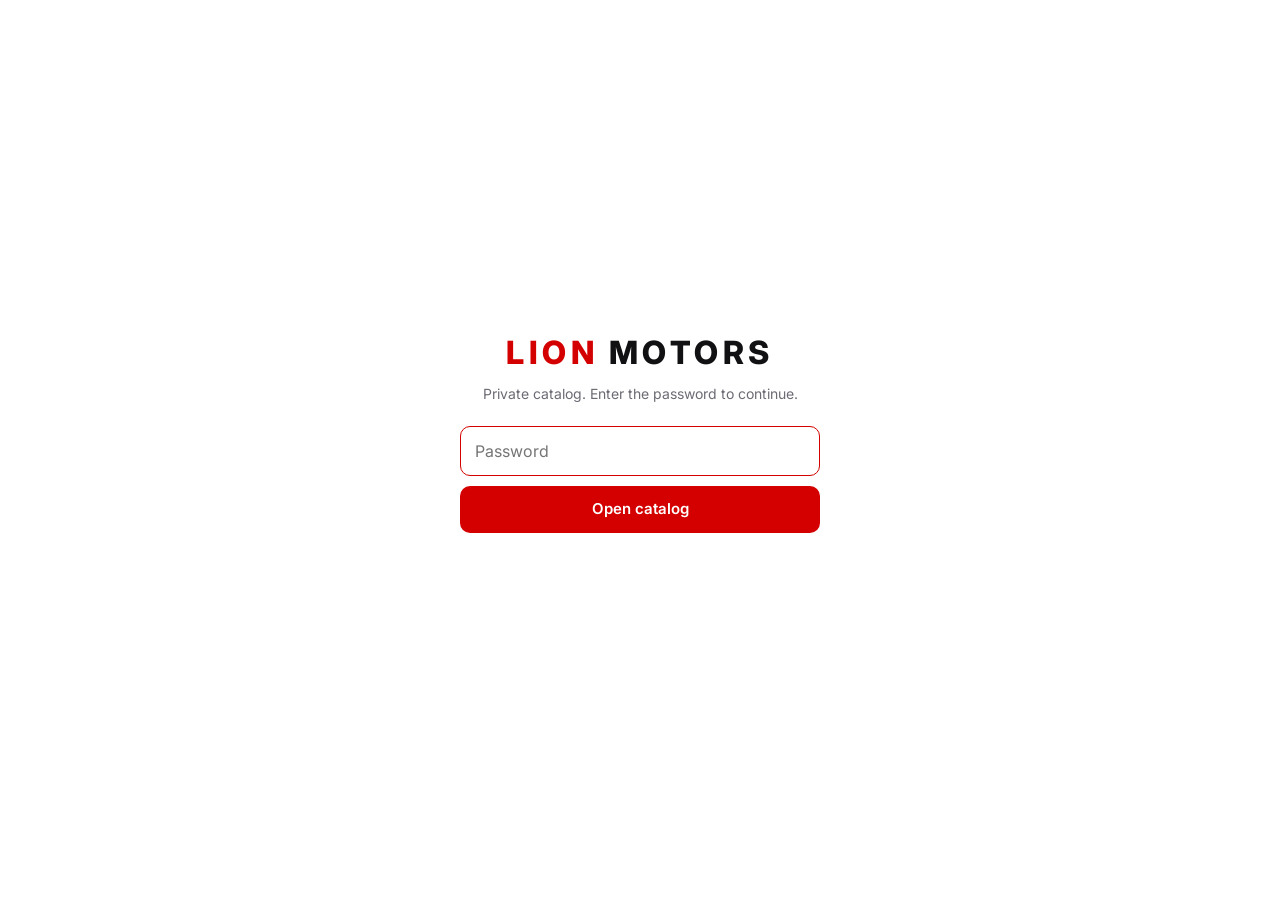
==== site/index.html @ 481923cf "Ask password every visit, Admin button, fresh data loading" ====
<!doctype html>
<html lang="en">
<head>
<meta charset="utf-8">
<meta name="viewport" content="width=device-width, initial-scale=1">
<meta name="robots" content="noindex, nofollow">
<meta name="referrer" content="no-referrer">
<title>Lion Motors</title>
<link rel="preconnect" href="https://fonts.googleapis.com">
<link href="https://fonts.googleapis.com/css2?family=Inter:wght@400;500;600;800&family=Playfair+Display:wght@500;600&display=swap" rel="stylesheet">
<style>
  :root {
    --bg: #ffffff; --surface: #ffffff; --surface-2: #f3f3f5; --line: #e6e6ea;
    --text: #111114; --muted: #6b6b74; --accent: #d40000; --accent-soft: rgba(212,0,0,.07);
    --radius: 14px;
  }
  * { box-sizing: border-box; }
  html, body { margin: 0; background: var(--bg); color: var(--text);
    font: 15px/1.5 Inter, system-ui, -apple-system, sans-serif; -webkit-font-smoothing: antialiased; }
  a { color: inherit; }
  .wrap { max-width: 1240px; margin: 0 auto; padding: 0 16px; }

  header { border-bottom: 1px solid var(--line); }
  header .wrap { display: flex; align-items: baseline; justify-content: space-between; gap: 16px; padding-top: 28px; padding-bottom: 22px; flex-wrap: wrap; }
  h1 { font: 600 30px/1.1 "Playfair Display", serif; margin: 0; letter-spacing: .3px; }
  .logo { font: 800 26px/1 Inter, system-ui, sans-serif; letter-spacing: .14em; margin: 0; color: #111114; }
  .logo span { color: var(--accent); }
  .meta { color: var(--muted); font-size: 13px; }

  .toolbar { display: flex; gap: 10px; flex-wrap: wrap; align-items: center; padding: 20px 0 8px; }
  .chips { display: flex; gap: 8px; flex-wrap: wrap; flex: 1 1 520px; min-width: 0; }
  @media (max-width: 640px) {
    .chips { flex-wrap: nowrap; overflow-x: auto; margin: 0 -16px; padding: 0 16px 4px; scrollbar-width: none; }
    .chips::-webkit-scrollbar { display: none; }
    .logo { font-size: 22px; }
  }
  .chip { border: 1px solid var(--line); background: var(--surface); color: var(--text); border-radius: 999px;
    padding: 7px 14px; font: inherit; font-size: 13px; cursor: pointer; white-space: nowrap; }
  .chip:hover { border-color: #bdbdc4; }
  .chip.on { background: var(--accent); border-color: var(--accent); color: #fff; }
  .chip small { color: var(--muted); margin-left: 4px; }
  .chip.on small { color: rgba(255,255,255,.75); }
  select { background: var(--surface); color: var(--text); border: 1px solid var(--line); border-radius: 10px;
    padding: 8px 12px; font: inherit; font-size: 13px; }

  .grid { display: grid; grid-template-columns: repeat(auto-fill, minmax(290px, 1fr)); gap: 18px; padding: 14px 0 60px; }
  .card { background: var(--surface); border: 1px solid var(--line); border-radius: var(--radius); overflow: hidden;
    cursor: pointer; transition: transform .15s ease, border-color .15s ease; text-align: left; padding: 0; color: inherit; font: inherit; }
  .card:hover { transform: translateY(-3px); border-color: #d4d4da; box-shadow: 0 10px 28px rgba(0,0,0,.08); }
  .ph { aspect-ratio: 4/3; background: var(--surface-2); position: relative; overflow: hidden; }
  .ph img { width: 100%; height: 100%; object-fit: cover; display: block; }
  .badge { position: absolute; top: 10px; left: 10px; background: rgba(0,0,0,.65); backdrop-filter: blur(4px); color: #fff;
    padding: 3px 9px; border-radius: 999px; font-size: 12px; }
  .card .body { padding: 14px 16px 16px; }
  .card h3 { margin: 0; font-size: 17px; font-weight: 600; }
  .card .sub { color: var(--muted); font-size: 13px; margin-top: 2px; }
  .card .price { margin-top: 12px; font-size: 20px; font-weight: 600; }
  .card .price small { color: var(--muted); font-size: 12px; font-weight: 400; margin-left: 4px; }
  .empty { color: var(--muted); padding: 60px 0; text-align: center; grid-column: 1/-1; }

  /* Detail */
  .detail { position: fixed; inset: 0; background: var(--bg); overflow-y: auto; z-index: 10; display: none; }
  .detail.open { display: block; }
  .detail .top { position: sticky; top: 0; background: rgba(255,255,255,.92); backdrop-filter: blur(8px); border-bottom: 1px solid var(--line); z-index: 2; }
  .detail .top .wrap { display: flex; align-items: center; gap: 12px; padding-top: 12px; padding-bottom: 12px; }
  .back { background: none; border: 1px solid var(--line); color: var(--text); border-radius: 10px; padding: 7px 12px; font: inherit; font-size: 13px; cursor: pointer; }
  .dgrid { display: grid; grid-template-columns: minmax(0, 1.6fr) minmax(0, 1fr); gap: 28px; padding: 24px 0 60px; }
  @media (max-width: 900px) { .dgrid { grid-template-columns: 1fr; } }
  .stage { position: relative; aspect-ratio: 4/3; background: var(--surface-2); border-radius: var(--radius); overflow: hidden; }
  .stage img { width: 100%; height: 100%; object-fit: contain; display: block; background: var(--surface-2); }
  .nav { position: absolute; top: 50%; transform: translateY(-50%); width: 42px; height: 42px; border-radius: 50%;
    border: 0; background: rgba(0,0,0,.55); color: #fff; font-size: 20px; cursor: pointer; }
  .nav.prev { left: 10px; } .nav.next { right: 10px; }
  .count { position: absolute; bottom: 10px; right: 12px; background: rgba(0,0,0,.6); color: #fff; padding: 2px 9px; border-radius: 999px; font-size: 12px; }
  .thumbs { display: flex; gap: 8px; overflow-x: auto; padding: 10px 0 4px; scrollbar-width: thin; }
  .thumbs img { width: 92px; height: 69px; object-fit: cover; border-radius: 8px; cursor: pointer; opacity: .55; border: 2px solid transparent; flex: none; }
  .thumbs img.on { opacity: 1; border-color: var(--accent); }
  .info h2 { font: 600 30px/1.15 "Playfair Display", serif; margin: 0; }
  .info .sub { color: var(--muted); margin-top: 6px; }
  .info .price { font-size: 30px; font-weight: 600; margin: 18px 0 2px; }
  .info .price-note { color: var(--muted); font-size: 13px; }
  table { width: 100%; border-collapse: collapse; margin-top: 22px; font-size: 14px; }
  td { padding: 9px 0; border-bottom: 1px solid var(--line); vertical-align: top; }
  td:first-child { color: var(--muted); width: 45%; }
  .src { display: inline-block; margin-top: 14px; padding: 8px 14px; border: 1px solid var(--accent); border-radius: 10px;
    color: var(--accent); text-decoration: none; font-size: 13px; font-weight: 500; }
  .src:hover { background: var(--accent-soft); }
  .feat { display: flex; flex-wrap: wrap; gap: 6px; margin-top: 20px; }
  .feat span { background: var(--accent-soft); color: #b00000; border-radius: 999px; padding: 4px 10px; font-size: 12px; }
  footer { color: var(--muted); font-size: 12px; border-top: 1px solid var(--line); padding: 18px 0 30px; }
  footer .wrap { display: flex; justify-content: space-between; gap: 12px; flex-wrap: wrap; }
  .linkbtn { background: none; border: 0; padding: 0; color: var(--muted); font: inherit; text-decoration: underline; cursor: pointer; }

  /* Password screen */
  body.locked > header, body.locked > main, body.locked > footer { display: none; }
  .lock { display: none; min-height: 100vh; align-items: center; justify-content: center; padding: 24px 16px; }
  body.locked .lock { display: flex; }
  .lock form { width: 100%; max-width: 360px; text-align: center; }
  .lock .logo { font-size: 32px; margin-bottom: 14px; }
  .lock p { color: var(--muted); margin: 0 0 22px; font-size: 14px; }
  .lock input { width: 100%; background: var(--surface); border: 1px solid var(--line); color: var(--text); border-radius: 10px;
    padding: 12px 14px; font: inherit; font-size: 16px; outline: none; }
  .lock input:focus { border-color: var(--accent); }
  .lock button[type=submit] { width: 100%; margin-top: 10px; background: var(--accent); color: #fff; border: 0; border-radius: 10px;
    padding: 12px; font: inherit; font-weight: 600; cursor: pointer; }
  .lock button[disabled] { opacity: .6; cursor: wait; }
  .lock .err { color: #c00000; font-size: 13px; min-height: 20px; margin-top: 10px; }
</style>
</head>
<body class="locked">
<section class="lock" id="lock">
  <form id="lockForm" autocomplete="on">
    <h1 class="logo"><span>LION</span> MOTORS</h1>
    <p id="lockLabel">Private catalog. Enter the password to continue.</p>
    <input id="lockInput" type="password" name="password" autocomplete="current-password" placeholder="Password" required>
    <button type="submit" id="lockBtn">Open catalog</button>
    <div class="err" id="lockErr" role="alert"></div>
  </form>
</section>

<header>
  <div class="wrap">
    <h1 class="logo"><span>LION</span> MOTORS</h1>
    <div class="meta" id="meta"></div>
  </div>
</header>

<main class="wrap">
  <div class="toolbar">
    <div class="chips" id="chips"></div>
    <select id="sort" aria-label="Sort">
      <option value="new">Newest first</option>
      <option value="price-asc">Price: low to high</option>
      <option value="price-desc">Price: high to low</option>
      <option value="km">Lowest mileage</option>
    </select>
  </div>
  <div class="grid" id="grid"></div>
</main>

<footer><div class="wrap"><span>Prices are in Japanese yen as listed in Japan. Availability changes daily.</span><span><button class="linkbtn" id="adminBtn">Admin</button> · <button class="linkbtn" id="logout">Log out</button></span></div></footer>

<section class="detail" id="detail" aria-hidden="true">
  <div class="top"><div class="wrap"><button class="back" id="back">← All cars</button></div></div>
  <div class="wrap dgrid" id="dbody"></div>
</section>

<script>
// ---- Password gate: data.js holds AES-GCM blobs; keys come from PBKDF2-SHA256 (see scraper/seal.py).
// Passwords are remembered only for this tab session, so every new visit asks again.
const store = {
  get: (k) => { try { return sessionStorage.getItem(k); } catch (e) { return null; } },
  set: (k, v) => { try { sessionStorage.setItem(k, v); } catch (e) {} },
  del: (k) => { try { sessionStorage.removeItem(k); } catch (e) {} },
};
const unb64 = (s) => Uint8Array.from(atob(s), (c) => c.charCodeAt(0));

async function decrypt(blob, password) {
  const base = await crypto.subtle.importKey("raw", new TextEncoder().encode(password), "PBKDF2", false, ["deriveKey"]);
  const key = await crypto.subtle.deriveKey(
    { name: "PBKDF2", salt: unb64(blob.salt), iterations: blob.iter, hash: "SHA-256" },
    base, { name: "AES-GCM", length: 256 }, false, ["decrypt"]);
  const plain = await crypto.subtle.decrypt({ name: "AES-GCM", iv: unb64(blob.iv) }, key, unb64(blob.ct));
  return JSON.parse(new TextDecoder().decode(plain));
}

function askPassword(blob, label, button) {
  const form = document.getElementById("lockForm"), input = document.getElementById("lockInput");
  const btn = document.getElementById("lockBtn"), err = document.getElementById("lockErr");
  document.getElementById("lockLabel").textContent = label;
  btn.textContent = button;
  input.value = ""; err.textContent = "";
  document.body.classList.add("locked");
  input.focus();
  return new Promise((resolve) => {
    form.onsubmit = async (e) => {
      e.preventDefault();
      btn.disabled = true; err.textContent = "";
      try {
        const data = await decrypt(blob, input.value);
        resolve([data, input.value]);
      } catch (x) {
        err.textContent = "Wrong password.";
        input.select();
      } finally { btn.disabled = false; }
    };
  });
}

// Uses the password remembered in this browser if it still works, otherwise asks for it.
async function unlock(storeKey, blob, label, button) {
  const saved = store.get(storeKey);
  if (saved) {
    try { return await decrypt(blob, saved); } catch (e) { store.del(storeKey); }
  }
  const [data, pw] = await askPassword(blob, label, button);
  store.set(storeKey, pw);
  return data;
}

// data.js changes daily (and when passwords change): load it with a cache-busting query.
(() => {
  const el = document.createElement("script");
  el.src = "data.js?v=" + Math.floor(Date.now() / 60000);
  el.onload = el.onerror = boot;
  document.head.appendChild(el);
})();

async function boot() {
  if (!window.CATALOG_ENC) {
    document.getElementById("lockLabel").textContent = "Catalog is temporarily unavailable.";
    document.getElementById("lockForm").querySelectorAll("input,button").forEach((el) => (el.hidden = true));
    return;
  }
  const data = await unlock("catalog_pw", window.CATALOG_ENC, "Private catalog. Enter the password to continue.", "Open catalog");

  // Admin mode (links to the source listing): open once with ?admin, turn off with ?admin=0.
  const q = new URLSearchParams(location.search);
  if (q.get("admin") === "0") store.del("admin_pw");
  let sources = {};
  if (window.ADMIN_ENC && ((q.has("admin") && q.get("admin") !== "0") || store.get("admin_pw"))) {
    sources = (await unlock("admin_pw", window.ADMIN_ENC, "Admin password", "Enable admin mode")).sources;
  }
  if (q.has("admin")) history.replaceState(null, "", location.pathname + location.hash);
  document.body.classList.remove("locked");
  startCatalog(data, sources);
}

function startCatalog(data, sources) {
  const cars = data.cars;
  const $ = (id) => document.getElementById(id);
  const yen = (n) => n == null ? "Price on request" : "¥" + n.toLocaleString("en-US");
  const kmf = (n) => n == null ? "—" : n.toLocaleString("en-US") + " km";
  const esc = (s) => String(s ?? "").replace(/[&<>"]/g, (c) => ({ "&": "&amp;", "<": "&lt;", ">": "&gt;", '"': "&quot;" }[c]));
  const title = (c) => `${c.make} ${c.model}${c.grade ? " " + c.grade : ""}`;
  const img = (src, fallback, alt, cls = "") =>
    `<img src="${esc(src)}" ${fallback ? `onerror="this.onerror=null;this.src='${esc(fallback)}'"` : ""} alt="${esc(alt)}" loading="lazy" referrerpolicy="no-referrer" ${cls}>`;

  let model = "All";
  const updated = data.updated ? new Date(data.updated).toLocaleDateString("en-US", { month: "short", day: "numeric", year: "numeric" }) : "";
  $("meta").textContent = `Ferrari · ${cars.length} cars · 2024+ · under 50,000 km${updated ? " · updated " + updated : ""}`;

  function renderChips() {
    const counts = {};
    cars.forEach((c) => (counts[c.model] = (counts[c.model] || 0) + 1));
    const models = Object.keys(counts).sort();
    $("chips").innerHTML = ["All", ...models].map((m) =>
      `<button class="chip${m === model ? " on" : ""}" data-m="${esc(m)}">${esc(m)}<small>${m === "All" ? cars.length : counts[m]}</small></button>`).join("");
  }

  function renderGrid() {
    const sort = $("sort").value;
    const list = cars.filter((c) => model === "All" || c.model === model).slice();
    const P = (c) => c.price_jpy ?? Infinity;
    if (sort === "price-asc") list.sort((a, b) => P(a) - P(b));
    if (sort === "price-desc") list.sort((a, b) => (b.price_jpy ?? -1) - (a.price_jpy ?? -1));
    if (sort === "km") list.sort((a, b) => (a.mileage_km ?? 1e9) - (b.mileage_km ?? 1e9));
    if (sort === "new") list.sort((a, b) => b.year - a.year || (a.mileage_km ?? 0) - (b.mileage_km ?? 0));
    $("grid").innerHTML = list.length ? list.map((c) => `
      <button class="card" data-id="${esc(c.id)}">
        <div class="ph">${c.thumbs[0] ? img(c.thumbs[0], null, title(c)) : ""}<span class="badge">${esc(c.year)}</span></div>
        <div class="body">
          <h3>${esc(title(c))}</h3>
          <div class="sub">${kmf(c.mileage_km)}${c.color ? " · " + esc(c.color) : ""}</div>
          <div class="price">${yen(c.price_jpy)}</div>
        </div>
      </button>`).join("") : `<div class="empty">No cars match right now.</div>`;
  }

  function openCar(id) {
    const c = cars.find((x) => x.id === id);
    if (!c) return closeCar();
    let i = 0;
    const rows = [
      ["Year", c.year], ["Mileage", kmf(c.mileage_km)], ["Exterior colour", c.color],
      ["Body", c.body], ["Engine", c.engine_cc ? (c.engine_cc / 1000).toFixed(1) + " L" : ""],
      ["Fuel", c.fuel], ["Transmission", c.transmission], ["Drive", c.drive], ["Steering", c.steering],
      ["Accident history", c.accident_history], ["Import", c.import],
      ["Japanese inspection valid until", c.inspection_until], ["Warranty until", c.warranty_until],
      ["Location", c.location ? c.location + ", Japan" : ""],
    ].filter(([, v]) => v !== "" && v != null && v !== "-" && v !== "−");
    $("dbody").innerHTML = `
      <div>
        <div class="stage" id="stage"></div>
        <div class="thumbs" id="thumbs">${c.thumbs.map((t, k) => img(t, null, "", `data-k="${k}"`)).join("")}</div>
      </div>
      <div class="info">
        <h2>${esc(title(c))}</h2>
        <div class="sub">${esc(c.year)} · ${kmf(c.mileage_km)}</div>
        <div class="price">${yen(c.price_jpy)}</div>
        <div class="price-note">Vehicle price in Japan</div>
        ${sources[c.id] ? `<a class="src" href="${esc(sources[c.id])}" target="_blank" rel="noopener noreferrer">Открыть на Goo-net ↗</a>` : ""}
        ${c.features.length ? `<div class="feat">${c.features.map((f) => `<span>${esc(f)}</span>`).join("")}</div>` : ""}
        <table>${rows.map(([k, v]) => `<tr><td>${esc(k)}</td><td>${esc(v)}</td></tr>`).join("")}</table>
      </div>`;
    const show = (k) => {
      if (!c.photos.length) return;
      i = (k + c.photos.length) % c.photos.length;
      $("stage").innerHTML = img(c.photos[i], c.thumbs[i], title(c)) +
        (c.photos.length > 1 ? `<button class="nav prev" aria-label="Previous">‹</button><button class="nav next" aria-label="Next">›</button>` : "") +
        `<span class="count">${i + 1} / ${c.photos.length}</span>`;
      $("stage").querySelector(".prev")?.addEventListener("click", () => show(i - 1));
      $("stage").querySelector(".next")?.addEventListener("click", () => show(i + 1));
      document.querySelectorAll("#thumbs img").forEach((t) => t.classList.toggle("on", +t.dataset.k === i));
      document.querySelector(`#thumbs img[data-k="${i}"]`)?.scrollIntoView({ block: "nearest", inline: "nearest" });
    };
    $("thumbs").addEventListener("click", (e) => e.target.dataset.k && show(+e.target.dataset.k));
    show(0);
    $("detail").onkeydown = null;
    document.onkeydown = (e) => {
      if (!$("detail").classList.contains("open")) return;
      if (e.key === "ArrowLeft") show(i - 1);
      if (e.key === "ArrowRight") show(i + 1);
      if (e.key === "Escape") location.hash = "";
    };
    $("detail").classList.add("open");
    $("detail").setAttribute("aria-hidden", "false");
    $("detail").scrollTop = 0;
    document.body.style.overflow = "hidden";
  }

  function closeCar() {
    $("detail").classList.remove("open");
    $("detail").setAttribute("aria-hidden", "true");
    document.body.style.overflow = "";
  }

  function route() {
    const m = location.hash.match(/^#car-(.+)$/);
    m ? openCar(m[1]) : closeCar();
  }

  $("chips").addEventListener("click", (e) => {
    const b = e.target.closest(".chip"); if (!b) return;
    model = b.dataset.m; renderChips(); renderGrid();
  });
  $("sort").addEventListener("change", renderGrid);
  $("grid").addEventListener("click", (e) => {
    const b = e.target.closest(".card"); if (b) location.hash = "car-" + b.dataset.id;
  });
  $("back").addEventListener("click", () => (location.hash = ""));
  window.addEventListener("hashchange", route);

  if (Object.keys(sources).length) $("adminBtn").textContent = "Admin ✓";
  $("adminBtn").addEventListener("click", () => {
    if (Object.keys(sources).length) return;
    location.href = location.pathname + "?admin" + location.hash;
  });
  $("logout").addEventListener("click", () => {
    store.del("catalog_pw"); store.del("admin_pw");
    location.hash = ""; location.reload();
  });

  renderChips(); renderGrid(); route();
}
</script>
</body>
</html>
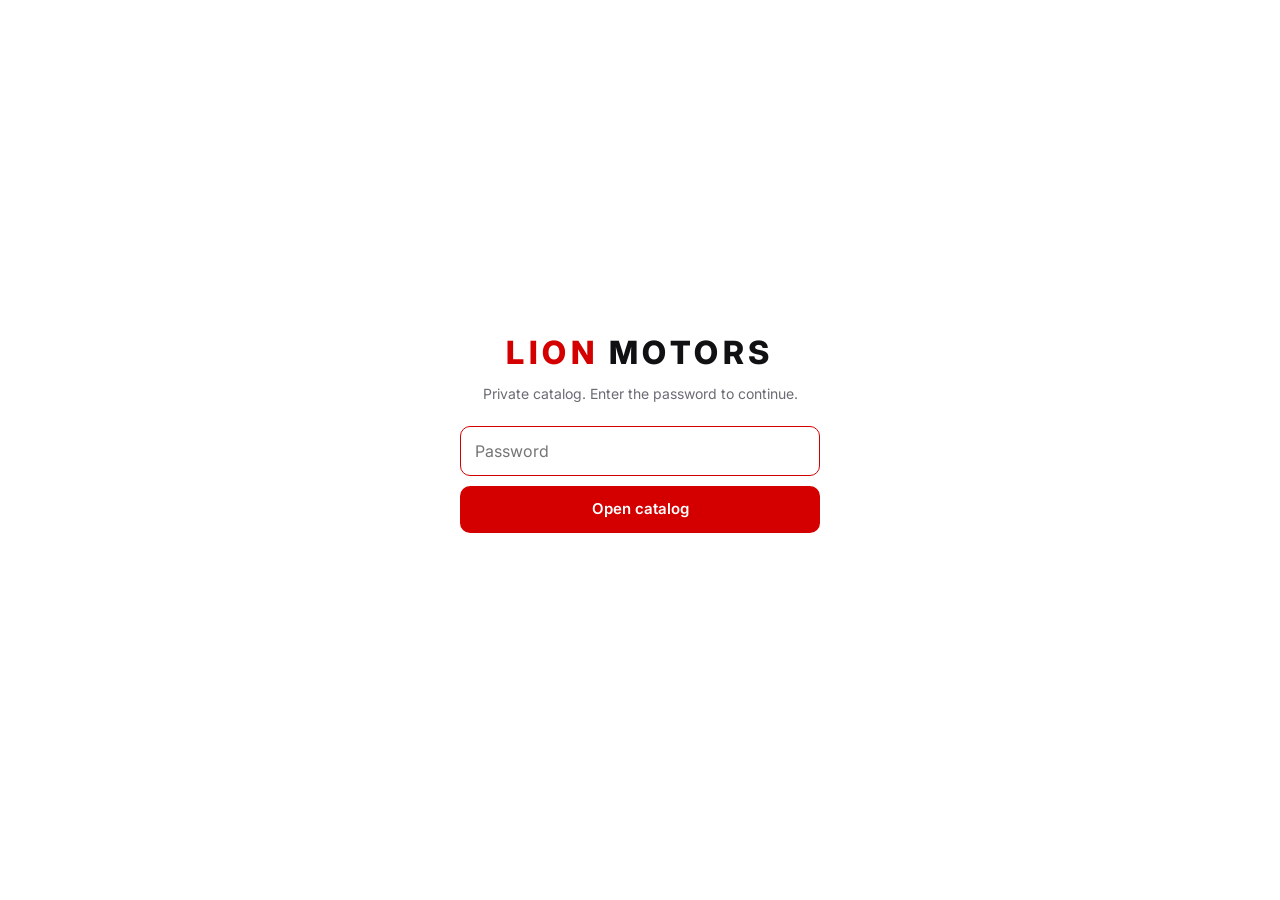
==== commit 78875679: "Show total price (incl. tax and fees)" ====
--- a/site/index.html
+++ b/site/index.html
@@ -138,7 +138,7 @@
   <div class="grid" id="grid"></div>
 </main>
 
-<footer><div class="wrap"><span>Prices are in Japanese yen as listed in Japan. Availability changes daily.</span><span><button class="linkbtn" id="adminBtn">Admin</button> · <button class="linkbtn" id="logout">Log out</button></span></div></footer>
+<footer><div class="wrap"><span>Prices are total prices in Japanese yen (incl. tax and fees) as listed in Japan. Availability changes daily.</span><span><button class="linkbtn" id="adminBtn">Admin</button> · <button class="linkbtn" id="logout">Log out</button></span></div></footer>
 
 <section class="detail" id="detail" aria-hidden="true">
   <div class="top"><div class="wrap"><button class="back" id="back">← All cars</button></div></div>
@@ -232,6 +232,8 @@
   const yen = (n) => n == null ? "Price on request" : "¥" + n.toLocaleString("en-US");
   const kmf = (n) => n == null ? "—" : n.toLocaleString("en-US") + " km";
   const esc = (s) => String(s ?? "").replace(/[&<>"]/g, (c) => ({ "&": "&amp;", "<": "&lt;", ">": "&gt;", '"': "&quot;" }[c]));
+  // Total payment in Japan (支払総額): vehicle price + taxes + registration/dealer fees.
+  const total = (c) => c.price_total_jpy ?? c.price_jpy;
   const title = (c) => `${c.make} ${c.model}${c.grade ? " " + c.grade : ""}`;
   const img = (src, fallback, alt, cls = "") =>
     `<img src="${esc(src)}" ${fallback ? `onerror="this.onerror=null;this.src='${esc(fallback)}'"` : ""} alt="${esc(alt)}" loading="lazy" referrerpolicy="no-referrer" ${cls}>`;
@@ -251,9 +253,9 @@
   function renderGrid() {
     const sort = $("sort").value;
     const list = cars.filter((c) => model === "All" || c.model === model).slice();
-    const P = (c) => c.price_jpy ?? Infinity;
+    const P = (c) => total(c) ?? Infinity;
     if (sort === "price-asc") list.sort((a, b) => P(a) - P(b));
-    if (sort === "price-desc") list.sort((a, b) => (b.price_jpy ?? -1) - (a.price_jpy ?? -1));
+    if (sort === "price-desc") list.sort((a, b) => (total(b) ?? -1) - (total(a) ?? -1));
     if (sort === "km") list.sort((a, b) => (a.mileage_km ?? 1e9) - (b.mileage_km ?? 1e9));
     if (sort === "new") list.sort((a, b) => b.year - a.year || (a.mileage_km ?? 0) - (b.mileage_km ?? 0));
     $("grid").innerHTML = list.length ? list.map((c) => `
@@ -262,7 +264,7 @@
         <div class="body">
           <h3>${esc(title(c))}</h3>
           <div class="sub">${kmf(c.mileage_km)}${c.color ? " · " + esc(c.color) : ""}</div>
-          <div class="price">${yen(c.price_jpy)}</div>
+          <div class="price">${yen(total(c))}</div>
         </div>
       </button>`).join("") : `<div class="empty">No cars match right now.</div>`;
   }
@@ -287,8 +289,8 @@
       <div class="info">
         <h2>${esc(title(c))}</h2>
         <div class="sub">${esc(c.year)} · ${kmf(c.mileage_km)}</div>
-        <div class="price">${yen(c.price_jpy)}</div>
-        <div class="price-note">Vehicle price in Japan</div>
+        <div class="price">${yen(total(c))}</div>
+        <div class="price-note">Total price in Japan, incl. tax and fees${c.price_total_jpy && c.price_jpy && c.price_total_jpy !== c.price_jpy ? ` · vehicle ${yen(c.price_jpy)} + fees ${yen(c.price_total_jpy - c.price_jpy)}` : ""}</div>
         ${sources[c.id] ? `<a class="src" href="${esc(sources[c.id])}" target="_blank" rel="noopener noreferrer">Открыть на Goo-net ↗</a>` : ""}
         ${c.features.length ? `<div class="feat">${c.features.map((f) => `<span>${esc(f)}</span>`).join("")}</div>` : ""}
         <table>${rows.map(([k, v]) => `<tr><td>${esc(k)}</td><td>${esc(v)}</td></tr>`).join("")}</table>
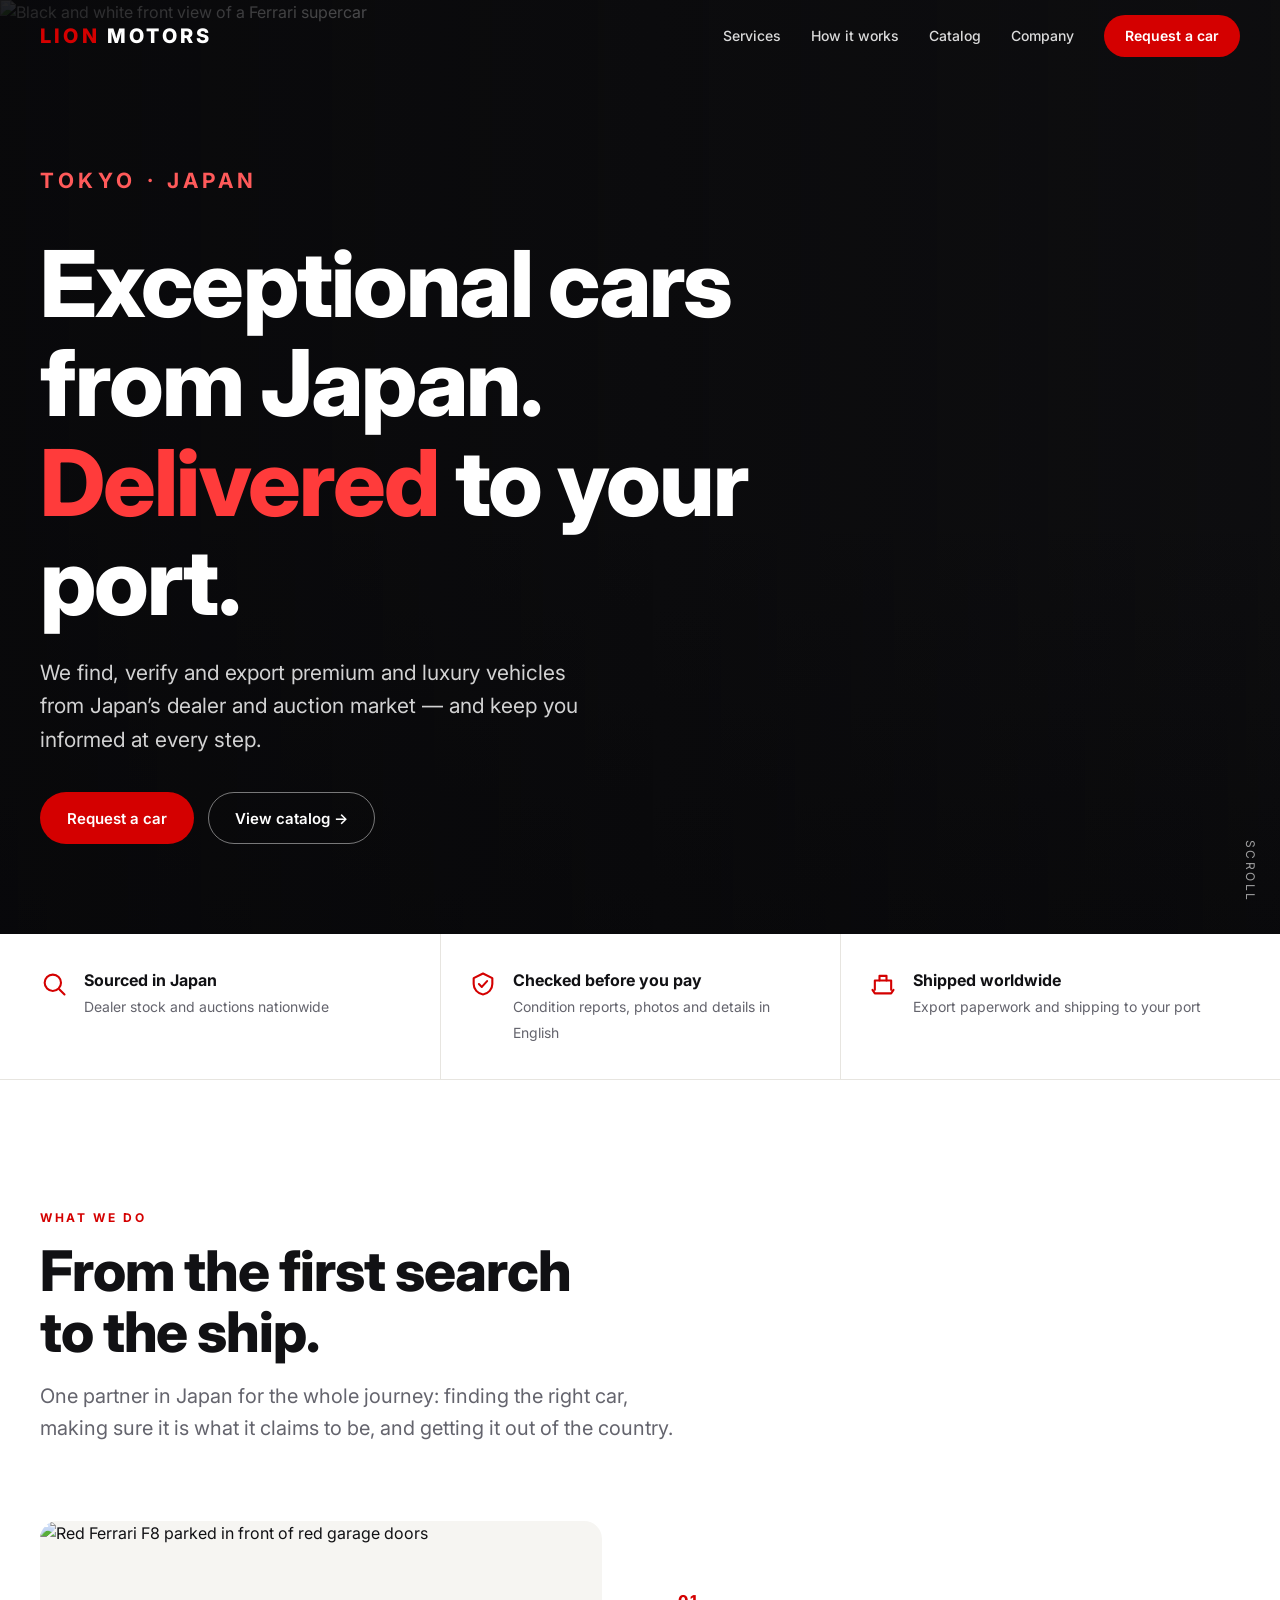
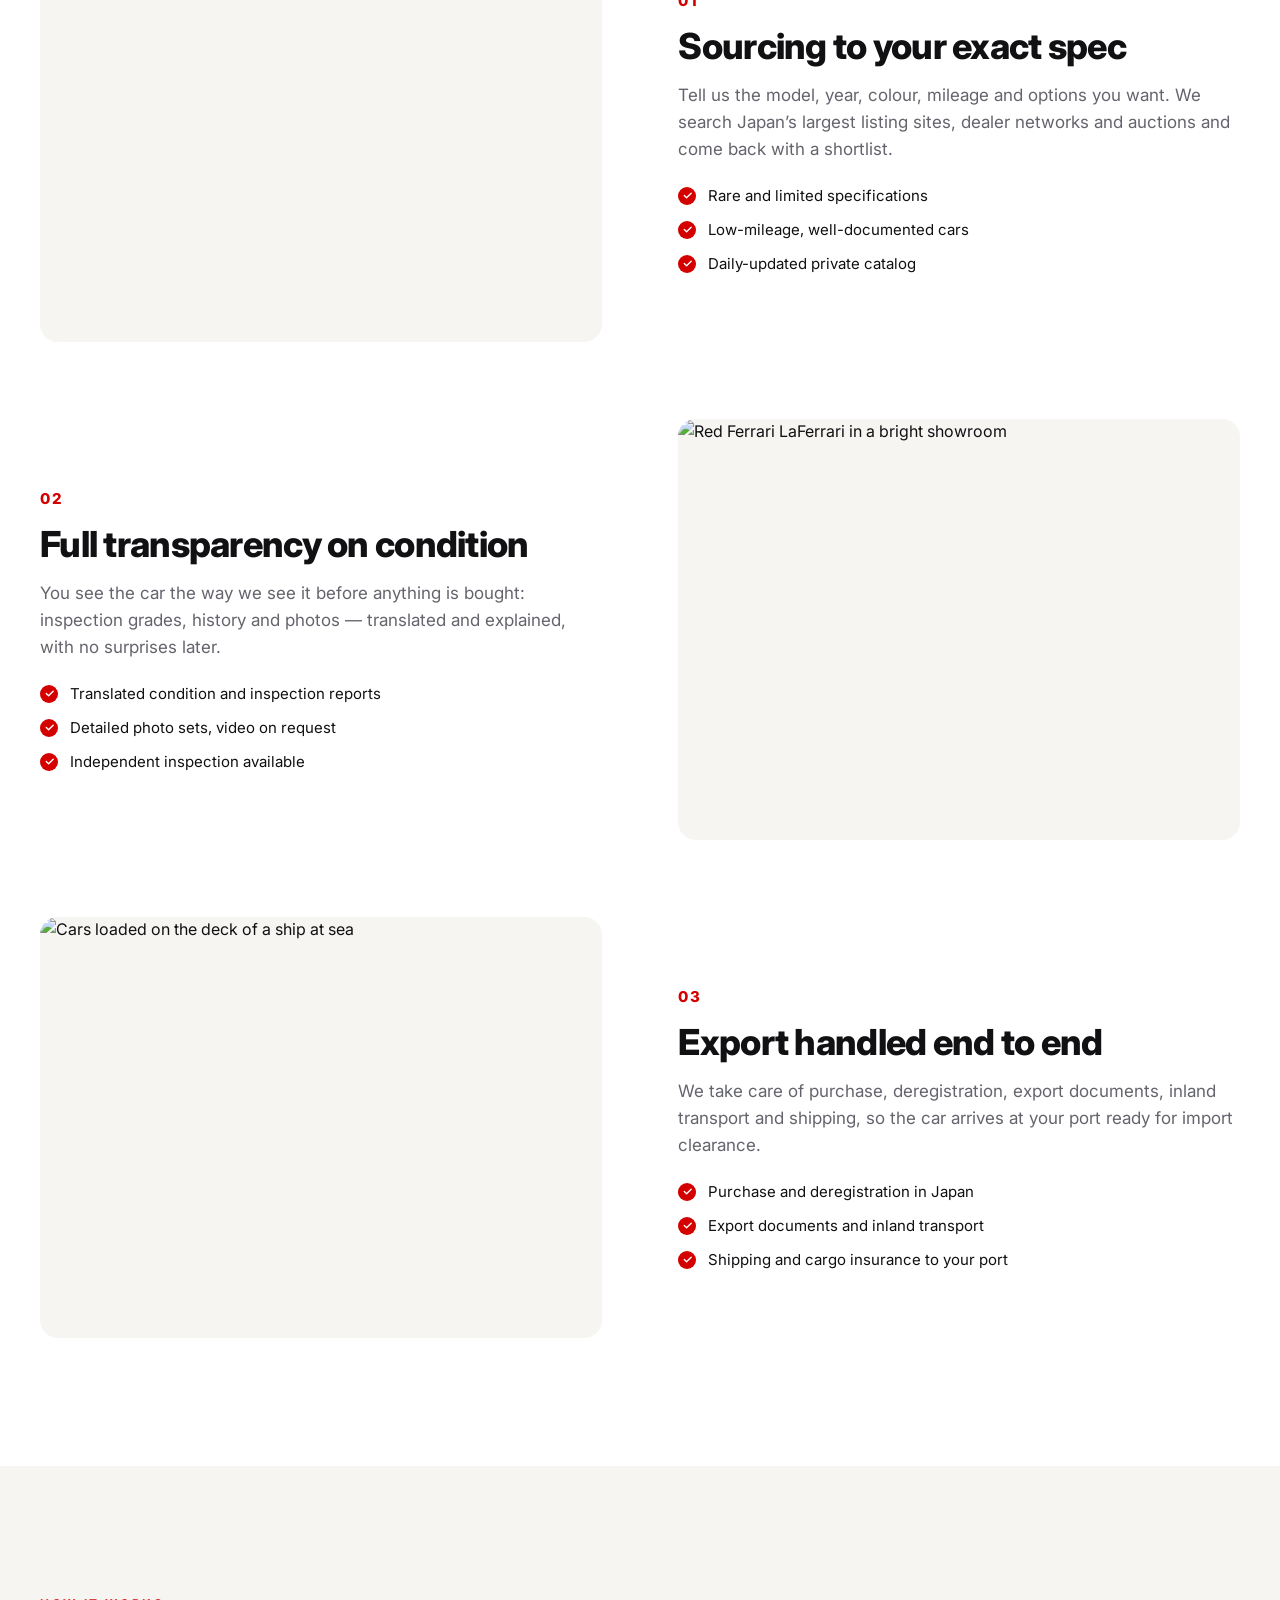
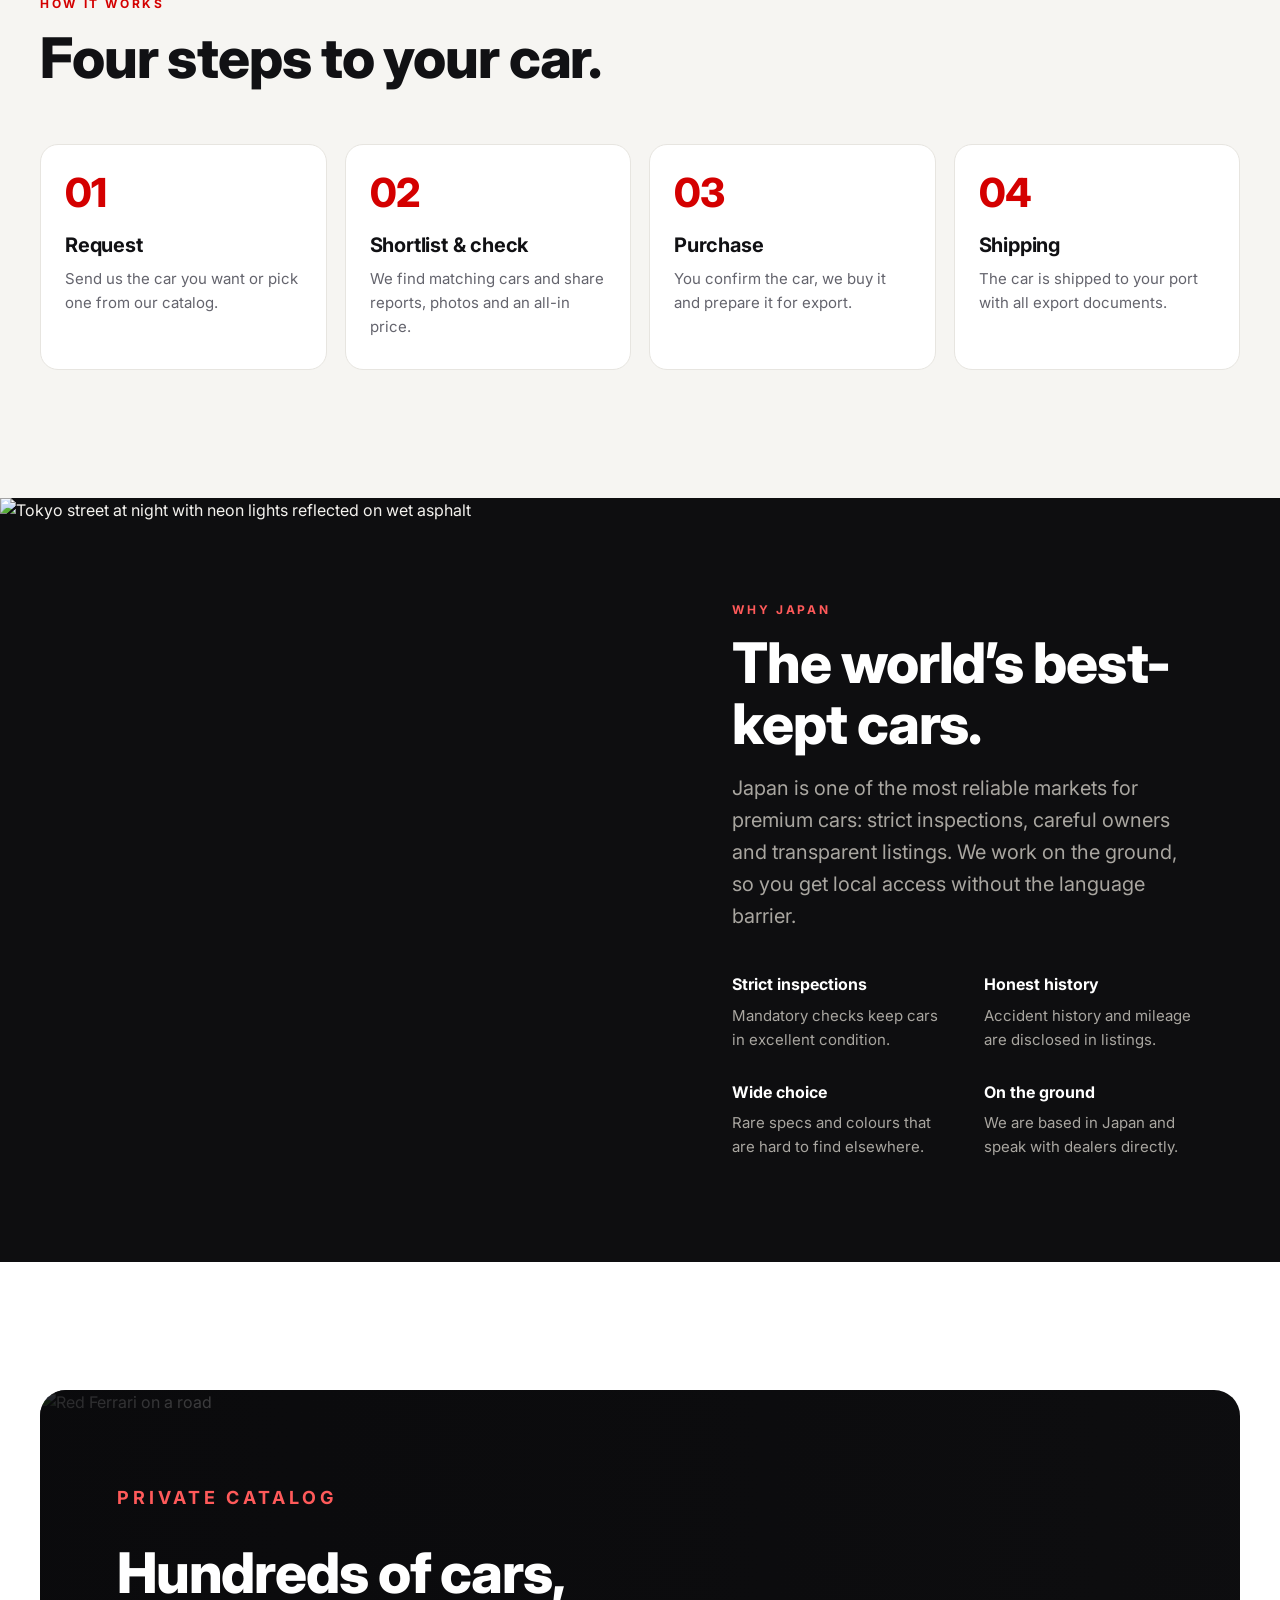
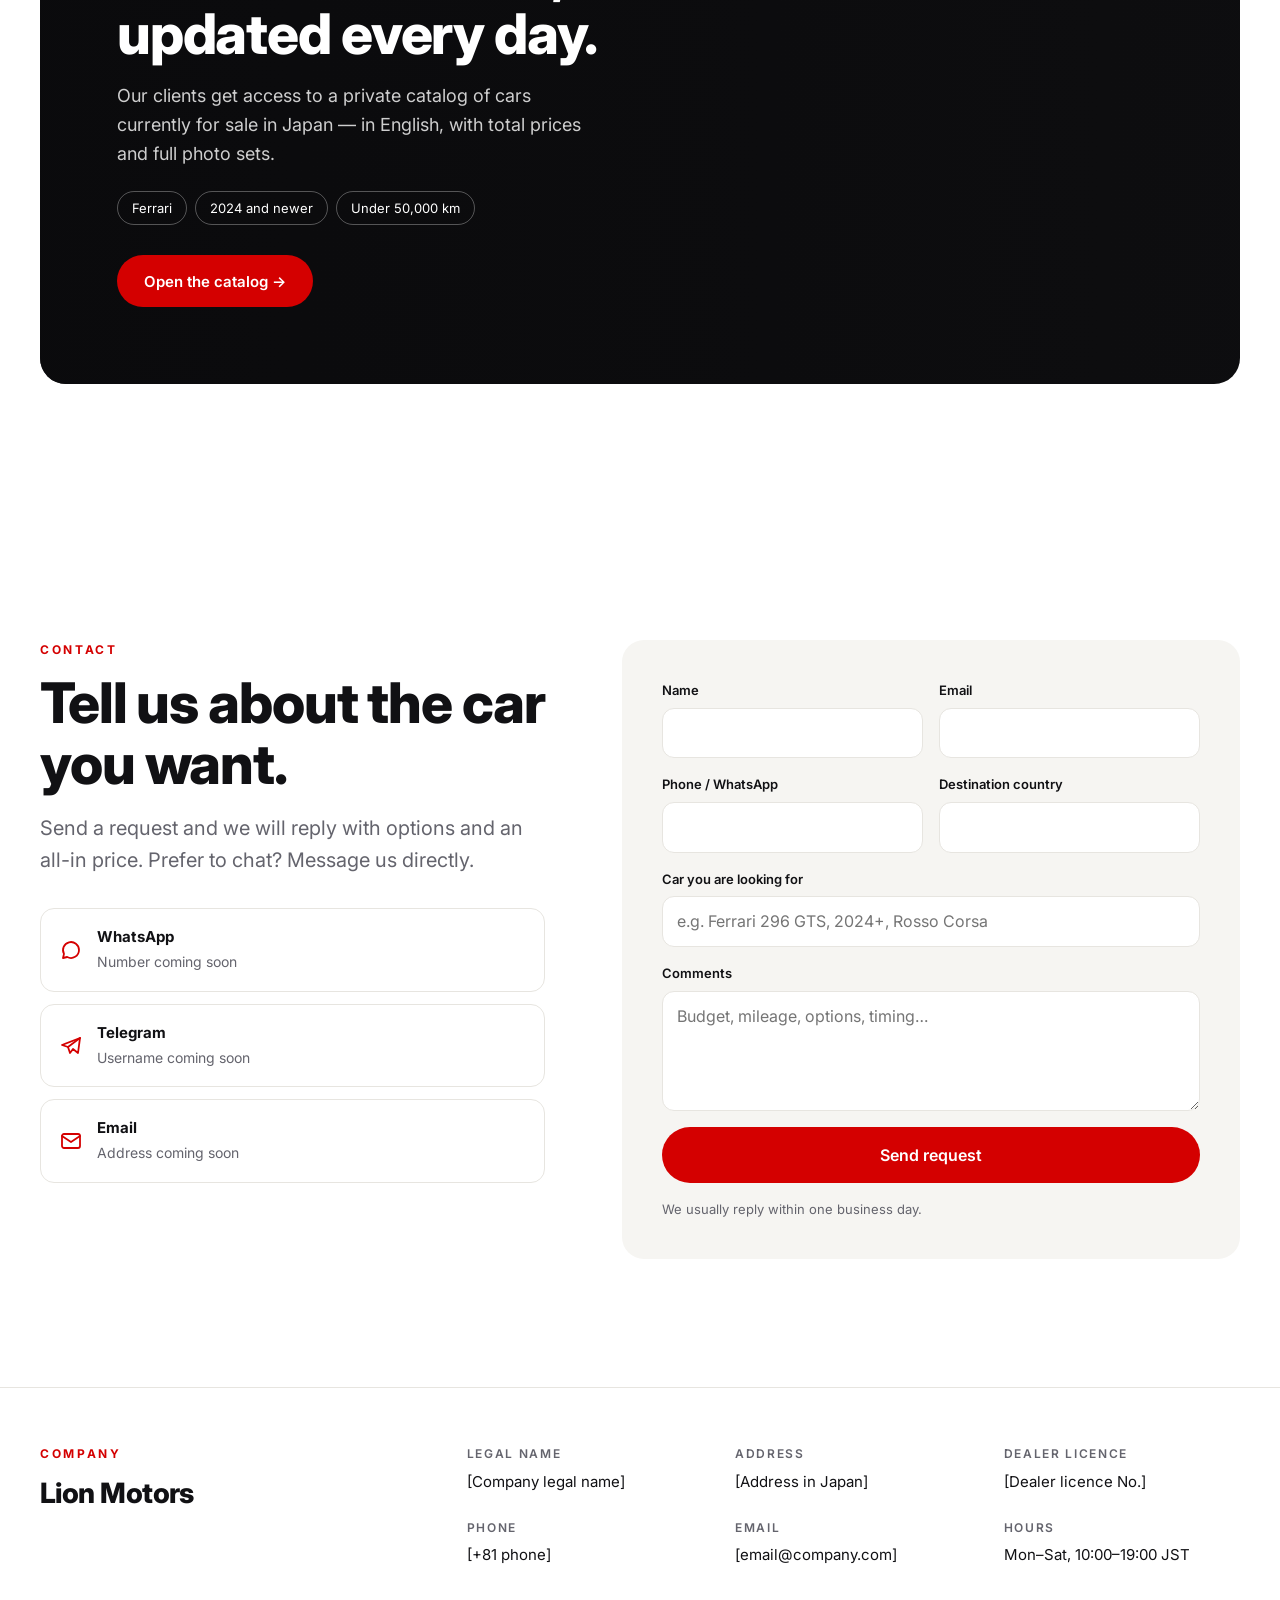
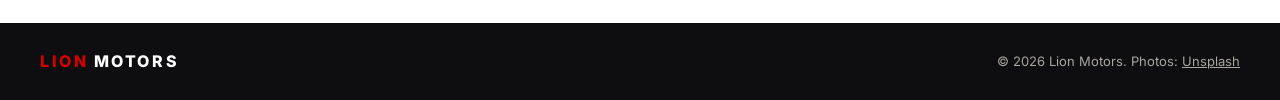
==== commit 69e4f4bf: "Add Lion Motors landing page; move catalog to /catalog/" ====
--- a/site/index.html
+++ b/site/index.html
@@ -2,359 +2,480 @@
 <html lang="en">
 <head>
 <meta charset="utf-8">
-<meta name="viewport" content="width=device-width, initial-scale=1">
-<meta name="robots" content="noindex, nofollow">
-<meta name="referrer" content="no-referrer">
-<title>Lion Motors</title>
+<meta name="viewport" content="width=device-width, initial-scale=1, viewport-fit=cover">
+<meta name="theme-color" content="#0e0e10">
+<title>Lion Motors — Premium cars from Japan</title>
+<meta name="description" content="Lion Motors sources, inspects and exports premium and luxury cars from Japan to buyers worldwide.">
 <link rel="preconnect" href="https://fonts.googleapis.com">
-<link href="https://fonts.googleapis.com/css2?family=Inter:wght@400;500;600;800&family=Playfair+Display:wght@500;600&display=swap" rel="stylesheet">
+<link rel="preconnect" href="https://images.unsplash.com">
+<link href="https://fonts.googleapis.com/css2?family=Inter:wght@400;500;600;700;800&display=swap" rel="stylesheet">
 <style>
   :root {
-    --bg: #ffffff; --surface: #ffffff; --surface-2: #f3f3f5; --line: #e6e6ea;
-    --text: #111114; --muted: #6b6b74; --accent: #d40000; --accent-soft: rgba(212,0,0,.07);
-    --radius: 14px;
+    --bg: #ffffff; --soft: #f6f5f2; --line: #e7e5e0; --ink: #111114; --muted: #64646d;
+    --dark: #0e0e10; --dark-2: #17171a; --on-dark: #f4f2ee; --on-dark-muted: #a9a6a0;
+    --accent: #d40000; --accent-hover: #b30000;
+    --radius: 18px; --max: 1240px;
   }
   * { box-sizing: border-box; }
-  html, body { margin: 0; background: var(--bg); color: var(--text);
-    font: 15px/1.5 Inter, system-ui, -apple-system, sans-serif; -webkit-font-smoothing: antialiased; }
+  html { scroll-behavior: smooth; scroll-padding-top: 72px; }
+  body { margin: 0; background: var(--bg); color: var(--ink);
+    font: 16px/1.6 Inter, system-ui, -apple-system, sans-serif; -webkit-font-smoothing: antialiased;
+    -webkit-tap-highlight-color: transparent; }
+  img { display: block; max-width: 100%; }
   a { color: inherit; }
-  .wrap { max-width: 1240px; margin: 0 auto; padding: 0 16px; }
-
-  header { border-bottom: 1px solid var(--line); }
-  header .wrap { display: flex; align-items: baseline; justify-content: space-between; gap: 16px; padding-top: 28px; padding-bottom: 22px; flex-wrap: wrap; }
-  h1 { font: 600 30px/1.1 "Playfair Display", serif; margin: 0; letter-spacing: .3px; }
-  .logo { font: 800 26px/1 Inter, system-ui, sans-serif; letter-spacing: .14em; margin: 0; color: #111114; }
+  .wrap { max-width: var(--max); margin: 0 auto; padding: 0 max(20px, env(safe-area-inset-left)) 0 max(20px, env(safe-area-inset-right)); }
+  .eyebrow { font-size: 12px; font-weight: 700; letter-spacing: .22em; text-transform: uppercase; color: var(--accent); margin: 0 0 14px; }
+  h1, h2, h3 { margin: 0; line-height: 1.08; letter-spacing: -.02em; }
+  h2 { font-size: clamp(32px, 4.4vw, 56px); font-weight: 800; }
+  .lead { font-size: clamp(17px, 1.6vw, 20px); color: var(--muted); max-width: 640px; margin: 18px 0 0; }
+  .btn { display: inline-flex; align-items: center; justify-content: center; gap: 10px; height: 52px; padding: 0 26px;
+    border-radius: 999px; font: 600 15px/1 Inter, sans-serif; text-decoration: none; cursor: pointer; border: 1px solid transparent;
+    transition: background .2s, color .2s, border-color .2s, transform .2s; }
+  .btn:active { transform: scale(.98); }
+  .btn-red { background: var(--accent); color: #fff; }
+  .btn-red:hover { background: var(--accent-hover); }
+  .btn-ghost { border-color: rgba(255,255,255,.45); color: #fff; }
+  .btn-ghost:hover { background: rgba(255,255,255,.1); border-color: #fff; }
+  .btn-line { border-color: var(--line); color: var(--ink); background: #fff; }
+  .btn-line:hover { border-color: var(--ink); }
+
+  /* ---------- Header ---------- */
+  .nav { position: fixed; inset: 0 0 auto; z-index: 20; transition: background .25s, border-color .25s, color .25s;
+    border-bottom: 1px solid transparent; color: #fff; padding-top: env(safe-area-inset-top); }
+  .nav .wrap { display: flex; align-items: center; justify-content: space-between; height: 72px; gap: 20px; }
+  .nav.solid { background: rgba(255,255,255,.92); -webkit-backdrop-filter: saturate(1.4) blur(14px); backdrop-filter: saturate(1.4) blur(14px);
+    border-color: var(--line); color: var(--ink); }
+  .logo { font: 800 20px/1 Inter, sans-serif; letter-spacing: .16em; text-decoration: none; white-space: nowrap; }
   .logo span { color: var(--accent); }
-  .meta { color: var(--muted); font-size: 13px; }
-
-  .toolbar { display: flex; gap: 10px; flex-wrap: wrap; align-items: center; padding: 20px 0 8px; }
-  .chips { display: flex; gap: 8px; flex-wrap: wrap; flex: 1 1 520px; min-width: 0; }
-  @media (max-width: 640px) {
-    .chips { flex-wrap: nowrap; overflow-x: auto; margin: 0 -16px; padding: 0 16px 4px; scrollbar-width: none; }
-    .chips::-webkit-scrollbar { display: none; }
-    .logo { font-size: 22px; }
+  .links { display: flex; align-items: center; gap: 30px; font-size: 14px; font-weight: 500; }
+  .links a { text-decoration: none; opacity: .85; }
+  .links a:hover { opacity: 1; }
+  .links .btn { height: 42px; padding: 0 20px; font-size: 14px; opacity: 1; }
+  .burger { display: none; width: 44px; height: 44px; border: 0; background: none; color: inherit; cursor: pointer; padding: 10px; }
+  .burger span { display: block; height: 2px; background: currentColor; margin: 5px 0; border-radius: 2px; transition: transform .25s, opacity .25s; }
+  .nav.open .burger span:nth-child(1) { transform: translateY(7px) rotate(45deg); }
+  .nav.open .burger span:nth-child(2) { opacity: 0; }
+  .nav.open .burger span:nth-child(3) { transform: translateY(-7px) rotate(-45deg); }
+
+  /* ---------- Hero ---------- */
+  .hero { position: relative; min-height: 100svh; display: flex; align-items: flex-end; color: #fff; background: var(--dark); overflow: hidden; }
+  .hero img { position: absolute; inset: 0; width: 100%; height: 100%; object-fit: cover; object-position: center 62%; opacity: .78; }
+  .hero::after { content: ""; position: absolute; inset: 0;
+    background: linear-gradient(90deg, rgba(8,8,10,.86) 0%, rgba(8,8,10,.55) 45%, rgba(8,8,10,.1) 100%),
+                linear-gradient(0deg, rgba(8,8,10,.75) 0%, rgba(8,8,10,0) 45%); }
+  .hero .wrap { position: relative; z-index: 1; width: 100%; padding-top: 140px; padding-bottom: clamp(56px, 10vh, 110px); }
+  .hero .eyebrow { color: #ff5a5a; }
+  .hero h1 { font-size: clamp(42px, 7.2vw, 104px); font-weight: 800; max-width: 900px; }
+  .hero h1 em { font-style: normal; color: #ff3b3b; }
+  .hero p { font-size: clamp(17px, 1.7vw, 21px); color: rgba(255,255,255,.82); max-width: 560px; margin: 24px 0 36px; }
+  .hero .ctas { display: flex; gap: 14px; flex-wrap: wrap; }
+  .scroll-hint { position: absolute; right: max(20px, env(safe-area-inset-right)); bottom: 32px; z-index: 1; font-size: 12px; letter-spacing: .2em;
+    text-transform: uppercase; color: rgba(255,255,255,.6); writing-mode: vertical-rl; }
+
+  /* ---------- Facts strip ---------- */
+  .facts { border-bottom: 1px solid var(--line); }
+  .facts .wrap { display: grid; grid-template-columns: repeat(3, 1fr); }
+  .fact { padding: 34px 28px 34px 0; display: flex; gap: 16px; align-items: flex-start; }
+  .fact + .fact { padding-left: 28px; border-left: 1px solid var(--line); }
+  .fact svg { flex: none; width: 28px; height: 28px; color: var(--accent); margin-top: 2px; }
+  .fact b { display: block; font-size: 16px; }
+  .fact span { color: var(--muted); font-size: 14px; }
+
+  /* ---------- Services ---------- */
+  section.block { padding: clamp(72px, 10vw, 128px) 0; }
+  .svc { display: grid; grid-template-columns: 1fr 1fr; gap: clamp(32px, 6vw, 88px); align-items: center; margin-top: clamp(48px, 6vw, 80px); }
+  .svc:nth-of-type(even) .svc-img { order: 2; }
+  .svc-img { border-radius: var(--radius); overflow: hidden; aspect-ratio: 4/3; background: var(--soft); }
+  .svc-img img { width: 100%; height: 100%; object-fit: cover; transition: transform 1.2s ease; }
+  .svc:hover .svc-img img { transform: scale(1.03); }
+  .svc-num { font: 800 15px/1 Inter, sans-serif; color: var(--accent); letter-spacing: .1em; }
+  .svc h3 { font-size: clamp(26px, 2.8vw, 38px); font-weight: 800; margin: 14px 0 16px; }
+  .svc p { color: var(--muted); font-size: 17px; margin: 0 0 20px; }
+  .svc ul { list-style: none; padding: 0; margin: 0; display: grid; gap: 10px; }
+  .svc li { display: flex; gap: 12px; font-size: 15px; }
+  .svc li::before { content: ""; flex: none; width: 18px; height: 18px; margin-top: 3px; border-radius: 50%;
+    background: var(--accent) url("data:image/svg+xml,%3Csvg xmlns='http://www.w3.org/2000/svg' viewBox='0 0 24 24' fill='none' stroke='white' stroke-width='3' stroke-linecap='round' stroke-linejoin='round'%3E%3Cpath d='M5 12l5 5L20 7'/%3E%3C/svg%3E") center / 11px no-repeat; }
+
+  /* ---------- Process ---------- */
+  .process { background: var(--soft); }
+  .steps { display: grid; grid-template-columns: repeat(4, 1fr); gap: 18px; margin-top: 56px; counter-reset: s; }
+  .step { background: #fff; border: 1px solid var(--line); border-radius: var(--radius); padding: 28px 24px 30px; position: relative; }
+  .step::before { counter-increment: s; content: "0" counter(s); display: block; font: 800 40px/1 Inter, sans-serif; color: var(--accent); margin-bottom: 22px; letter-spacing: -.02em; }
+  .step h3 { font-size: 20px; font-weight: 700; margin-bottom: 10px; letter-spacing: -.01em; }
+  .step p { margin: 0; color: var(--muted); font-size: 15px; }
+
+  /* ---------- Japan split ---------- */
+  .japan { background: var(--dark); color: var(--on-dark); display: grid; grid-template-columns: 1.05fr 1fr; min-height: 640px; }
+  .japan .pic { position: relative; min-height: 420px; }
+  .japan .pic img { position: absolute; inset: 0; width: 100%; height: 100%; object-fit: cover; }
+  .japan .txt { padding: clamp(56px, 8vw, 112px) clamp(24px, 6vw, 96px); display: flex; flex-direction: column; justify-content: center; }
+  .japan .eyebrow { color: #ff5a5a; }
+  .japan h2 { color: #fff; }
+  .japan .lead { color: var(--on-dark-muted); }
+  .japan dl { display: grid; grid-template-columns: 1fr 1fr; gap: 28px 32px; margin: 40px 0 0; }
+  .japan dt { font-weight: 700; color: #fff; }
+  .japan dd { margin: 6px 0 0; color: var(--on-dark-muted); font-size: 15px; }
+
+  /* ---------- Catalog band ---------- */
+  .band { position: relative; overflow: hidden; border-radius: 26px; color: #fff; background: var(--dark); min-height: 460px; display: flex; align-items: center; }
+  .band img { position: absolute; inset: 0; width: 100%; height: 100%; object-fit: cover; object-position: center 60%; }
+  .band::after { content: ""; position: absolute; inset: 0; background: linear-gradient(90deg, rgba(10,10,12,.88) 0%, rgba(10,10,12,.55) 55%, rgba(10,10,12,.15) 100%); }
+  .band .in { position: relative; z-index: 1; padding: clamp(36px, 6vw, 80px); max-width: 640px; }
+  .band .eyebrow { color: #ff5a5a; }
+  .band h2 { color: #fff; }
+  .band p { color: rgba(255,255,255,.8); font-size: 18px; margin: 18px 0 30px; }
+  .band .tags { display: flex; flex-wrap: wrap; gap: 8px; margin: -8px 0 30px; }
+  .band .tags span { border: 1px solid rgba(255,255,255,.3); border-radius: 999px; padding: 6px 14px; font-size: 13px; }
+
+  /* ---------- Contact ---------- */
+  .contact .grid2 { display: grid; grid-template-columns: .9fr 1.1fr; gap: clamp(36px, 6vw, 88px); align-items: start; }
+  .channels { display: grid; gap: 12px; margin-top: 32px; }
+  .channel { display: flex; align-items: center; gap: 14px; padding: 16px 18px; border: 1px solid var(--line); border-radius: 14px; text-decoration: none; transition: border-color .2s; }
+  .channel:hover { border-color: var(--ink); }
+  .channel svg { width: 24px; height: 24px; flex: none; color: var(--accent); }
+  .channel b { display: block; font-size: 15px; }
+  .channel span { color: var(--muted); font-size: 14px; }
+  form { background: var(--soft); border-radius: 22px; padding: clamp(24px, 4vw, 40px); display: grid; grid-template-columns: 1fr 1fr; gap: 16px; }
+  .field { display: grid; gap: 7px; }
+  .field.full { grid-column: 1 / -1; }
+  label { font-size: 13px; font-weight: 600; }
+  input, textarea, select { width: 100%; font: 16px/1.4 Inter, sans-serif; color: var(--ink); background: #fff; border: 1px solid var(--line);
+    border-radius: 12px; padding: 13px 14px; outline: none; transition: border-color .2s, box-shadow .2s; }
+  input:focus, textarea:focus, select:focus { border-color: var(--accent); box-shadow: 0 0 0 3px rgba(212,0,0,.12); }
+  textarea { min-height: 120px; resize: vertical; }
+  form .btn { grid-column: 1 / -1; height: 56px; font-size: 16px; border: 0; }
+  .note { grid-column: 1 / -1; font-size: 13px; color: var(--muted); margin: 0; }
+
+  /* ---------- Company + footer ---------- */
+  .company { border-top: 1px solid var(--line); }
+  .company .wrap { display: grid; grid-template-columns: 1fr 2fr; gap: 40px; padding-top: 56px; padding-bottom: 56px; }
+  .company dl { display: grid; grid-template-columns: repeat(3, 1fr); gap: 24px 32px; margin: 0; }
+  .company dt { font-size: 12px; letter-spacing: .14em; text-transform: uppercase; color: var(--muted); font-weight: 600; }
+  .company dd { margin: 6px 0 0; font-size: 15px; }
+  footer { background: var(--dark); color: var(--on-dark-muted); font-size: 13px; }
+  footer .wrap { display: flex; justify-content: space-between; align-items: center; gap: 16px; flex-wrap: wrap;
+    padding-top: 28px; padding-bottom: calc(28px + env(safe-area-inset-bottom)); }
+  footer .logo { color: #fff; font-size: 16px; }
+  footer a { color: var(--on-dark-muted); }
+
+  /* ---------- Reveal on scroll ---------- */
+  .rv { opacity: 0; transform: translateY(24px); transition: opacity .8s ease, transform .8s ease; }
+  .rv.in { opacity: 1; transform: none; }
+  @media (prefers-reduced-motion: reduce) { .rv { opacity: 1; transform: none; transition: none; } html { scroll-behavior: auto; } }
+
+  /* ---------- Tablet ---------- */
+  @media (max-width: 980px) {
+    .steps { grid-template-columns: 1fr 1fr; }
+    .japan { grid-template-columns: 1fr; }
+    .japan .pic { min-height: 360px; }
+    .company .wrap { grid-template-columns: 1fr; }
   }
-  .chip { border: 1px solid var(--line); background: var(--surface); color: var(--text); border-radius: 999px;
-    padding: 7px 14px; font: inherit; font-size: 13px; cursor: pointer; white-space: nowrap; }
-  .chip:hover { border-color: #bdbdc4; }
-  .chip.on { background: var(--accent); border-color: var(--accent); color: #fff; }
-  .chip small { color: var(--muted); margin-left: 4px; }
-  .chip.on small { color: rgba(255,255,255,.75); }
-  select { background: var(--surface); color: var(--text); border: 1px solid var(--line); border-radius: 10px;
-    padding: 8px 12px; font: inherit; font-size: 13px; }
-
-  .grid { display: grid; grid-template-columns: repeat(auto-fill, minmax(290px, 1fr)); gap: 18px; padding: 14px 0 60px; }
-  .card { background: var(--surface); border: 1px solid var(--line); border-radius: var(--radius); overflow: hidden;
-    cursor: pointer; transition: transform .15s ease, border-color .15s ease; text-align: left; padding: 0; color: inherit; font: inherit; }
-  .card:hover { transform: translateY(-3px); border-color: #d4d4da; box-shadow: 0 10px 28px rgba(0,0,0,.08); }
-  .ph { aspect-ratio: 4/3; background: var(--surface-2); position: relative; overflow: hidden; }
-  .ph img { width: 100%; height: 100%; object-fit: cover; display: block; }
-  .badge { position: absolute; top: 10px; left: 10px; background: rgba(0,0,0,.65); backdrop-filter: blur(4px); color: #fff;
-    padding: 3px 9px; border-radius: 999px; font-size: 12px; }
-  .card .body { padding: 14px 16px 16px; }
-  .card h3 { margin: 0; font-size: 17px; font-weight: 600; }
-  .card .sub { color: var(--muted); font-size: 13px; margin-top: 2px; }
-  .card .price { margin-top: 12px; font-size: 20px; font-weight: 600; }
-  .card .price small { color: var(--muted); font-size: 12px; font-weight: 400; margin-left: 4px; }
-  .empty { color: var(--muted); padding: 60px 0; text-align: center; grid-column: 1/-1; }
-
-  /* Detail */
-  .detail { position: fixed; inset: 0; background: var(--bg); overflow-y: auto; z-index: 10; display: none; }
-  .detail.open { display: block; }
-  .detail .top { position: sticky; top: 0; background: rgba(255,255,255,.92); backdrop-filter: blur(8px); border-bottom: 1px solid var(--line); z-index: 2; }
-  .detail .top .wrap { display: flex; align-items: center; gap: 12px; padding-top: 12px; padding-bottom: 12px; }
-  .back { background: none; border: 1px solid var(--line); color: var(--text); border-radius: 10px; padding: 7px 12px; font: inherit; font-size: 13px; cursor: pointer; }
-  .dgrid { display: grid; grid-template-columns: minmax(0, 1.6fr) minmax(0, 1fr); gap: 28px; padding: 24px 0 60px; }
-  @media (max-width: 900px) { .dgrid { grid-template-columns: 1fr; } }
-  .stage { position: relative; aspect-ratio: 4/3; background: var(--surface-2); border-radius: var(--radius); overflow: hidden; }
-  .stage img { width: 100%; height: 100%; object-fit: contain; display: block; background: var(--surface-2); }
-  .nav { position: absolute; top: 50%; transform: translateY(-50%); width: 42px; height: 42px; border-radius: 50%;
-    border: 0; background: rgba(0,0,0,.55); color: #fff; font-size: 20px; cursor: pointer; }
-  .nav.prev { left: 10px; } .nav.next { right: 10px; }
-  .count { position: absolute; bottom: 10px; right: 12px; background: rgba(0,0,0,.6); color: #fff; padding: 2px 9px; border-radius: 999px; font-size: 12px; }
-  .thumbs { display: flex; gap: 8px; overflow-x: auto; padding: 10px 0 4px; scrollbar-width: thin; }
-  .thumbs img { width: 92px; height: 69px; object-fit: cover; border-radius: 8px; cursor: pointer; opacity: .55; border: 2px solid transparent; flex: none; }
-  .thumbs img.on { opacity: 1; border-color: var(--accent); }
-  .info h2 { font: 600 30px/1.15 "Playfair Display", serif; margin: 0; }
-  .info .sub { color: var(--muted); margin-top: 6px; }
-  .info .price { font-size: 30px; font-weight: 600; margin: 18px 0 2px; }
-  .info .price-note { color: var(--muted); font-size: 13px; }
-  table { width: 100%; border-collapse: collapse; margin-top: 22px; font-size: 14px; }
-  td { padding: 9px 0; border-bottom: 1px solid var(--line); vertical-align: top; }
-  td:first-child { color: var(--muted); width: 45%; }
-  .src { display: inline-block; margin-top: 14px; padding: 8px 14px; border: 1px solid var(--accent); border-radius: 10px;
-    color: var(--accent); text-decoration: none; font-size: 13px; font-weight: 500; }
-  .src:hover { background: var(--accent-soft); }
-  .feat { display: flex; flex-wrap: wrap; gap: 6px; margin-top: 20px; }
-  .feat span { background: var(--accent-soft); color: #b00000; border-radius: 999px; padding: 4px 10px; font-size: 12px; }
-  footer { color: var(--muted); font-size: 12px; border-top: 1px solid var(--line); padding: 18px 0 30px; }
-  footer .wrap { display: flex; justify-content: space-between; gap: 12px; flex-wrap: wrap; }
-  .linkbtn { background: none; border: 0; padding: 0; color: var(--muted); font: inherit; text-decoration: underline; cursor: pointer; }
-
-  /* Password screen */
-  body.locked > header, body.locked > main, body.locked > footer { display: none; }
-  .lock { display: none; min-height: 100vh; align-items: center; justify-content: center; padding: 24px 16px; }
-  body.locked .lock { display: flex; }
-  .lock form { width: 100%; max-width: 360px; text-align: center; }
-  .lock .logo { font-size: 32px; margin-bottom: 14px; }
-  .lock p { color: var(--muted); margin: 0 0 22px; font-size: 14px; }
-  .lock input { width: 100%; background: var(--surface); border: 1px solid var(--line); color: var(--text); border-radius: 10px;
-    padding: 12px 14px; font: inherit; font-size: 16px; outline: none; }
-  .lock input:focus { border-color: var(--accent); }
-  .lock button[type=submit] { width: 100%; margin-top: 10px; background: var(--accent); color: #fff; border: 0; border-radius: 10px;
-    padding: 12px; font: inherit; font-weight: 600; cursor: pointer; }
-  .lock button[disabled] { opacity: .6; cursor: wait; }
-  .lock .err { color: #c00000; font-size: 13px; min-height: 20px; margin-top: 10px; }
+
+  /* ---------- Phones ---------- */
+  @media (max-width: 760px) {
+    .nav .wrap { height: 64px; }
+    .burger { display: block; margin-right: -10px; }
+    .links { position: fixed; inset: calc(64px + env(safe-area-inset-top)) 0 auto; flex-direction: column; align-items: stretch; gap: 0;
+      background: #fff; color: var(--ink); border-bottom: 1px solid var(--line); padding: 8px 20px 20px;
+      transform: translateY(-8px); opacity: 0; pointer-events: none; transition: opacity .2s, transform .2s; }
+    .nav.open .links { opacity: 1; transform: none; pointer-events: auto; }
+    .nav.open { background: #fff; color: var(--ink); border-color: var(--line); }
+    .links a { padding: 15px 0; border-bottom: 1px solid var(--line); font-size: 17px; opacity: 1; }
+    .links .btn { margin-top: 16px; height: 50px; border-bottom: 0; }
+
+    .hero { min-height: 100svh; }
+    .hero img { object-position: 58% 64%; opacity: .7; }
+    .hero::after { background: linear-gradient(0deg, rgba(8,8,10,.92) 0%, rgba(8,8,10,.55) 50%, rgba(8,8,10,.25) 100%); }
+    .hero .wrap { padding-bottom: calc(44px + env(safe-area-inset-bottom)); }
+    .hero p { margin: 18px 0 28px; }
+    .hero .ctas .btn { flex: 1 1 100%; }
+    .scroll-hint { display: none; }
+
+    .facts .wrap { grid-template-columns: 1fr; }
+    .fact { padding: 22px 0; }
+    .fact + .fact { padding-left: 0; border-left: 0; border-top: 1px solid var(--line); }
+
+    .svc { grid-template-columns: 1fr; gap: 24px; margin-top: 48px; }
+    .svc:nth-of-type(even) .svc-img { order: 0; }
+    .svc-img { aspect-ratio: 16/11; }
+
+    .steps { grid-template-columns: 1fr; margin-top: 36px; gap: 12px; }
+    .step { padding: 22px 20px; display: grid; grid-template-columns: 56px 1fr; column-gap: 8px; }
+    .step::before { font-size: 28px; margin: 2px 0 0; grid-row: span 2; }
+
+    .japan dl { grid-template-columns: 1fr; gap: 20px; }
+    .band { border-radius: 20px; min-height: 520px; align-items: flex-end; }
+    .band::after { background: linear-gradient(0deg, rgba(10,10,12,.92) 0%, rgba(10,10,12,.6) 55%, rgba(10,10,12,.2) 100%); }
+    .band .btn { width: 100%; }
+    .band-wrap { padding: 0 12px; }
+
+    .contact .grid2 { grid-template-columns: 1fr; }
+    form { grid-template-columns: 1fr; }
+    .company dl { grid-template-columns: 1fr 1fr; }
+    footer .wrap { flex-direction: column; text-align: center; }
+  }
 </style>
 </head>
-<body class="locked">
-<section class="lock" id="lock">
-  <form id="lockForm" autocomplete="on">
-    <h1 class="logo"><span>LION</span> MOTORS</h1>
-    <p id="lockLabel">Private catalog. Enter the password to continue.</p>
-    <input id="lockInput" type="password" name="password" autocomplete="current-password" placeholder="Password" required>
-    <button type="submit" id="lockBtn">Open catalog</button>
-    <div class="err" id="lockErr" role="alert"></div>
-  </form>
-</section>
-
-<header>
+<body>
+
+<header class="nav" id="nav">
   <div class="wrap">
-    <h1 class="logo"><span>LION</span> MOTORS</h1>
-    <div class="meta" id="meta"></div>
+    <a href="#top" class="logo"><span>LION</span> MOTORS</a>
+    <nav class="links" id="links">
+      <a href="#services">Services</a>
+      <a href="#process">How it works</a>
+      <a href="catalog/">Catalog</a>
+      <a href="#company">Company</a>
+      <a href="#contact" class="btn btn-red">Request a car</a>
+    </nav>
+    <button class="burger" id="burger" aria-label="Menu" aria-expanded="false" aria-controls="links"><span></span><span></span><span></span></button>
   </div>
 </header>
 
-<main class="wrap">
-  <div class="toolbar">
-    <div class="chips" id="chips"></div>
-    <select id="sort" aria-label="Sort">
-      <option value="new">Newest first</option>
-      <option value="price-asc">Price: low to high</option>
-      <option value="price-desc">Price: high to low</option>
-      <option value="km">Lowest mileage</option>
-    </select>
+<main id="top">
+  <!-- Hero -->
+  <section class="hero">
+    <img src="https://images.unsplash.com/photo-1617654112368-307921291f42?w=2000&q=80&auto=format&fit=crop" alt="Black and white front view of a Ferrari supercar" fetchpriority="high">
+    <div class="wrap">
+      <p class="eyebrow">Tokyo · Japan</p>
+      <h1>Exceptional cars from Japan. <em>Delivered</em> to your port.</h1>
+      <p>We find, verify and export premium and luxury vehicles from Japan’s dealer and auction market — and keep you informed at every step.</p>
+      <div class="ctas">
+        <a href="#contact" class="btn btn-red">Request a car</a>
+        <a href="catalog/" class="btn btn-ghost">View catalog →</a>
+      </div>
+    </div>
+    <span class="scroll-hint">Scroll</span>
+  </section>
+
+  <!-- Facts -->
+  <div class="facts">
+    <div class="wrap">
+      <div class="fact rv">
+        <svg viewBox="0 0 24 24" fill="none" stroke="currentColor" stroke-width="1.8" stroke-linecap="round" stroke-linejoin="round" aria-hidden="true"><circle cx="11" cy="11" r="7"/><path d="M21 21l-4.3-4.3"/></svg>
+        <div><b>Sourced in Japan</b><span>Dealer stock and auctions nationwide</span></div>
+      </div>
+      <div class="fact rv">
+        <svg viewBox="0 0 24 24" fill="none" stroke="currentColor" stroke-width="1.8" stroke-linecap="round" stroke-linejoin="round" aria-hidden="true"><path d="M12 3l8 4v5c0 4.5-3.4 8.3-8 9-4.6-.7-8-4.5-8-9V7l8-4z"/><path d="M8.5 12l2.5 2.5 4.5-5"/></svg>
+        <div><b>Checked before you pay</b><span>Condition reports, photos and details in English</span></div>
+      </div>
+      <div class="fact rv">
+        <svg viewBox="0 0 24 24" fill="none" stroke="currentColor" stroke-width="1.8" stroke-linecap="round" stroke-linejoin="round" aria-hidden="true"><path d="M3 17l2 3h14l2-3"/><path d="M5 17V9h14v8"/><path d="M9 9V5h6v4"/></svg>
+        <div><b>Shipped worldwide</b><span>Export paperwork and shipping to your port</span></div>
+      </div>
+    </div>
   </div>
-  <div class="grid" id="grid"></div>
+
+  <!-- Services -->
+  <section class="block" id="services">
+    <div class="wrap">
+      <p class="eyebrow rv">What we do</p>
+      <h2 class="rv">From the first search<br>to the ship.</h2>
+      <p class="lead rv">One partner in Japan for the whole journey: finding the right car, making sure it is what it claims to be, and getting it out of the country.</p>
+
+      <div class="svc rv">
+        <div class="svc-img"><img src="https://images.unsplash.com/photo-1614200187524-dc4b892acf16?w=1400&q=80&auto=format&fit=crop" alt="Red Ferrari F8 parked in front of red garage doors" loading="lazy" style="object-position:center 68%"></div>
+        <div>
+          <span class="svc-num">01</span>
+          <h3>Sourcing to your exact spec</h3>
+          <p>Tell us the model, year, colour, mileage and options you want. We search Japan’s largest listing sites, dealer networks and auctions and come back with a shortlist.</p>
+          <ul><li>Rare and limited specifications</li><li>Low-mileage, well-documented cars</li><li>Daily-updated private catalog</li></ul>
+        </div>
+      </div>
+
+      <div class="svc rv">
+        <div class="svc-img"><img src="https://images.unsplash.com/photo-1583121274602-3e2820c69888?w=1400&q=80&auto=format&fit=crop" alt="Red Ferrari LaFerrari in a bright showroom" loading="lazy"></div>
+        <div>
+          <span class="svc-num">02</span>
+          <h3>Full transparency on condition</h3>
+          <p>You see the car the way we see it before anything is bought: inspection grades, history and photos — translated and explained, with no surprises later.</p>
+          <ul><li>Translated condition and inspection reports</li><li>Detailed photo sets, video on request</li><li>Independent inspection available</li></ul>
+        </div>
+      </div>
+
+      <div class="svc rv">
+        <div class="svc-img"><img src="https://images.unsplash.com/photo-1522674149721-b0191358dc5c?w=1400&q=80&auto=format&fit=crop" alt="Cars loaded on the deck of a ship at sea" loading="lazy" style="object-position:center 88%"></div>
+        <div>
+          <span class="svc-num">03</span>
+          <h3>Export handled end to end</h3>
+          <p>We take care of purchase, deregistration, export documents, inland transport and shipping, so the car arrives at your port ready for import clearance.</p>
+          <ul><li>Purchase and deregistration in Japan</li><li>Export documents and inland transport</li><li>Shipping and cargo insurance to your port</li></ul>
+        </div>
+      </div>
+    </div>
+  </section>
+
+  <!-- Process -->
+  <section class="block process" id="process">
+    <div class="wrap">
+      <p class="eyebrow rv">How it works</p>
+      <h2 class="rv">Four steps to your car.</h2>
+      <div class="steps">
+        <div class="step rv"><h3>Request</h3><p>Send us the car you want or pick one from our catalog.</p></div>
+        <div class="step rv"><h3>Shortlist &amp; check</h3><p>We find matching cars and share reports, photos and an all-in price.</p></div>
+        <div class="step rv"><h3>Purchase</h3><p>You confirm the car, we buy it and prepare it for export.</p></div>
+        <div class="step rv"><h3>Shipping</h3><p>The car is shipped to your port with all export documents.</p></div>
+      </div>
+    </div>
+  </section>
+
+  <!-- Japan -->
+  <section class="japan">
+    <div class="pic"><img src="https://images.unsplash.com/photo-1601042879364-f3947d3f9c16?w=1600&q=80&auto=format&fit=crop" alt="Tokyo street at night with neon lights reflected on wet asphalt" loading="lazy"></div>
+    <div class="txt">
+      <p class="eyebrow rv">Why Japan</p>
+      <h2 class="rv">The world’s best-kept cars.</h2>
+      <p class="lead rv">Japan is one of the most reliable markets for premium cars: strict inspections, careful owners and transparent listings. We work on the ground, so you get local access without the language barrier.</p>
+      <dl class="rv">
+        <div><dt>Strict inspections</dt><dd>Mandatory checks keep cars in excellent condition.</dd></div>
+        <div><dt>Honest history</dt><dd>Accident history and mileage are disclosed in listings.</dd></div>
+        <div><dt>Wide choice</dt><dd>Rare specs and colours that are hard to find elsewhere.</dd></div>
+        <div><dt>On the ground</dt><dd>We are based in Japan and speak with dealers directly.</dd></div>
+      </dl>
+    </div>
+  </section>
+
+  <!-- Catalog -->
+  <section class="block">
+    <div class="wrap band-wrap">
+      <div class="band rv">
+        <img src="https://images.unsplash.com/photo-1592198084033-aade902d1aae?w=2000&q=80&auto=format&fit=crop" alt="Red Ferrari on a road" loading="lazy">
+        <div class="in">
+          <p class="eyebrow">Private catalog</p>
+          <h2>Hundreds of cars, updated every day.</h2>
+          <p>Our clients get access to a private catalog of cars currently for sale in Japan — in English, with total prices and full photo sets.</p>
+          <div class="tags"><span>Ferrari</span><span>2024 and newer</span><span>Under 50,000 km</span></div>
+          <a href="catalog/" class="btn btn-red">Open the catalog →</a>
+        </div>
+      </div>
+    </div>
+  </section>
+
+  <!-- Contact -->
+  <section class="block contact" id="contact">
+    <div class="wrap grid2">
+      <div>
+        <p class="eyebrow rv">Contact</p>
+        <h2 class="rv">Tell us about the car you want.</h2>
+        <p class="lead rv">Send a request and we will reply with options and an all-in price. Prefer to chat? Message us directly.</p>
+        <div class="channels rv">
+          <a class="channel" id="ch-wa" href="#" target="_blank" rel="noopener">
+            <svg viewBox="0 0 24 24" fill="none" stroke="currentColor" stroke-width="1.8" stroke-linecap="round" stroke-linejoin="round" aria-hidden="true"><path d="M20 12a8 8 0 0 1-11.8 7L4 20l1-4.1A8 8 0 1 1 20 12z"/></svg>
+            <div><b>WhatsApp</b><span id="ch-wa-t"></span></div>
+          </a>
+          <a class="channel" id="ch-tg" href="#" target="_blank" rel="noopener">
+            <svg viewBox="0 0 24 24" fill="none" stroke="currentColor" stroke-width="1.8" stroke-linecap="round" stroke-linejoin="round" aria-hidden="true"><path d="M21 4L3 11l6 2 2 6 3-4 5 4 2-15z"/><path d="M9 13l12-9"/></svg>
+            <div><b>Telegram</b><span id="ch-tg-t"></span></div>
+          </a>
+          <a class="channel" id="ch-mail" href="#">
+            <svg viewBox="0 0 24 24" fill="none" stroke="currentColor" stroke-width="1.8" stroke-linecap="round" stroke-linejoin="round" aria-hidden="true"><rect x="3" y="5" width="18" height="14" rx="2"/><path d="M3 7l9 6 9-6"/></svg>
+            <div><b>Email</b><span id="ch-mail-t"></span></div>
+          </a>
+        </div>
+      </div>
+
+      <form id="form" class="rv" novalidate>
+        <div class="field"><label for="f-name">Name</label><input id="f-name" name="name" autocomplete="name" required></div>
+        <div class="field"><label for="f-email">Email</label><input id="f-email" name="email" type="email" autocomplete="email" required></div>
+        <div class="field"><label for="f-phone">Phone / WhatsApp</label><input id="f-phone" name="phone" type="tel" autocomplete="tel"></div>
+        <div class="field"><label for="f-country">Destination country</label><input id="f-country" name="country" autocomplete="country-name"></div>
+        <div class="field full"><label for="f-car">Car you are looking for</label><input id="f-car" name="car" placeholder="e.g. Ferrari 296 GTS, 2024+, Rosso Corsa"></div>
+        <div class="field full"><label for="f-msg">Comments</label><textarea id="f-msg" name="message" placeholder="Budget, mileage, options, timing…"></textarea></div>
+        <button class="btn btn-red" type="submit">Send request</button>
+        <p class="note" id="form-note">We usually reply within one business day.</p>
+      </form>
+    </div>
+  </section>
+
+  <!-- Company -->
+  <section class="company" id="company">
+    <div class="wrap">
+      <div>
+        <p class="eyebrow">Company</p>
+        <h3 style="font-size:28px;font-weight:800">Lion Motors</h3>
+      </div>
+      <dl>
+        <div><dt>Legal name</dt><dd id="co-name"></dd></div>
+        <div><dt>Address</dt><dd id="co-address"></dd></div>
+        <div><dt>Dealer licence</dt><dd id="co-licence"></dd></div>
+        <div><dt>Phone</dt><dd id="co-phone"></dd></div>
+        <div><dt>Email</dt><dd id="co-email"></dd></div>
+        <div><dt>Hours</dt><dd id="co-hours"></dd></div>
+      </dl>
+    </div>
+  </section>
 </main>
 
-<footer><div class="wrap"><span>Prices are total prices in Japanese yen (incl. tax and fees) as listed in Japan. Availability changes daily.</span><span><button class="linkbtn" id="adminBtn">Admin</button> · <button class="linkbtn" id="logout">Log out</button></span></div></footer>
-
-<section class="detail" id="detail" aria-hidden="true">
-  <div class="top"><div class="wrap"><button class="back" id="back">← All cars</button></div></div>
-  <div class="wrap dgrid" id="dbody"></div>
-</section>
+<footer>
+  <div class="wrap">
+    <a href="#top" class="logo"><span>LION</span> MOTORS</a>
+    <span>© <span id="year"></span> Lion Motors. Photos: <a href="https://unsplash.com" target="_blank" rel="noopener">Unsplash</a></span>
+  </div>
+</footer>
 
 <script>
-// ---- Password gate: data.js holds AES-GCM blobs; keys come from PBKDF2-SHA256 (see scraper/seal.py).
-// Passwords are remembered only for this tab session, so every new visit asks again.
-const store = {
-  get: (k) => { try { return sessionStorage.getItem(k); } catch (e) { return null; } },
-  set: (k, v) => { try { sessionStorage.setItem(k, v); } catch (e) {} },
-  del: (k) => { try { sessionStorage.removeItem(k); } catch (e) {} },
+// ---- Company details: fill these in, everything on the page updates from here.
+const COMPANY = {
+  legalName: "[Company legal name]",
+  address:   "[Address in Japan]",
+  licence:   "[Dealer licence No.]",
+  phone:     "[+81 phone]",
+  email:     "[email@company.com]",
+  hours:     "Mon–Sat, 10:00–19:00 JST",
+  whatsapp:  "[WhatsApp number, digits only]",   // e.g. 819012345678
+  telegram:  "[telegram_username]",
 };
-const unb64 = (s) => Uint8Array.from(atob(s), (c) => c.charCodeAt(0));
-
-async function decrypt(blob, password) {
-  const base = await crypto.subtle.importKey("raw", new TextEncoder().encode(password), "PBKDF2", false, ["deriveKey"]);
-  const key = await crypto.subtle.deriveKey(
-    { name: "PBKDF2", salt: unb64(blob.salt), iterations: blob.iter, hash: "SHA-256" },
-    base, { name: "AES-GCM", length: 256 }, false, ["decrypt"]);
-  const plain = await crypto.subtle.decrypt({ name: "AES-GCM", iv: unb64(blob.iv) }, key, unb64(blob.ct));
-  return JSON.parse(new TextDecoder().decode(plain));
-}
-
-function askPassword(blob, label, button) {
-  const form = document.getElementById("lockForm"), input = document.getElementById("lockInput");
-  const btn = document.getElementById("lockBtn"), err = document.getElementById("lockErr");
-  document.getElementById("lockLabel").textContent = label;
-  btn.textContent = button;
-  input.value = ""; err.textContent = "";
-  document.body.classList.add("locked");
-  input.focus();
-  return new Promise((resolve) => {
-    form.onsubmit = async (e) => {
-      e.preventDefault();
-      btn.disabled = true; err.textContent = "";
-      try {
-        const data = await decrypt(blob, input.value);
-        resolve([data, input.value]);
-      } catch (x) {
-        err.textContent = "Wrong password.";
-        input.select();
-      } finally { btn.disabled = false; }
-    };
-  });
-}
-
-// Uses the password remembered in this browser if it still works, otherwise asks for it.
-async function unlock(storeKey, blob, label, button) {
-  const saved = store.get(storeKey);
-  if (saved) {
-    try { return await decrypt(blob, saved); } catch (e) { store.del(storeKey); }
+
+const $ = (id) => document.getElementById(id);
+const filled = (v) => v && !v.startsWith("[");
+$("co-name").textContent = COMPANY.legalName;
+$("co-address").textContent = COMPANY.address;
+$("co-licence").textContent = COMPANY.licence;
+$("co-phone").textContent = COMPANY.phone;
+$("co-email").textContent = COMPANY.email;
+$("co-hours").textContent = COMPANY.hours;
+$("ch-wa-t").textContent = filled(COMPANY.whatsapp) ? "+" + COMPANY.whatsapp : "Number coming soon";
+$("ch-tg-t").textContent = filled(COMPANY.telegram) ? "@" + COMPANY.telegram : "Username coming soon";
+$("ch-mail-t").textContent = filled(COMPANY.email) ? COMPANY.email : "Address coming soon";
+if (filled(COMPANY.whatsapp)) $("ch-wa").href = "https://wa.me/" + COMPANY.whatsapp;
+if (filled(COMPANY.telegram)) $("ch-tg").href = "https://t.me/" + COMPANY.telegram;
+if (filled(COMPANY.email)) $("ch-mail").href = "mailto:" + COMPANY.email;
+$("year").textContent = new Date().getFullYear();
+
+// Header: transparent over the hero, solid after it. Burger menu on phones.
+const nav = $("nav");
+const hero = document.querySelector(".hero");
+const onScroll = () => nav.classList.toggle("solid", window.scrollY > hero.offsetHeight - 80);
+onScroll(); window.addEventListener("scroll", onScroll, { passive: true });
+$("burger").addEventListener("click", () => {
+  const open = nav.classList.toggle("open");
+  $("burger").setAttribute("aria-expanded", open);
+});
+$("links").addEventListener("click", (e) => { if (e.target.closest("a")) { nav.classList.remove("open"); $("burger").setAttribute("aria-expanded", false); } });
+
+// Reveal sections as they scroll into view.
+const io = "IntersectionObserver" in window ? new IntersectionObserver((es) => es.forEach((e) => {
+  if (e.isIntersecting) { e.target.classList.add("in"); io.unobserve(e.target); }
+}), { threshold: 0.12, rootMargin: "0px 0px -40px 0px" }) : null;
+document.querySelectorAll(".rv").forEach((el) => io ? io.observe(el) : el.classList.add("in"));
+
+// Request form: opens the visitor's email app with the request filled in.
+$("form").addEventListener("submit", (e) => {
+  e.preventDefault();
+  const f = e.target, note = $("form-note");
+  if (!f.name.value.trim() || !f.email.checkValidity() || !f.email.value.trim()) {
+    note.textContent = "Please enter your name and a valid email."; note.style.color = "var(--accent)"; return;
   }
-  const [data, pw] = await askPassword(blob, label, button);
-  store.set(storeKey, pw);
-  return data;
-}
-
-// data.js changes daily (and when passwords change): load it with a cache-busting query.
-(() => {
-  const el = document.createElement("script");
-  el.src = "data.js?v=" + Math.floor(Date.now() / 60000);
-  el.onload = el.onerror = boot;
-  document.head.appendChild(el);
-})();
-
-async function boot() {
-  if (!window.CATALOG_ENC) {
-    document.getElementById("lockLabel").textContent = "Catalog is temporarily unavailable.";
-    document.getElementById("lockForm").querySelectorAll("input,button").forEach((el) => (el.hidden = true));
-    return;
+  if (!filled(COMPANY.email)) {
+    note.textContent = "Requests will open soon. Please message us on WhatsApp or Telegram for now."; note.style.color = "var(--accent)"; return;
   }
-  const data = await unlock("catalog_pw", window.CATALOG_ENC, "Private catalog. Enter the password to continue.", "Open catalog");
-
-  // Admin mode (links to the source listing): open once with ?admin, turn off with ?admin=0.
-  const q = new URLSearchParams(location.search);
-  if (q.get("admin") === "0") store.del("admin_pw");
-  let sources = {};
-  if (window.ADMIN_ENC && ((q.has("admin") && q.get("admin") !== "0") || store.get("admin_pw"))) {
-    sources = (await unlock("admin_pw", window.ADMIN_ENC, "Admin password", "Enable admin mode")).sources;
-  }
-  if (q.has("admin")) history.replaceState(null, "", location.pathname + location.hash);
-  document.body.classList.remove("locked");
-  startCatalog(data, sources);
-}
-
-function startCatalog(data, sources) {
-  const cars = data.cars;
-  const $ = (id) => document.getElementById(id);
-  const yen = (n) => n == null ? "Price on request" : "¥" + n.toLocaleString("en-US");
-  const kmf = (n) => n == null ? "—" : n.toLocaleString("en-US") + " km";
-  const esc = (s) => String(s ?? "").replace(/[&<>"]/g, (c) => ({ "&": "&amp;", "<": "&lt;", ">": "&gt;", '"': "&quot;" }[c]));
-  // Total payment in Japan (支払総額): vehicle price + taxes + registration/dealer fees.
-  const total = (c) => c.price_total_jpy ?? c.price_jpy;
-  const title = (c) => `${c.make} ${c.model}${c.grade ? " " + c.grade : ""}`;
-  const img = (src, fallback, alt, cls = "") =>
-    `<img src="${esc(src)}" ${fallback ? `onerror="this.onerror=null;this.src='${esc(fallback)}'"` : ""} alt="${esc(alt)}" loading="lazy" referrerpolicy="no-referrer" ${cls}>`;
-
-  let model = "All";
-  const updated = data.updated ? new Date(data.updated).toLocaleDateString("en-US", { month: "short", day: "numeric", year: "numeric" }) : "";
-  $("meta").textContent = `Ferrari · ${cars.length} cars · 2024+ · under 50,000 km${updated ? " · updated " + updated : ""}`;
-
-  function renderChips() {
-    const counts = {};
-    cars.forEach((c) => (counts[c.model] = (counts[c.model] || 0) + 1));
-    const models = Object.keys(counts).sort();
-    $("chips").innerHTML = ["All", ...models].map((m) =>
-      `<button class="chip${m === model ? " on" : ""}" data-m="${esc(m)}">${esc(m)}<small>${m === "All" ? cars.length : counts[m]}</small></button>`).join("");
-  }
-
-  function renderGrid() {
-    const sort = $("sort").value;
-    const list = cars.filter((c) => model === "All" || c.model === model).slice();
-    const P = (c) => total(c) ?? Infinity;
-    if (sort === "price-asc") list.sort((a, b) => P(a) - P(b));
-    if (sort === "price-desc") list.sort((a, b) => (total(b) ?? -1) - (total(a) ?? -1));
-    if (sort === "km") list.sort((a, b) => (a.mileage_km ?? 1e9) - (b.mileage_km ?? 1e9));
-    if (sort === "new") list.sort((a, b) => b.year - a.year || (a.mileage_km ?? 0) - (b.mileage_km ?? 0));
-    $("grid").innerHTML = list.length ? list.map((c) => `
-      <button class="card" data-id="${esc(c.id)}">
-        <div class="ph">${c.thumbs[0] ? img(c.thumbs[0], null, title(c)) : ""}<span class="badge">${esc(c.year)}</span></div>
-        <div class="body">
-          <h3>${esc(title(c))}</h3>
-          <div class="sub">${kmf(c.mileage_km)}${c.color ? " · " + esc(c.color) : ""}</div>
-          <div class="price">${yen(total(c))}</div>
-        </div>
-      </button>`).join("") : `<div class="empty">No cars match right now.</div>`;
-  }
-
-  function openCar(id) {
-    const c = cars.find((x) => x.id === id);
-    if (!c) return closeCar();
-    let i = 0;
-    const rows = [
-      ["Year", c.year], ["Mileage", kmf(c.mileage_km)], ["Exterior colour", c.color],
-      ["Body", c.body], ["Engine", c.engine_cc ? (c.engine_cc / 1000).toFixed(1) + " L" : ""],
-      ["Fuel", c.fuel], ["Transmission", c.transmission], ["Drive", c.drive], ["Steering", c.steering],
-      ["Accident history", c.accident_history], ["Import", c.import],
-      ["Japanese inspection valid until", c.inspection_until], ["Warranty until", c.warranty_until],
-      ["Location", c.location ? c.location + ", Japan" : ""],
-    ].filter(([, v]) => v !== "" && v != null && v !== "-" && v !== "−");
-    $("dbody").innerHTML = `
-      <div>
-        <div class="stage" id="stage"></div>
-        <div class="thumbs" id="thumbs">${c.thumbs.map((t, k) => img(t, null, "", `data-k="${k}"`)).join("")}</div>
-      </div>
-      <div class="info">
-        <h2>${esc(title(c))}</h2>
-        <div class="sub">${esc(c.year)} · ${kmf(c.mileage_km)}</div>
-        <div class="price">${yen(total(c))}</div>
-        <div class="price-note">Total price in Japan, incl. tax and fees${c.price_total_jpy && c.price_jpy && c.price_total_jpy !== c.price_jpy ? ` · vehicle ${yen(c.price_jpy)} + fees ${yen(c.price_total_jpy - c.price_jpy)}` : ""}</div>
-        ${sources[c.id] ? `<a class="src" href="${esc(sources[c.id])}" target="_blank" rel="noopener noreferrer">Открыть на Goo-net ↗</a>` : ""}
-        ${c.features.length ? `<div class="feat">${c.features.map((f) => `<span>${esc(f)}</span>`).join("")}</div>` : ""}
-        <table>${rows.map(([k, v]) => `<tr><td>${esc(k)}</td><td>${esc(v)}</td></tr>`).join("")}</table>
-      </div>`;
-    const show = (k) => {
-      if (!c.photos.length) return;
-      i = (k + c.photos.length) % c.photos.length;
-      $("stage").innerHTML = img(c.photos[i], c.thumbs[i], title(c)) +
-        (c.photos.length > 1 ? `<button class="nav prev" aria-label="Previous">‹</button><button class="nav next" aria-label="Next">›</button>` : "") +
-        `<span class="count">${i + 1} / ${c.photos.length}</span>`;
-      $("stage").querySelector(".prev")?.addEventListener("click", () => show(i - 1));
-      $("stage").querySelector(".next")?.addEventListener("click", () => show(i + 1));
-      document.querySelectorAll("#thumbs img").forEach((t) => t.classList.toggle("on", +t.dataset.k === i));
-      document.querySelector(`#thumbs img[data-k="${i}"]`)?.scrollIntoView({ block: "nearest", inline: "nearest" });
-    };
-    $("thumbs").addEventListener("click", (e) => e.target.dataset.k && show(+e.target.dataset.k));
-    show(0);
-    $("detail").onkeydown = null;
-    document.onkeydown = (e) => {
-      if (!$("detail").classList.contains("open")) return;
-      if (e.key === "ArrowLeft") show(i - 1);
-      if (e.key === "ArrowRight") show(i + 1);
-      if (e.key === "Escape") location.hash = "";
-    };
-    $("detail").classList.add("open");
-    $("detail").setAttribute("aria-hidden", "false");
-    $("detail").scrollTop = 0;
-    document.body.style.overflow = "hidden";
-  }
-
-  function closeCar() {
-    $("detail").classList.remove("open");
-    $("detail").setAttribute("aria-hidden", "true");
-    document.body.style.overflow = "";
-  }
-
-  function route() {
-    const m = location.hash.match(/^#car-(.+)$/);
-    m ? openCar(m[1]) : closeCar();
-  }
-
-  $("chips").addEventListener("click", (e) => {
-    const b = e.target.closest(".chip"); if (!b) return;
-    model = b.dataset.m; renderChips(); renderGrid();
-  });
-  $("sort").addEventListener("change", renderGrid);
-  $("grid").addEventListener("click", (e) => {
-    const b = e.target.closest(".card"); if (b) location.hash = "car-" + b.dataset.id;
-  });
-  $("back").addEventListener("click", () => (location.hash = ""));
-  window.addEventListener("hashchange", route);
-
-  if (Object.keys(sources).length) $("adminBtn").textContent = "Admin ✓";
-  $("adminBtn").addEventListener("click", () => {
-    if (Object.keys(sources).length) return;
-    location.href = location.pathname + "?admin" + location.hash;
-  });
-  $("logout").addEventListener("click", () => {
-    store.del("catalog_pw"); store.del("admin_pw");
-    location.hash = ""; location.reload();
-  });
-
-  renderChips(); renderGrid(); route();
-}
+  const body = [
+    `Name: ${f.name.value}`, `Email: ${f.email.value}`, `Phone / WhatsApp: ${f.phone.value}`,
+    `Destination: ${f.country.value}`, `Car: ${f.car.value}`, "", f.message.value,
+  ].join("\n");
+  location.href = `mailto:${COMPANY.email}?subject=${encodeURIComponent("Car request — " + (f.car.value || f.name.value))}&body=${encodeURIComponent(body)}`;
+  note.textContent = "Your email app should open with the request ready to send."; note.style.color = "";
+});
 </script>
 </body>
 </html>
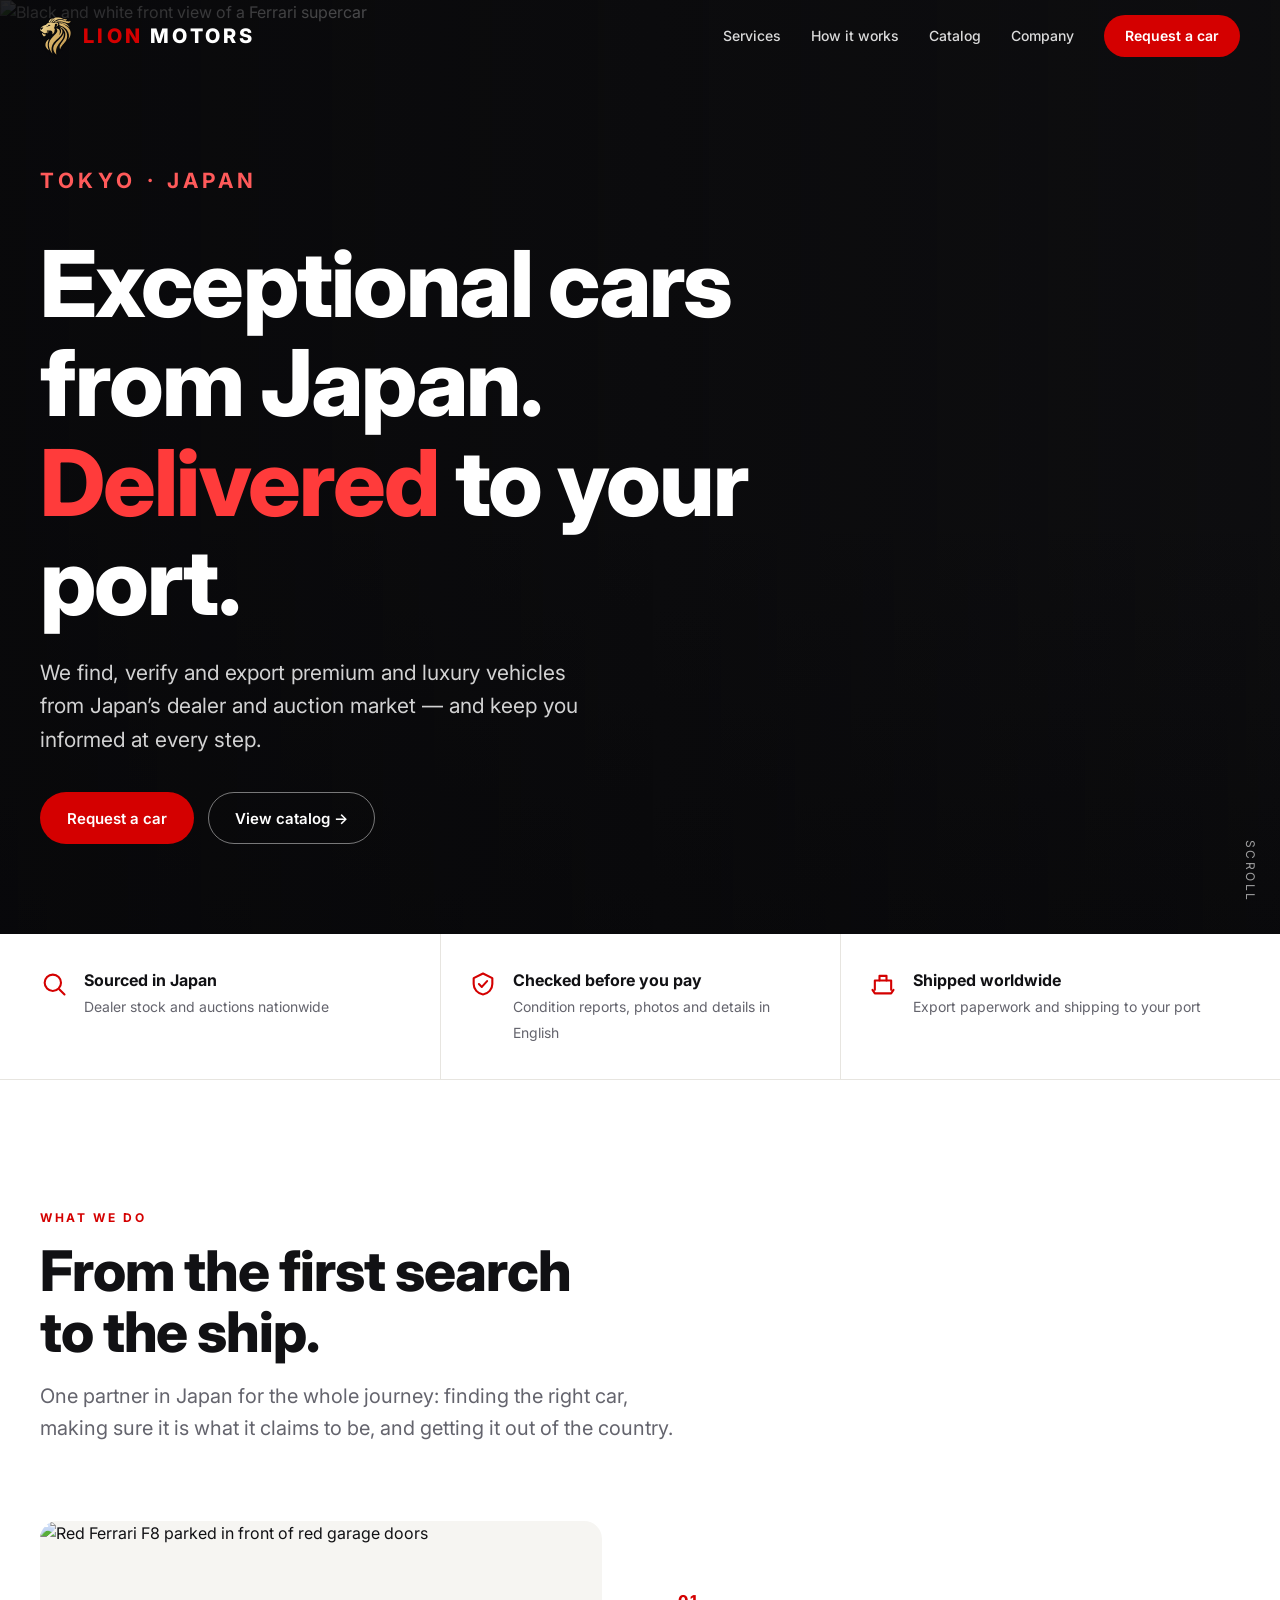
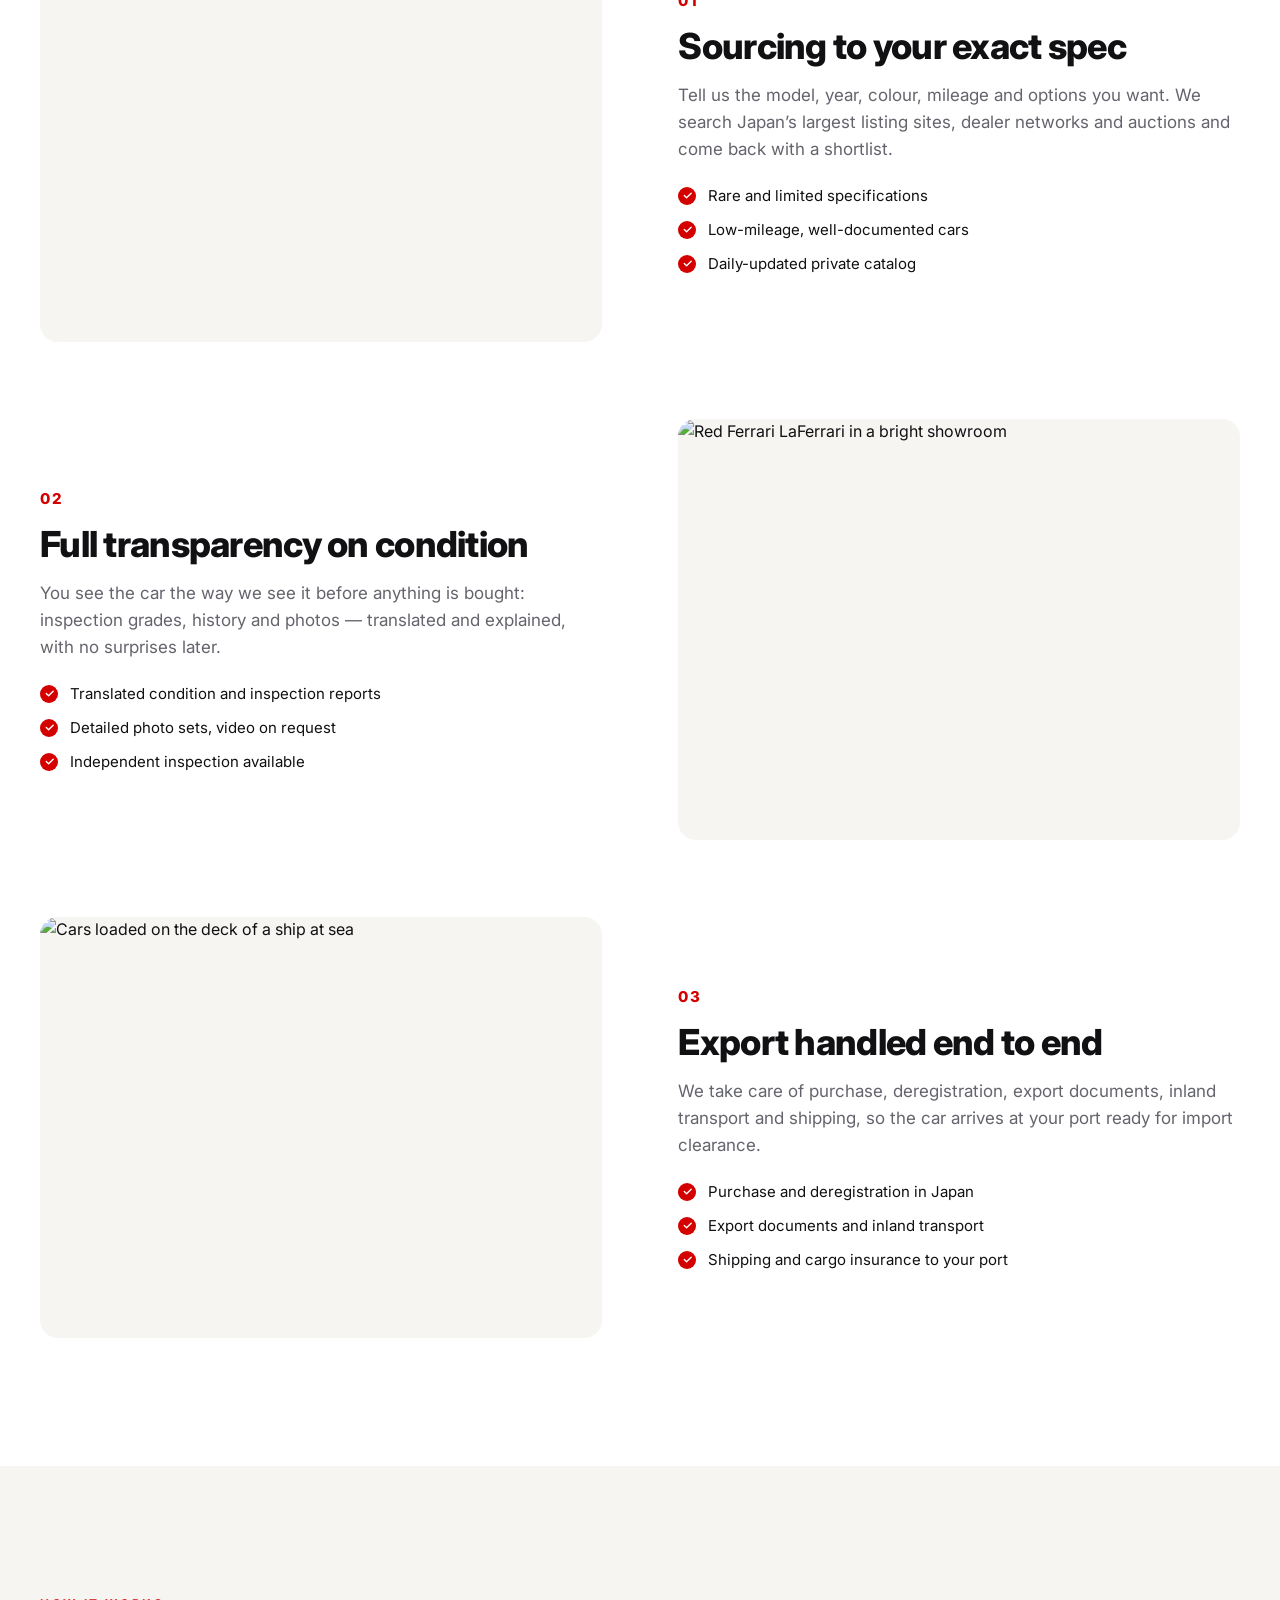
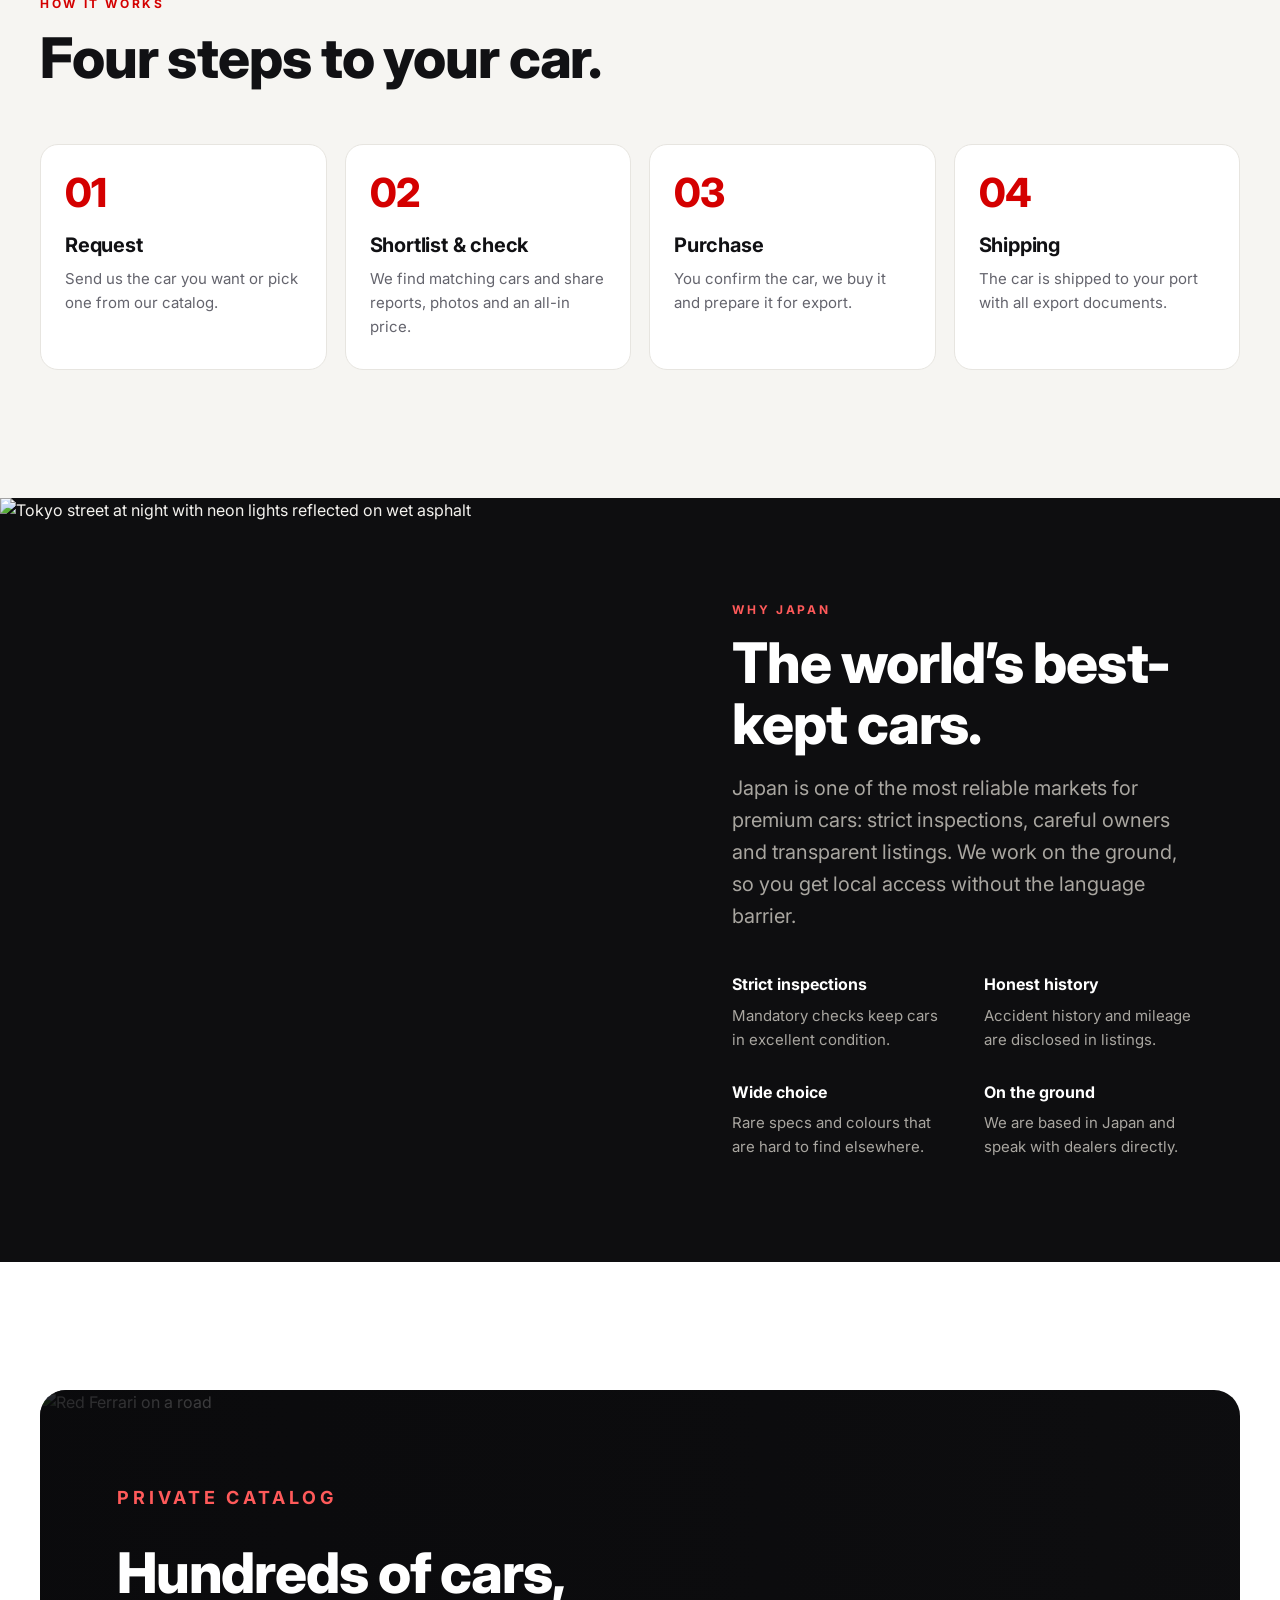
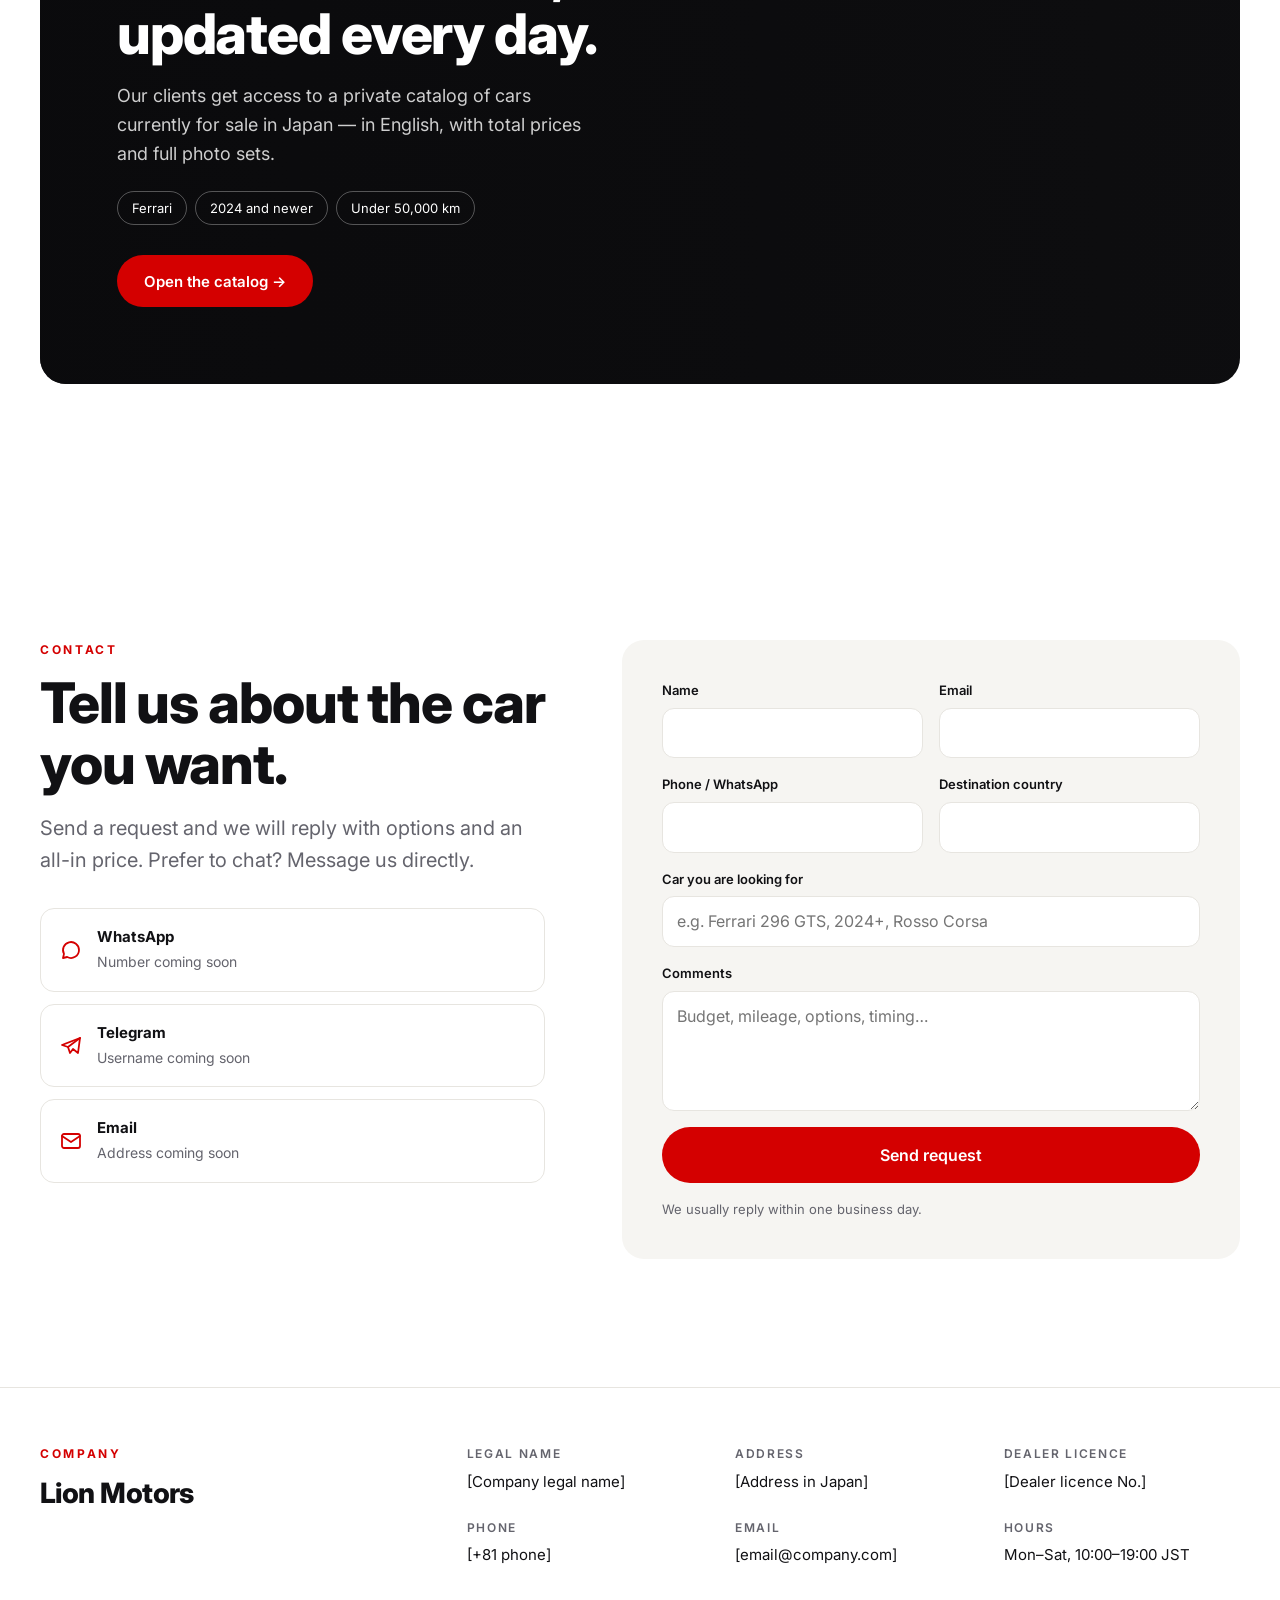
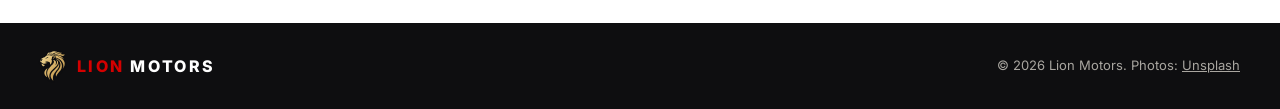
==== commit 9cfe4528: "Add vector lion logo to landing and catalog" ====
--- a/site/index.html
+++ b/site/index.html
@@ -6,6 +6,7 @@
 <meta name="theme-color" content="#0e0e10">
 <title>Lion Motors — Premium cars from Japan</title>
 <meta name="description" content="Lion Motors sources, inspects and exports premium and luxury cars from Japan to buyers worldwide.">
+<link rel="icon" href="assets/lion.svg" type="image/svg+xml">
 <link rel="preconnect" href="https://fonts.googleapis.com">
 <link rel="preconnect" href="https://images.unsplash.com">
 <link href="https://fonts.googleapis.com/css2?family=Inter:wght@400;500;600;700;800&display=swap" rel="stylesheet">
@@ -45,8 +46,9 @@
   .nav .wrap { display: flex; align-items: center; justify-content: space-between; height: 72px; gap: 20px; }
   .nav.solid { background: rgba(255,255,255,.92); -webkit-backdrop-filter: saturate(1.4) blur(14px); backdrop-filter: saturate(1.4) blur(14px);
     border-color: var(--line); color: var(--ink); }
-  .logo { font: 800 20px/1 Inter, sans-serif; letter-spacing: .16em; text-decoration: none; white-space: nowrap; }
-  .logo span { color: var(--accent); }
+  .logo { display: inline-flex; align-items: center; gap: 12px; font: 800 20px/1 Inter, sans-serif; letter-spacing: .16em; text-decoration: none; white-space: nowrap; }
+  .logo .mark { height: 38px; width: auto; flex: none; filter: drop-shadow(0 1px 1px rgba(0,0,0,.15)); }
+  .logo > span > span { color: var(--accent); }
   .links { display: flex; align-items: center; gap: 30px; font-size: 14px; font-weight: 500; }
   .links a { text-decoration: none; opacity: .85; }
   .links a:hover { opacity: 1; }
@@ -156,6 +158,7 @@
   footer .wrap { display: flex; justify-content: space-between; align-items: center; gap: 16px; flex-wrap: wrap;
     padding-top: 28px; padding-bottom: calc(28px + env(safe-area-inset-bottom)); }
   footer .logo { color: #fff; font-size: 16px; }
+  footer .logo .mark { height: 30px; }
   footer a { color: var(--on-dark-muted); }
 
   /* ---------- Reveal on scroll ---------- */
@@ -174,6 +177,8 @@
   /* ---------- Phones ---------- */
   @media (max-width: 760px) {
     .nav .wrap { height: 64px; }
+    .logo { font-size: 17px; gap: 10px; }
+    .logo .mark { height: 32px; }
     .burger { display: block; margin-right: -10px; }
     .links { position: fixed; inset: calc(64px + env(safe-area-inset-top)) 0 auto; flex-direction: column; align-items: stretch; gap: 0;
       background: #fff; color: var(--ink); border-bottom: 1px solid var(--line); padding: 8px 20px 20px;
@@ -220,7 +225,7 @@
 
 <header class="nav" id="nav">
   <div class="wrap">
-    <a href="#top" class="logo"><span>LION</span> MOTORS</a>
+    <a href="#top" class="logo"><img class="mark" src="assets/lion.svg" alt=""><span><span>LION</span> MOTORS</span></a>
     <nav class="links" id="links">
       <a href="#services">Services</a>
       <a href="#process">How it works</a>
@@ -408,7 +413,7 @@
 
 <footer>
   <div class="wrap">
-    <a href="#top" class="logo"><span>LION</span> MOTORS</a>
+    <a href="#top" class="logo"><img class="mark" src="assets/lion.svg" alt=""><span><span>LION</span> MOTORS</span></a>
     <span>© <span id="year"></span> Lion Motors. Photos: <a href="https://unsplash.com" target="_blank" rel="noopener">Unsplash</a></span>
   </div>
 </footer>
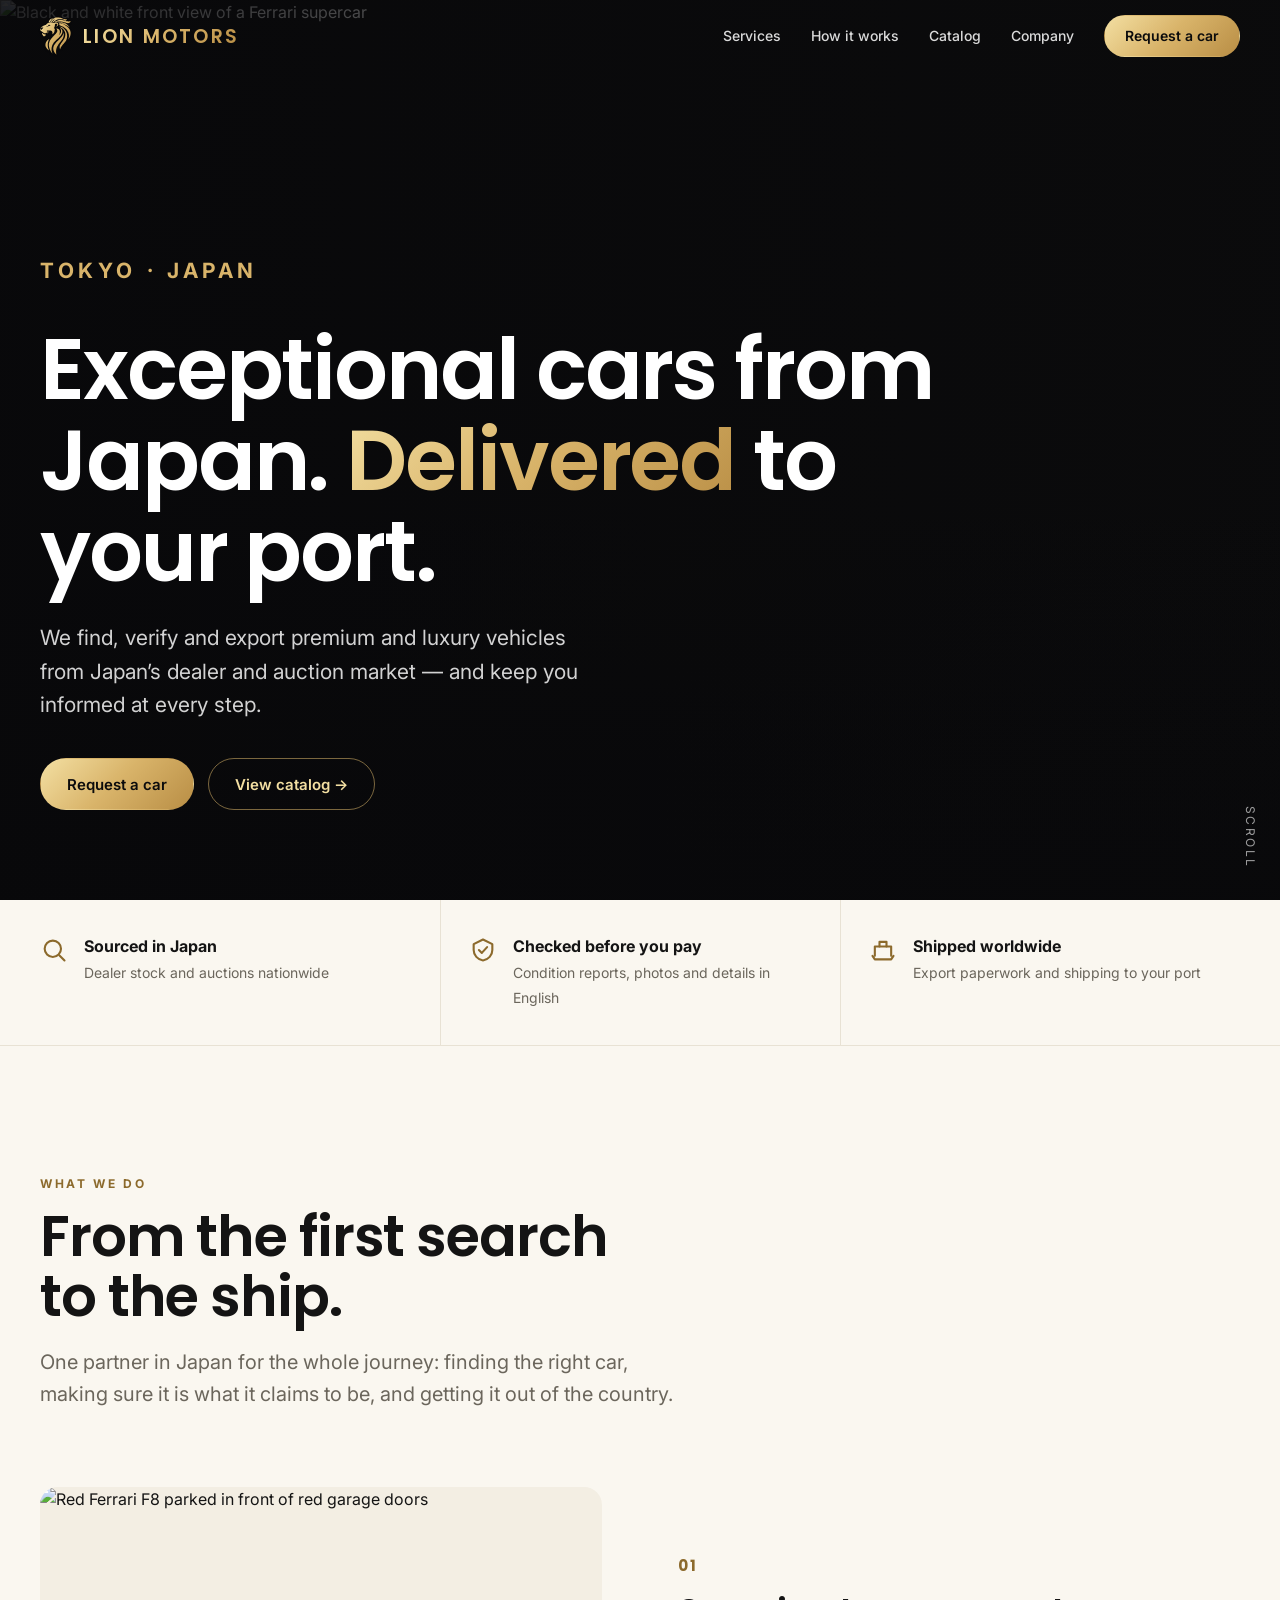
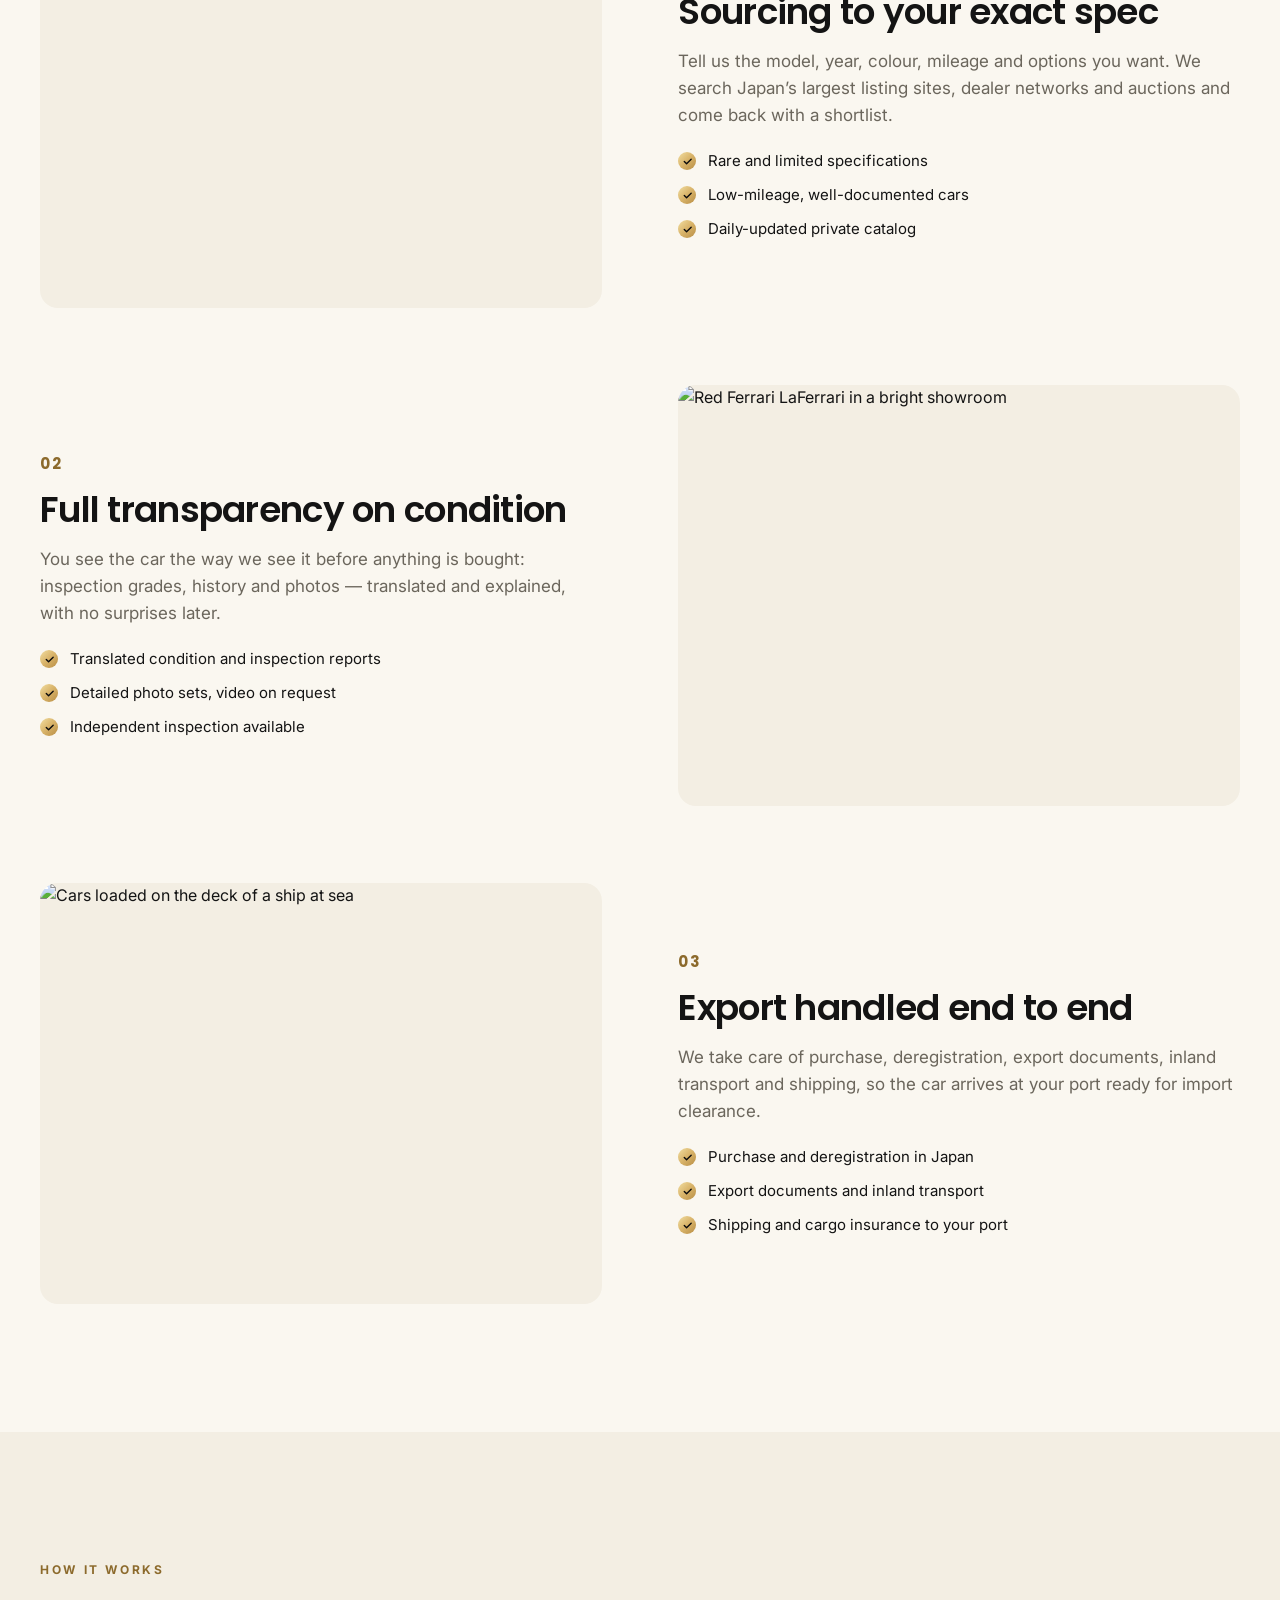
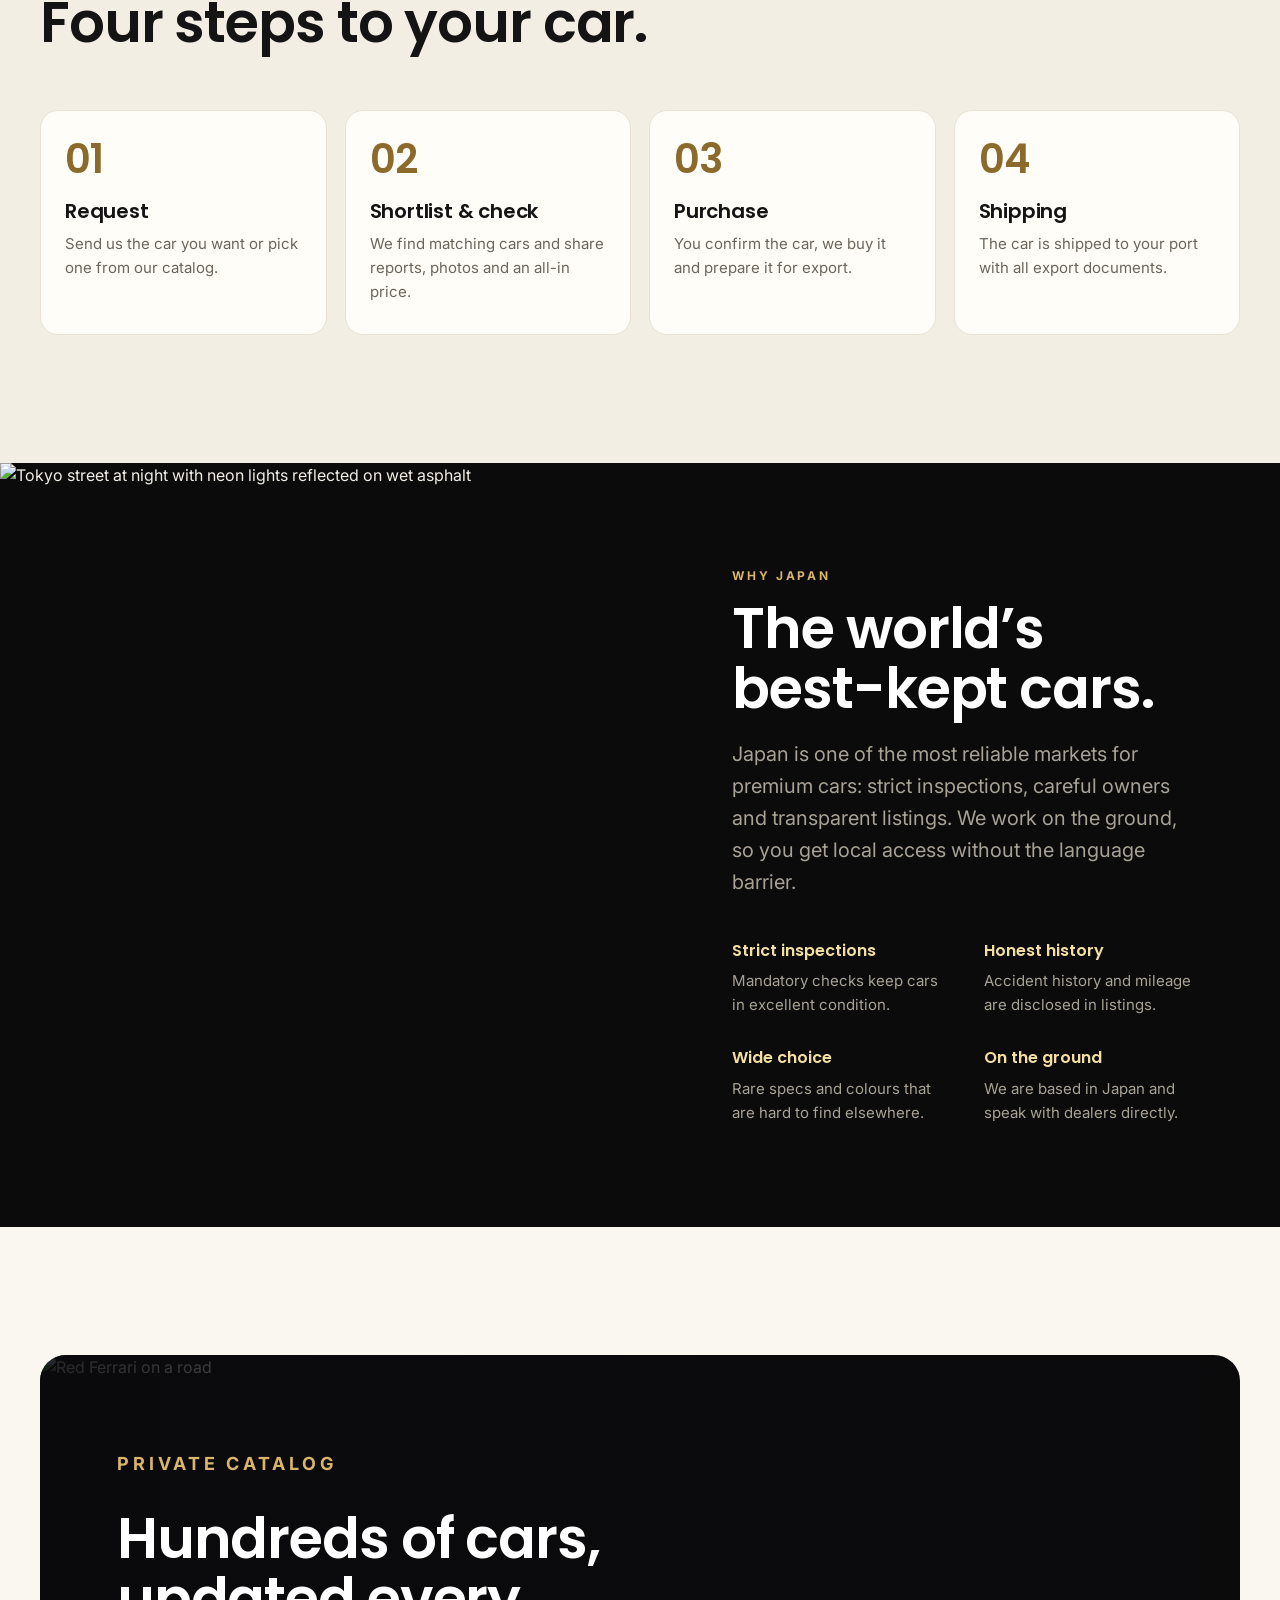
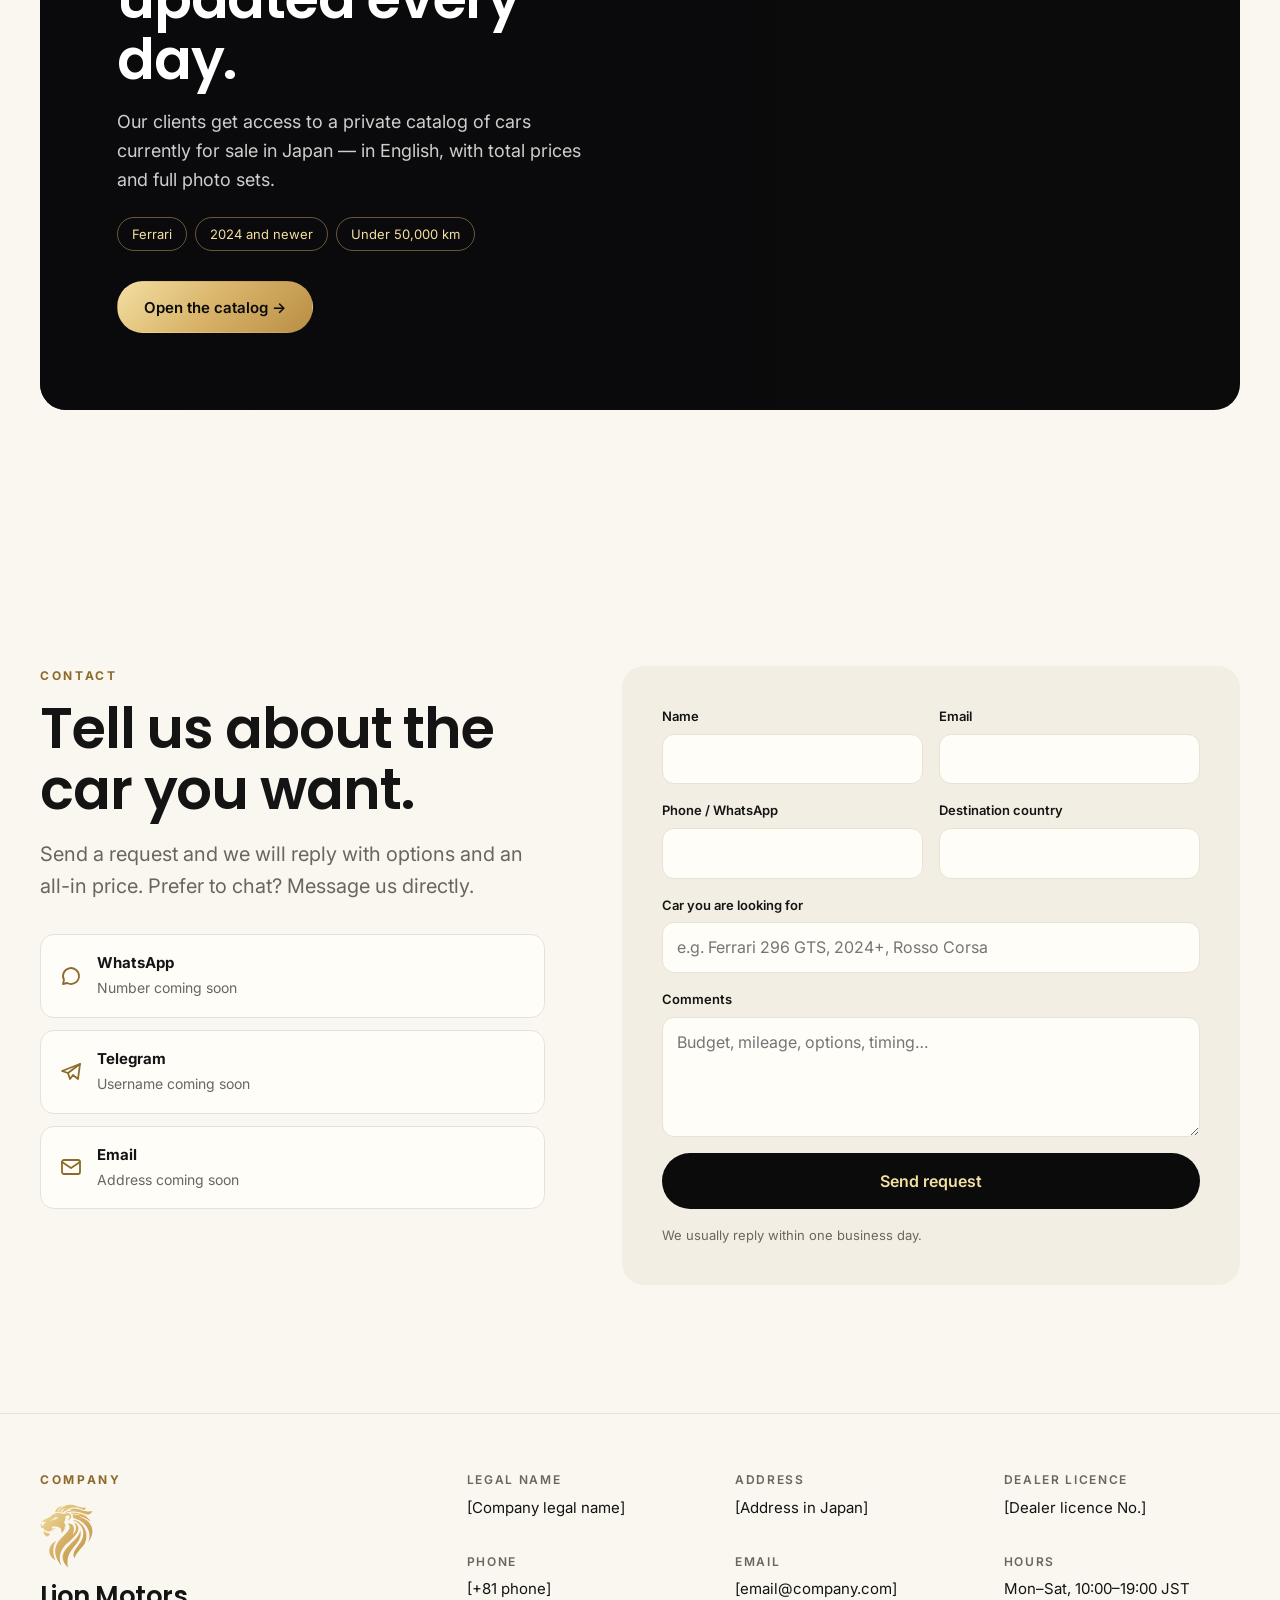
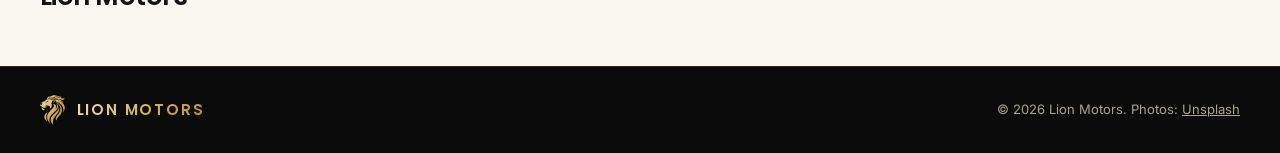
==== commit 9d8cb161: "Black-gold-ivory hybrid theme to match the logo" ====
--- a/site/index.html
+++ b/site/index.html
@@ -9,12 +9,14 @@
 <link rel="icon" href="assets/lion.svg" type="image/svg+xml">
 <link rel="preconnect" href="https://fonts.googleapis.com">
 <link rel="preconnect" href="https://images.unsplash.com">
-<link href="https://fonts.googleapis.com/css2?family=Inter:wght@400;500;600;700;800&display=swap" rel="stylesheet">
+<link href="https://fonts.googleapis.com/css2?family=Inter:wght@400;500;600;700;800&family=Poppins:wght@500;600;700&display=swap" rel="stylesheet">
 <style>
   :root {
-    --bg: #ffffff; --soft: #f6f5f2; --line: #e7e5e0; --ink: #111114; --muted: #64646d;
-    --dark: #0e0e10; --dark-2: #17171a; --on-dark: #f4f2ee; --on-dark-muted: #a9a6a0;
-    --accent: #d40000; --accent-hover: #b30000;
+    --bg: #FAF7F0; --soft: #F3EEE3; --card: #FFFDF8; --line: #E8E2D4; --ink: #141414; --muted: #6B665C;
+    --dark: #0B0B0C; --dark-2: #151517; --on-dark: #F2EDE4; --on-dark-muted: #A8A296;
+    --gold: #D9B46A; --gold-hi: #F3DFA2; --gold-lo: #B98E45; --bronze: #8C6A2C;
+    --gold-grad: linear-gradient(135deg, #F3DFA2 0%, #D9B46A 48%, #B98E45 100%);
+    --accent: var(--bronze); --danger: #B3261E;
     --radius: 18px; --max: 1240px;
   }
   * { box-sizing: border-box; }
@@ -25,30 +27,34 @@
   img { display: block; max-width: 100%; }
   a { color: inherit; }
   .wrap { max-width: var(--max); margin: 0 auto; padding: 0 max(20px, env(safe-area-inset-left)) 0 max(20px, env(safe-area-inset-right)); }
-  .eyebrow { font-size: 12px; font-weight: 700; letter-spacing: .22em; text-transform: uppercase; color: var(--accent); margin: 0 0 14px; }
-  h1, h2, h3 { margin: 0; line-height: 1.08; letter-spacing: -.02em; }
+  .eyebrow { font-size: 12px; font-weight: 700; letter-spacing: .22em; text-transform: uppercase; color: var(--bronze); margin: 0 0 14px; }
+  h1, h2, h3 { margin: 0; line-height: 1.08; letter-spacing: -.02em; font-family: Poppins, Inter, sans-serif; }
+  h2 { font-weight: 600 !important; }
   h2 { font-size: clamp(32px, 4.4vw, 56px); font-weight: 800; }
   .lead { font-size: clamp(17px, 1.6vw, 20px); color: var(--muted); max-width: 640px; margin: 18px 0 0; }
   .btn { display: inline-flex; align-items: center; justify-content: center; gap: 10px; height: 52px; padding: 0 26px;
     border-radius: 999px; font: 600 15px/1 Inter, sans-serif; text-decoration: none; cursor: pointer; border: 1px solid transparent;
     transition: background .2s, color .2s, border-color .2s, transform .2s; }
   .btn:active { transform: scale(.98); }
-  .btn-red { background: var(--accent); color: #fff; }
-  .btn-red:hover { background: var(--accent-hover); }
-  .btn-ghost { border-color: rgba(255,255,255,.45); color: #fff; }
-  .btn-ghost:hover { background: rgba(255,255,255,.1); border-color: #fff; }
-  .btn-line { border-color: var(--line); color: var(--ink); background: #fff; }
+  .btn-gold { background: var(--gold-grad); color: var(--dark); }
+  .btn-gold:hover { filter: brightness(1.06); }
+  .btn-dark { background: var(--dark); color: var(--gold-hi); }
+  .btn-dark:hover { background: #222225; }
+  .btn-ghost { border-color: rgba(217,180,106,.55); color: var(--gold-hi); }
+  .btn-ghost:hover { background: rgba(217,180,106,.1); border-color: var(--gold); }
+  .btn-line { border-color: var(--line); color: var(--ink); background: var(--card); }
   .btn-line:hover { border-color: var(--ink); }
 
   /* ---------- Header ---------- */
   .nav { position: fixed; inset: 0 0 auto; z-index: 20; transition: background .25s, border-color .25s, color .25s;
     border-bottom: 1px solid transparent; color: #fff; padding-top: env(safe-area-inset-top); }
   .nav .wrap { display: flex; align-items: center; justify-content: space-between; height: 72px; gap: 20px; }
-  .nav.solid { background: rgba(255,255,255,.92); -webkit-backdrop-filter: saturate(1.4) blur(14px); backdrop-filter: saturate(1.4) blur(14px);
-    border-color: var(--line); color: var(--ink); }
-  .logo { display: inline-flex; align-items: center; gap: 12px; font: 800 20px/1 Inter, sans-serif; letter-spacing: .16em; text-decoration: none; white-space: nowrap; }
+  .nav.solid { background: rgba(11,11,12,.9); -webkit-backdrop-filter: saturate(1.4) blur(14px); backdrop-filter: saturate(1.4) blur(14px);
+    border-color: rgba(217,180,106,.18); color: var(--on-dark); }
+  .logo { display: inline-flex; align-items: center; gap: 12px; font: 600 19px/1 Poppins, Inter, sans-serif; letter-spacing: .12em; text-decoration: none; white-space: nowrap; }
+  .logo > span { background: var(--gold-grad); -webkit-background-clip: text; background-clip: text; color: transparent; }
   .logo .mark { height: 38px; width: auto; flex: none; filter: drop-shadow(0 1px 1px rgba(0,0,0,.15)); }
-  .logo > span > span { color: var(--accent); }
+
   .links { display: flex; align-items: center; gap: 30px; font-size: 14px; font-weight: 500; }
   .links a { text-decoration: none; opacity: .85; }
   .links a:hover { opacity: 1; }
@@ -66,9 +72,9 @@
     background: linear-gradient(90deg, rgba(8,8,10,.86) 0%, rgba(8,8,10,.55) 45%, rgba(8,8,10,.1) 100%),
                 linear-gradient(0deg, rgba(8,8,10,.75) 0%, rgba(8,8,10,0) 45%); }
   .hero .wrap { position: relative; z-index: 1; width: 100%; padding-top: 140px; padding-bottom: clamp(56px, 10vh, 110px); }
-  .hero .eyebrow { color: #ff5a5a; }
-  .hero h1 { font-size: clamp(42px, 7.2vw, 104px); font-weight: 800; max-width: 900px; }
-  .hero h1 em { font-style: normal; color: #ff3b3b; }
+  .hero .eyebrow, .japan .eyebrow, .band .eyebrow { color: var(--gold); }
+  .hero h1 { font-size: clamp(40px, 6.6vw, 96px); font-weight: 600; max-width: 900px; letter-spacing: -.025em; }
+  .hero h1 em { font-style: normal; background: var(--gold-grad); -webkit-background-clip: text; background-clip: text; color: transparent; }
   .hero p { font-size: clamp(17px, 1.7vw, 21px); color: rgba(255,255,255,.82); max-width: 560px; margin: 24px 0 36px; }
   .hero .ctas { display: flex; gap: 14px; flex-wrap: wrap; }
   .scroll-hint { position: absolute; right: max(20px, env(safe-area-inset-right)); bottom: 32px; z-index: 1; font-size: 12px; letter-spacing: .2em;
@@ -79,7 +85,7 @@
   .facts .wrap { display: grid; grid-template-columns: repeat(3, 1fr); }
   .fact { padding: 34px 28px 34px 0; display: flex; gap: 16px; align-items: flex-start; }
   .fact + .fact { padding-left: 28px; border-left: 1px solid var(--line); }
-  .fact svg { flex: none; width: 28px; height: 28px; color: var(--accent); margin-top: 2px; }
+  .fact svg { flex: none; width: 28px; height: 28px; color: var(--bronze); margin-top: 2px; }
   .fact b { display: block; font-size: 16px; }
   .fact span { color: var(--muted); font-size: 14px; }
 
@@ -90,20 +96,20 @@
   .svc-img { border-radius: var(--radius); overflow: hidden; aspect-ratio: 4/3; background: var(--soft); }
   .svc-img img { width: 100%; height: 100%; object-fit: cover; transition: transform 1.2s ease; }
   .svc:hover .svc-img img { transform: scale(1.03); }
-  .svc-num { font: 800 15px/1 Inter, sans-serif; color: var(--accent); letter-spacing: .1em; }
-  .svc h3 { font-size: clamp(26px, 2.8vw, 38px); font-weight: 800; margin: 14px 0 16px; }
+  .svc-num { font: 700 15px/1 Poppins, sans-serif; color: var(--bronze); letter-spacing: .1em; }
+  .svc h3 { font-size: clamp(26px, 2.8vw, 36px); font-weight: 600; margin: 14px 0 16px; }
   .svc p { color: var(--muted); font-size: 17px; margin: 0 0 20px; }
   .svc ul { list-style: none; padding: 0; margin: 0; display: grid; gap: 10px; }
   .svc li { display: flex; gap: 12px; font-size: 15px; }
   .svc li::before { content: ""; flex: none; width: 18px; height: 18px; margin-top: 3px; border-radius: 50%;
-    background: var(--accent) url("data:image/svg+xml,%3Csvg xmlns='http://www.w3.org/2000/svg' viewBox='0 0 24 24' fill='none' stroke='white' stroke-width='3' stroke-linecap='round' stroke-linejoin='round'%3E%3Cpath d='M5 12l5 5L20 7'/%3E%3C/svg%3E") center / 11px no-repeat; }
+    background: url("data:image/svg+xml,%3Csvg xmlns='http://www.w3.org/2000/svg' viewBox='0 0 24 24' fill='none' stroke='%230B0B0C' stroke-width='3' stroke-linecap='round' stroke-linejoin='round'%3E%3Cpath d='M5 12l5 5L20 7'/%3E%3C/svg%3E") center / 11px no-repeat, var(--gold-grad); }
 
   /* ---------- Process ---------- */
   .process { background: var(--soft); }
   .steps { display: grid; grid-template-columns: repeat(4, 1fr); gap: 18px; margin-top: 56px; counter-reset: s; }
-  .step { background: #fff; border: 1px solid var(--line); border-radius: var(--radius); padding: 28px 24px 30px; position: relative; }
-  .step::before { counter-increment: s; content: "0" counter(s); display: block; font: 800 40px/1 Inter, sans-serif; color: var(--accent); margin-bottom: 22px; letter-spacing: -.02em; }
-  .step h3 { font-size: 20px; font-weight: 700; margin-bottom: 10px; letter-spacing: -.01em; }
+  .step { background: var(--card); border: 1px solid var(--line); border-radius: var(--radius); padding: 28px 24px 30px; position: relative; }
+  .step::before { counter-increment: s; content: "0" counter(s); display: block; font: 600 40px/1 Poppins, sans-serif; color: var(--bronze); margin-bottom: 22px; letter-spacing: -.02em; }
+  .step h3 { font-size: 20px; font-weight: 600; margin-bottom: 10px; letter-spacing: -.01em; }
   .step p { margin: 0; color: var(--muted); font-size: 15px; }
 
   /* ---------- Japan split ---------- */
@@ -111,11 +117,11 @@
   .japan .pic { position: relative; min-height: 420px; }
   .japan .pic img { position: absolute; inset: 0; width: 100%; height: 100%; object-fit: cover; }
   .japan .txt { padding: clamp(56px, 8vw, 112px) clamp(24px, 6vw, 96px); display: flex; flex-direction: column; justify-content: center; }
-  .japan .eyebrow { color: #ff5a5a; }
+
   .japan h2 { color: #fff; }
   .japan .lead { color: var(--on-dark-muted); }
   .japan dl { display: grid; grid-template-columns: 1fr 1fr; gap: 28px 32px; margin: 40px 0 0; }
-  .japan dt { font-weight: 700; color: #fff; }
+  .japan dt { font-weight: 600; color: var(--gold-hi); font-family: Poppins, sans-serif; }
   .japan dd { margin: 6px 0 0; color: var(--on-dark-muted); font-size: 15px; }
 
   /* ---------- Catalog band ---------- */
@@ -123,27 +129,27 @@
   .band img { position: absolute; inset: 0; width: 100%; height: 100%; object-fit: cover; object-position: center 60%; }
   .band::after { content: ""; position: absolute; inset: 0; background: linear-gradient(90deg, rgba(10,10,12,.88) 0%, rgba(10,10,12,.55) 55%, rgba(10,10,12,.15) 100%); }
   .band .in { position: relative; z-index: 1; padding: clamp(36px, 6vw, 80px); max-width: 640px; }
-  .band .eyebrow { color: #ff5a5a; }
+
   .band h2 { color: #fff; }
   .band p { color: rgba(255,255,255,.8); font-size: 18px; margin: 18px 0 30px; }
   .band .tags { display: flex; flex-wrap: wrap; gap: 8px; margin: -8px 0 30px; }
-  .band .tags span { border: 1px solid rgba(255,255,255,.3); border-radius: 999px; padding: 6px 14px; font-size: 13px; }
+  .band .tags span { border: 1px solid rgba(217,180,106,.45); color: var(--gold-hi); border-radius: 999px; padding: 6px 14px; font-size: 13px; }
 
   /* ---------- Contact ---------- */
   .contact .grid2 { display: grid; grid-template-columns: .9fr 1.1fr; gap: clamp(36px, 6vw, 88px); align-items: start; }
   .channels { display: grid; gap: 12px; margin-top: 32px; }
-  .channel { display: flex; align-items: center; gap: 14px; padding: 16px 18px; border: 1px solid var(--line); border-radius: 14px; text-decoration: none; transition: border-color .2s; }
-  .channel:hover { border-color: var(--ink); }
-  .channel svg { width: 24px; height: 24px; flex: none; color: var(--accent); }
+  .channel { display: flex; align-items: center; gap: 14px; padding: 16px 18px; border: 1px solid var(--line); border-radius: 14px; text-decoration: none; transition: border-color .2s; background: var(--card); }
+  .channel:hover { border-color: var(--gold-lo); }
+  .channel svg { width: 24px; height: 24px; flex: none; color: var(--bronze); }
   .channel b { display: block; font-size: 15px; }
   .channel span { color: var(--muted); font-size: 14px; }
   form { background: var(--soft); border-radius: 22px; padding: clamp(24px, 4vw, 40px); display: grid; grid-template-columns: 1fr 1fr; gap: 16px; }
   .field { display: grid; gap: 7px; }
   .field.full { grid-column: 1 / -1; }
   label { font-size: 13px; font-weight: 600; }
-  input, textarea, select { width: 100%; font: 16px/1.4 Inter, sans-serif; color: var(--ink); background: #fff; border: 1px solid var(--line);
+  input, textarea, select { width: 100%; font: 16px/1.4 Inter, sans-serif; color: var(--ink); background: var(--card); border: 1px solid var(--line);
     border-radius: 12px; padding: 13px 14px; outline: none; transition: border-color .2s, box-shadow .2s; }
-  input:focus, textarea:focus, select:focus { border-color: var(--accent); box-shadow: 0 0 0 3px rgba(212,0,0,.12); }
+  input:focus, textarea:focus, select:focus { border-color: var(--gold-lo); box-shadow: 0 0 0 3px rgba(217,180,106,.25); }
   textarea { min-height: 120px; resize: vertical; }
   form .btn { grid-column: 1 / -1; height: 56px; font-size: 16px; border: 0; }
   .note { grid-column: 1 / -1; font-size: 13px; color: var(--muted); margin: 0; }
@@ -154,10 +160,10 @@
   .company dl { display: grid; grid-template-columns: repeat(3, 1fr); gap: 24px 32px; margin: 0; }
   .company dt { font-size: 12px; letter-spacing: .14em; text-transform: uppercase; color: var(--muted); font-weight: 600; }
   .company dd { margin: 6px 0 0; font-size: 15px; }
-  footer { background: var(--dark); color: var(--on-dark-muted); font-size: 13px; }
+  footer { background: var(--dark); color: var(--on-dark-muted); font-size: 13px; border-top: 1px solid rgba(217,180,106,.15); }
   footer .wrap { display: flex; justify-content: space-between; align-items: center; gap: 16px; flex-wrap: wrap;
     padding-top: 28px; padding-bottom: calc(28px + env(safe-area-inset-bottom)); }
-  footer .logo { color: #fff; font-size: 16px; }
+  footer .logo { font-size: 15px; }
   footer .logo .mark { height: 30px; }
   footer a { color: var(--on-dark-muted); }
 
@@ -177,15 +183,15 @@
   /* ---------- Phones ---------- */
   @media (max-width: 760px) {
     .nav .wrap { height: 64px; }
-    .logo { font-size: 17px; gap: 10px; }
+    .logo { font-size: 16px; gap: 10px; }
     .logo .mark { height: 32px; }
     .burger { display: block; margin-right: -10px; }
     .links { position: fixed; inset: calc(64px + env(safe-area-inset-top)) 0 auto; flex-direction: column; align-items: stretch; gap: 0;
-      background: #fff; color: var(--ink); border-bottom: 1px solid var(--line); padding: 8px 20px 20px;
+      background: var(--dark); color: var(--on-dark); border-bottom: 1px solid rgba(217,180,106,.2); padding: 8px 20px 20px;
       transform: translateY(-8px); opacity: 0; pointer-events: none; transition: opacity .2s, transform .2s; }
     .nav.open .links { opacity: 1; transform: none; pointer-events: auto; }
-    .nav.open { background: #fff; color: var(--ink); border-color: var(--line); }
-    .links a { padding: 15px 0; border-bottom: 1px solid var(--line); font-size: 17px; opacity: 1; }
+    .nav.open { background: var(--dark); color: var(--on-dark); border-color: rgba(217,180,106,.2); }
+    .links a { padding: 15px 0; border-bottom: 1px solid rgba(242,237,228,.1); font-size: 17px; opacity: 1; }
     .links .btn { margin-top: 16px; height: 50px; border-bottom: 0; }
 
     .hero { min-height: 100svh; }
@@ -231,7 +237,7 @@
       <a href="#process">How it works</a>
       <a href="catalog/">Catalog</a>
       <a href="#company">Company</a>
-      <a href="#contact" class="btn btn-red">Request a car</a>
+      <a href="#contact" class="btn btn-gold">Request a car</a>
     </nav>
     <button class="burger" id="burger" aria-label="Menu" aria-expanded="false" aria-controls="links"><span></span><span></span><span></span></button>
   </div>
@@ -246,7 +252,7 @@
       <h1>Exceptional cars from Japan. <em>Delivered</em> to your port.</h1>
       <p>We find, verify and export premium and luxury vehicles from Japan’s dealer and auction market — and keep you informed at every step.</p>
       <div class="ctas">
-        <a href="#contact" class="btn btn-red">Request a car</a>
+        <a href="#contact" class="btn btn-gold">Request a car</a>
         <a href="catalog/" class="btn btn-ghost">View catalog →</a>
       </div>
     </div>
@@ -350,7 +356,7 @@
           <h2>Hundreds of cars, updated every day.</h2>
           <p>Our clients get access to a private catalog of cars currently for sale in Japan — in English, with total prices and full photo sets.</p>
           <div class="tags"><span>Ferrari</span><span>2024 and newer</span><span>Under 50,000 km</span></div>
-          <a href="catalog/" class="btn btn-red">Open the catalog →</a>
+          <a href="catalog/" class="btn btn-gold">Open the catalog →</a>
         </div>
       </div>
     </div>
@@ -386,7 +392,7 @@
         <div class="field"><label for="f-country">Destination country</label><input id="f-country" name="country" autocomplete="country-name"></div>
         <div class="field full"><label for="f-car">Car you are looking for</label><input id="f-car" name="car" placeholder="e.g. Ferrari 296 GTS, 2024+, Rosso Corsa"></div>
         <div class="field full"><label for="f-msg">Comments</label><textarea id="f-msg" name="message" placeholder="Budget, mileage, options, timing…"></textarea></div>
-        <button class="btn btn-red" type="submit">Send request</button>
+        <button class="btn btn-dark" type="submit">Send request</button>
         <p class="note" id="form-note">We usually reply within one business day.</p>
       </form>
     </div>
@@ -397,7 +403,8 @@
     <div class="wrap">
       <div>
         <p class="eyebrow">Company</p>
-        <h3 style="font-size:28px;font-weight:800">Lion Motors</h3>
+        <img src="assets/lion.svg" alt="" style="height:64px;width:auto;margin-bottom:14px">
+        <h3 style="font-size:26px;font-weight:600">Lion Motors</h3>
       </div>
       <dl>
         <div><dt>Legal name</dt><dd id="co-name"></dd></div>
@@ -469,10 +476,10 @@
   e.preventDefault();
   const f = e.target, note = $("form-note");
   if (!f.name.value.trim() || !f.email.checkValidity() || !f.email.value.trim()) {
-    note.textContent = "Please enter your name and a valid email."; note.style.color = "var(--accent)"; return;
+    note.textContent = "Please enter your name and a valid email."; note.style.color = "var(--danger)"; return;
   }
   if (!filled(COMPANY.email)) {
-    note.textContent = "Requests will open soon. Please message us on WhatsApp or Telegram for now."; note.style.color = "var(--accent)"; return;
+    note.textContent = "Requests will open soon. Please message us on WhatsApp or Telegram for now."; note.style.color = "var(--danger)"; return;
   }
   const body = [
     `Name: ${f.name.value}`, `Email: ${f.email.value}`, `Phone / WhatsApp: ${f.phone.value}`,
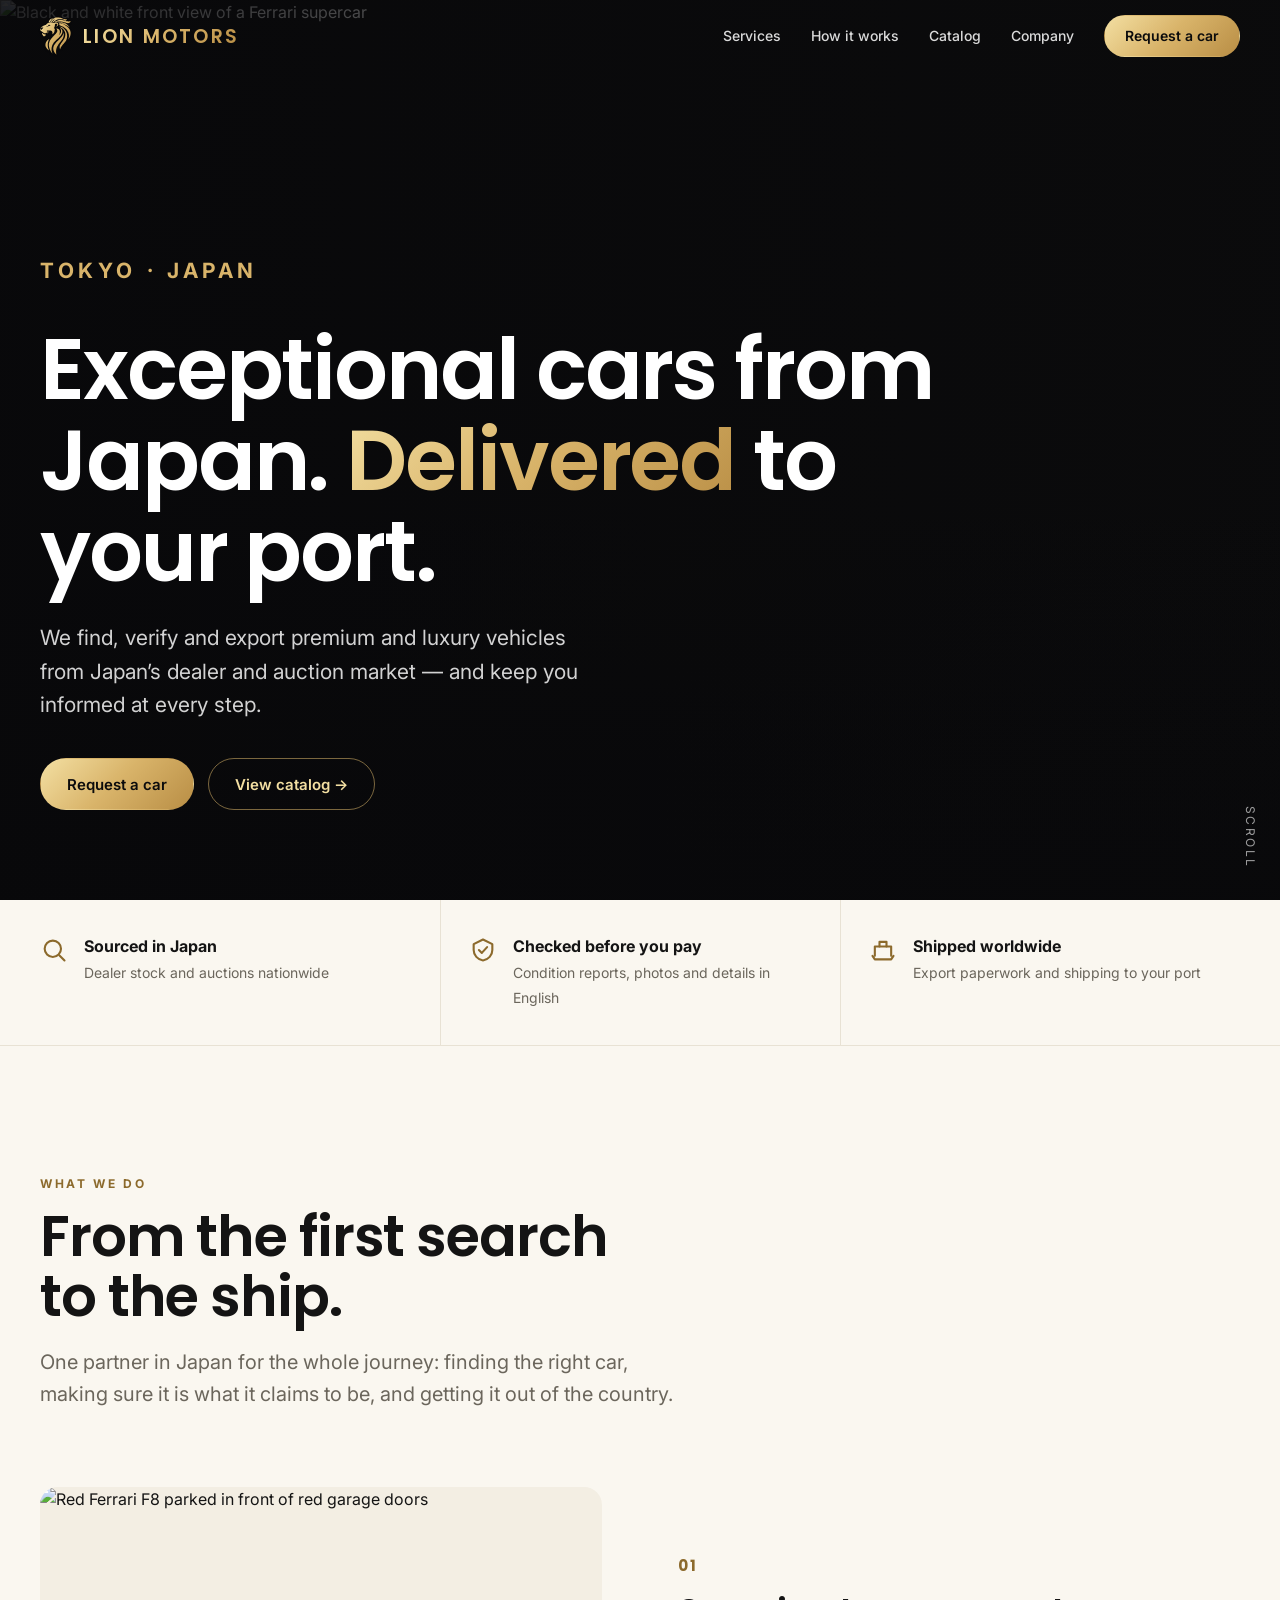
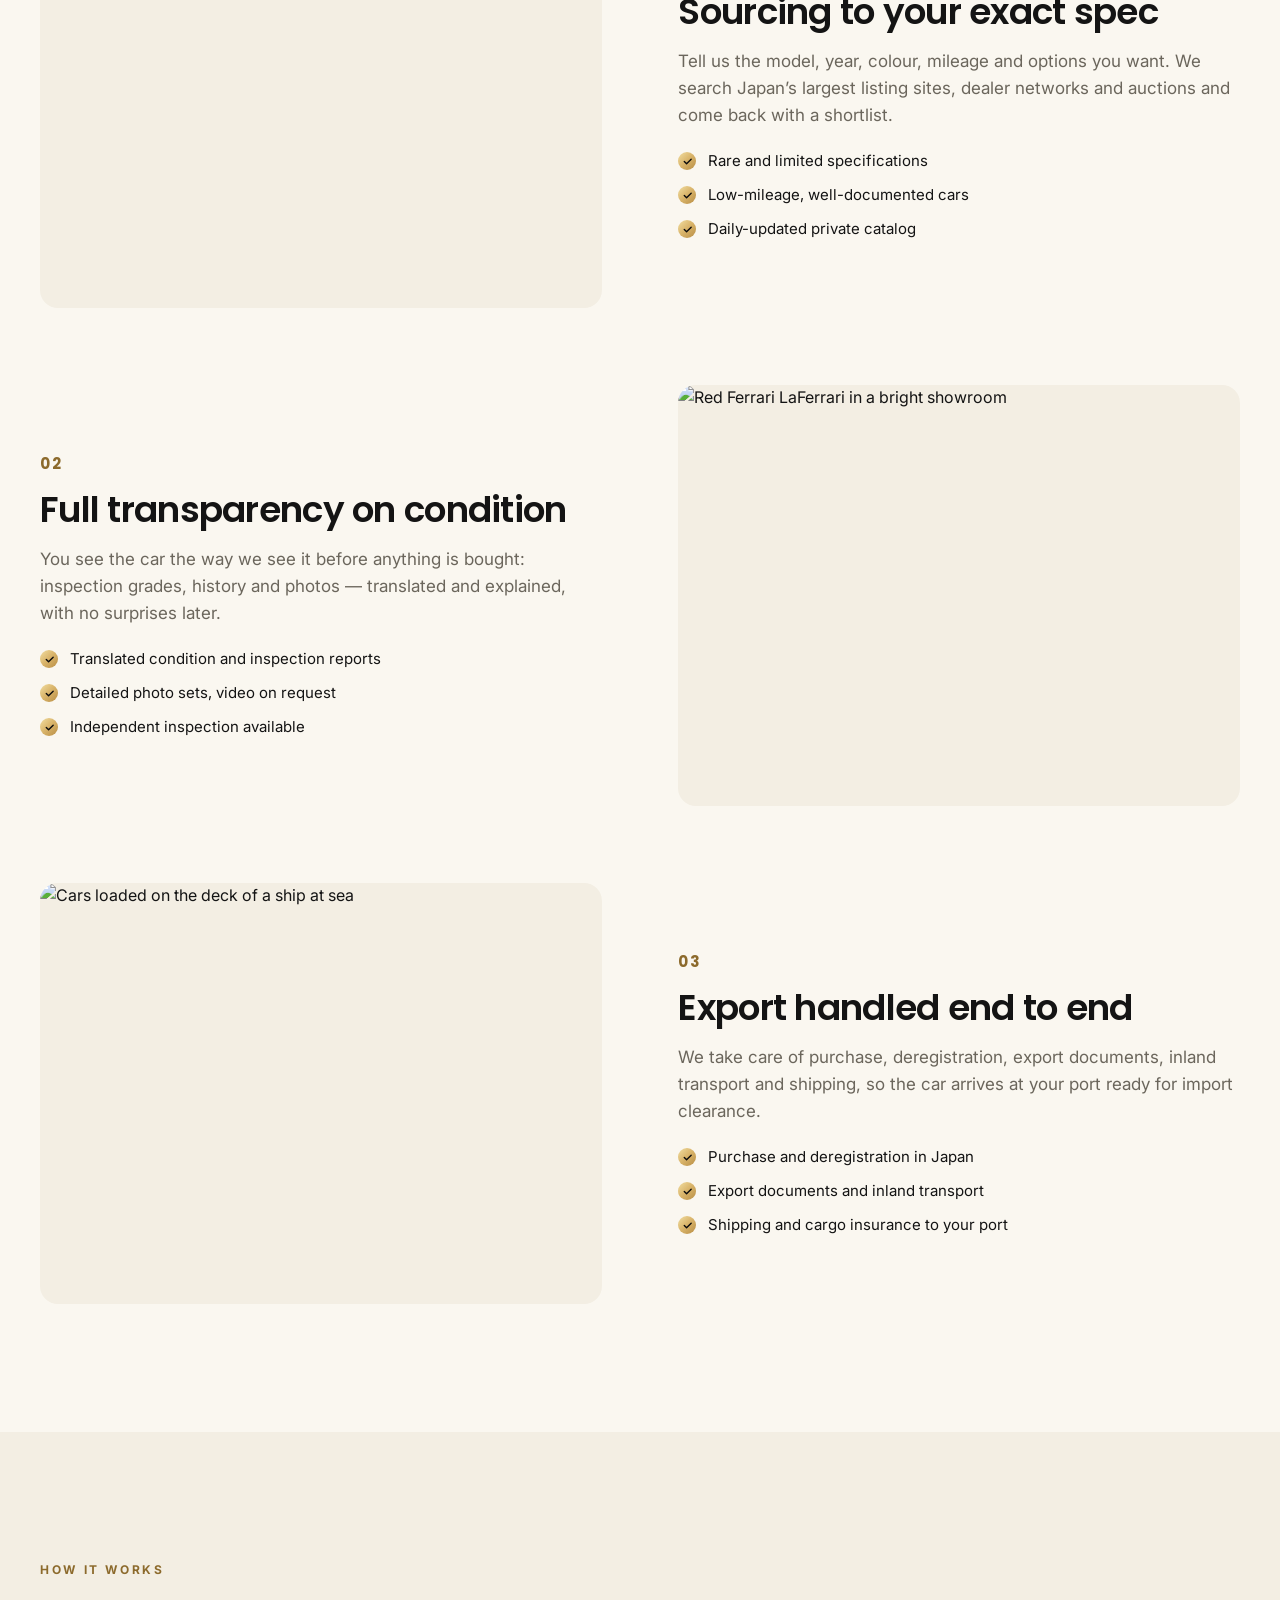
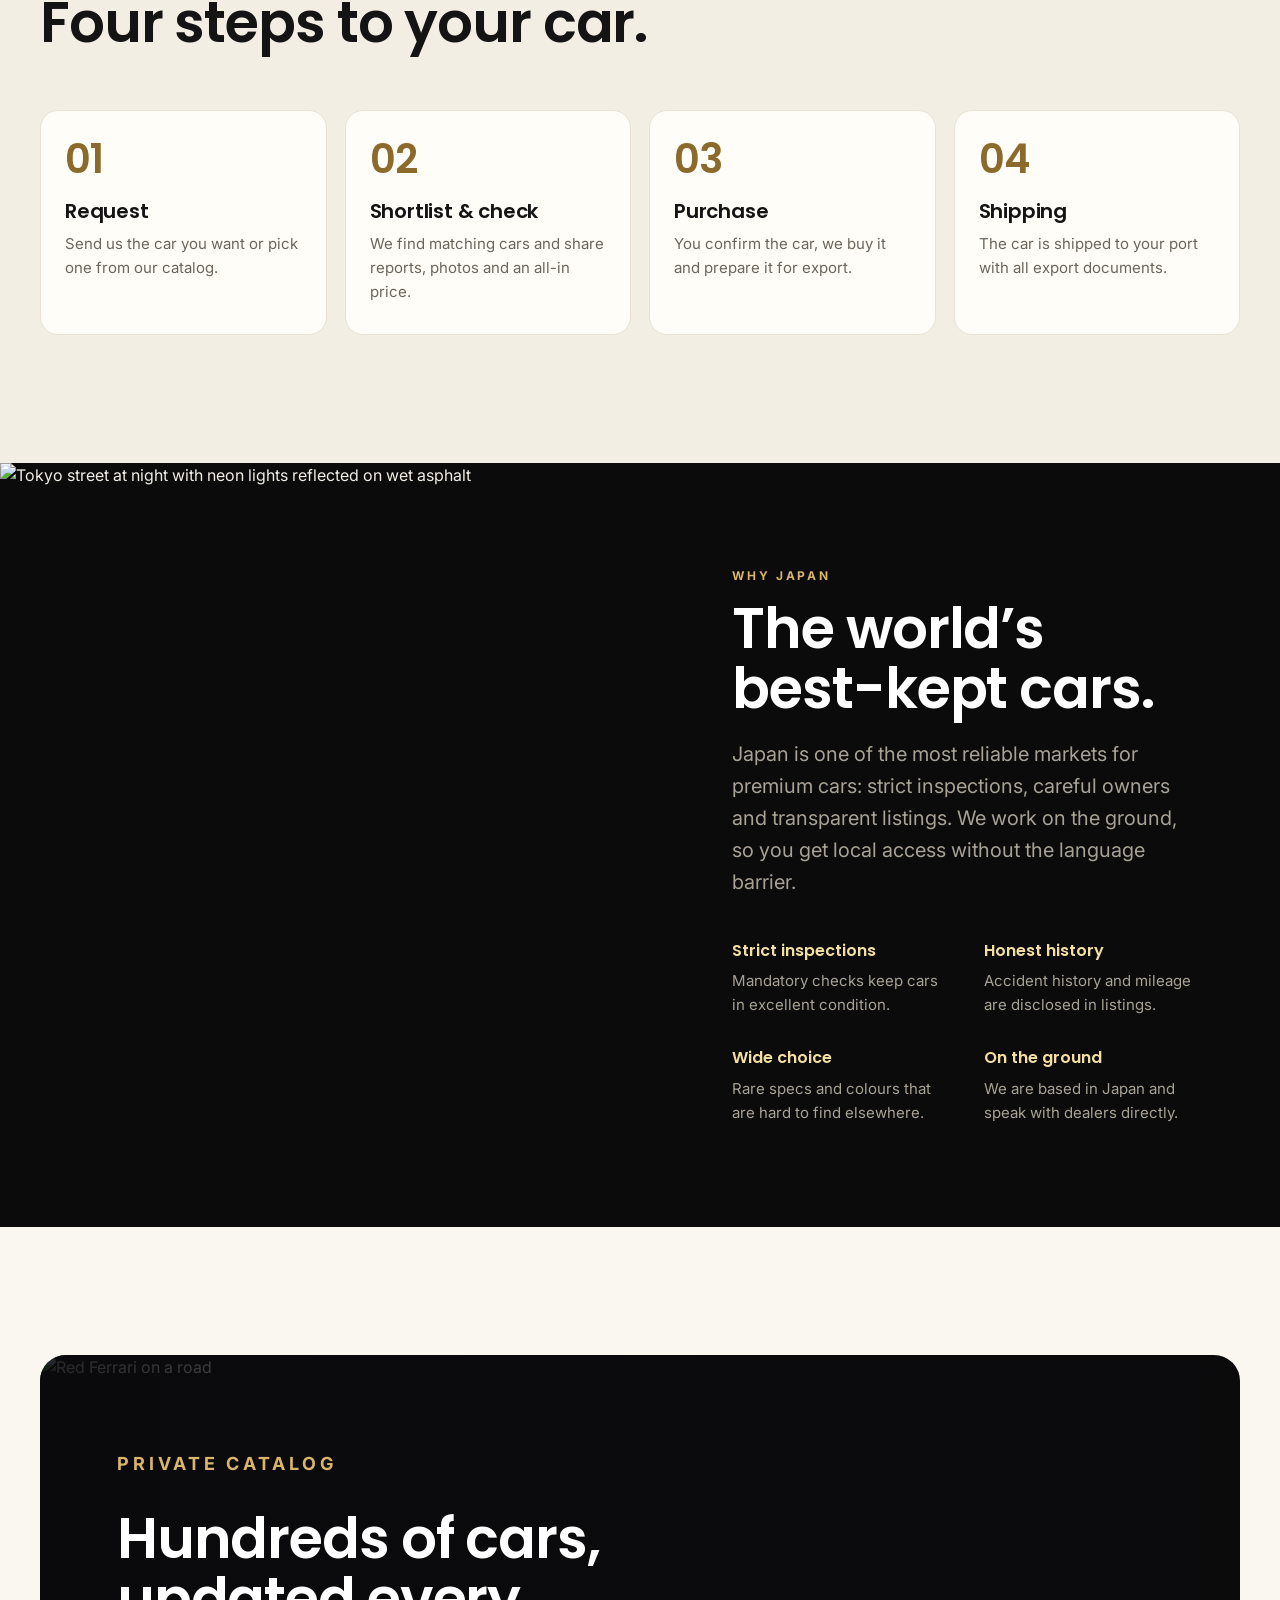
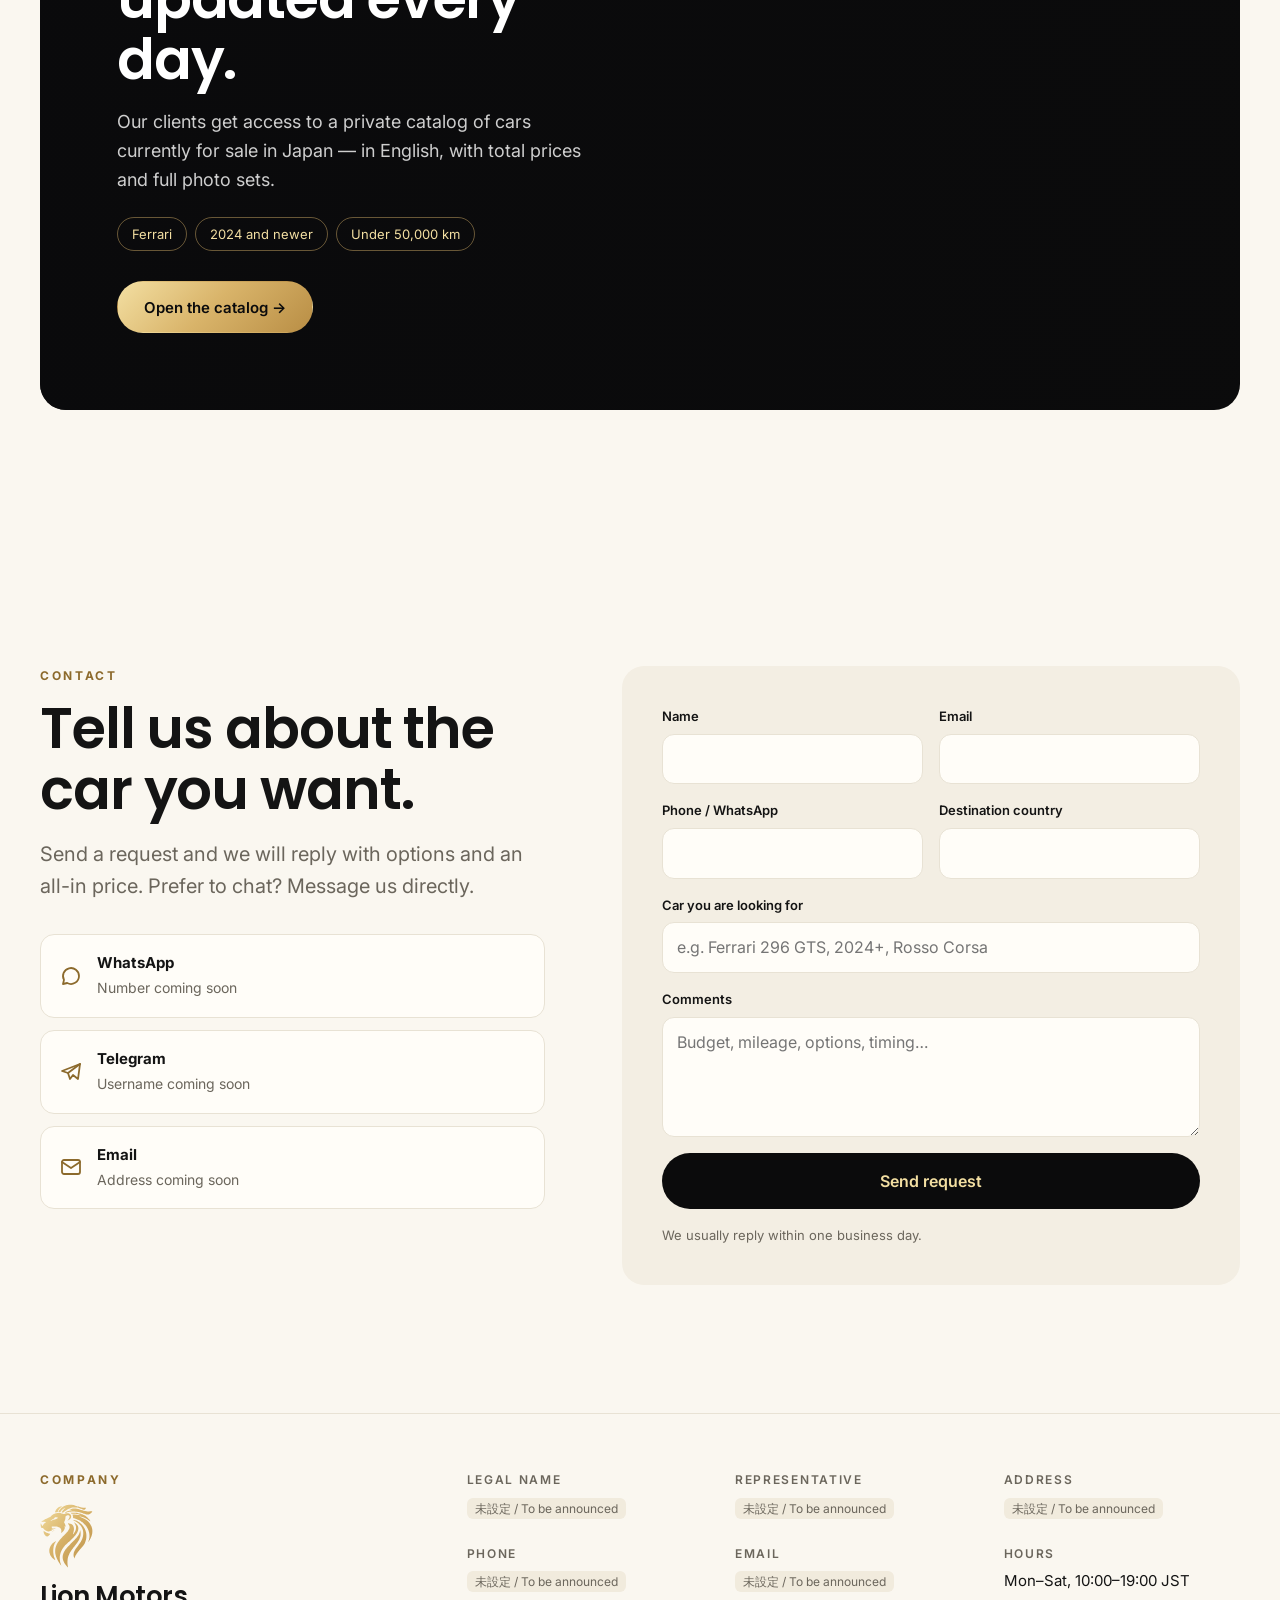
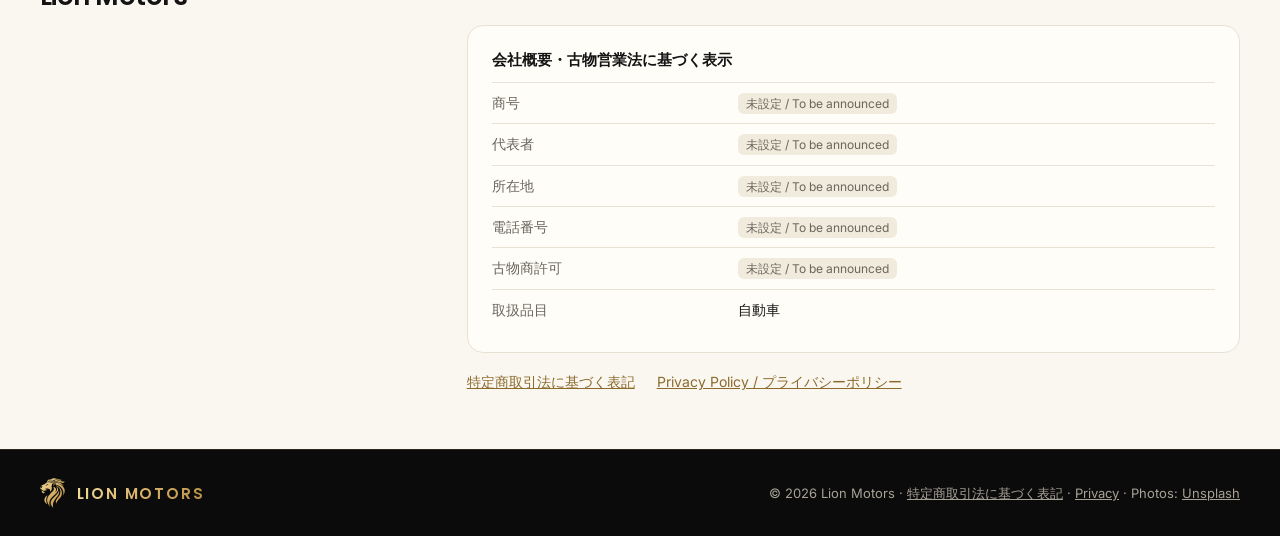
==== commit b0dd45b5: "Legal pages (tokushoho, privacy), Japanese company block, shared company data" ====
--- a/site/index.html
+++ b/site/index.html
@@ -160,6 +160,16 @@
   .company dl { display: grid; grid-template-columns: repeat(3, 1fr); gap: 24px 32px; margin: 0; }
   .company dt { font-size: 12px; letter-spacing: .14em; text-transform: uppercase; color: var(--muted); font-weight: 600; }
   .company dd { margin: 6px 0 0; font-size: 15px; }
+  .company dd a { color: inherit; }
+  .company .jp { margin-top: 32px; background: var(--card); border: 1px solid var(--line); border-radius: 16px; padding: 22px 24px;
+    font-family: "Hiragino Sans", "Noto Sans JP", "Yu Gothic", Inter, sans-serif; }
+  .company .jp-title { margin: 0 0 10px; font-weight: 700; font-size: 15px; }
+  .company .jp table { width: 100%; border-collapse: collapse; font-size: 14px; }
+  .company .jp th, .company .jp td { text-align: left; padding: 9px 0; border-top: 1px solid var(--line); vertical-align: top; }
+  .company .jp th { width: 34%; color: var(--muted); font-weight: 500; padding-right: 12px; }
+  .legal-links { display: flex; flex-wrap: wrap; gap: 8px 22px; margin: 18px 0 0; font-size: 14px; }
+  .legal-links a { color: var(--bronze); }
+  .tba { display: inline-block; font-size: 12px; color: var(--muted); background: #F1EBDD; border-radius: 6px; padding: 1px 8px; }
   footer { background: var(--dark); color: var(--on-dark-muted); font-size: 13px; border-top: 1px solid rgba(217,180,106,.15); }
   footer .wrap { display: flex; justify-content: space-between; align-items: center; gap: 16px; flex-wrap: wrap;
     padding-top: 28px; padding-bottom: calc(28px + env(safe-area-inset-bottom)); }
@@ -406,14 +416,28 @@
         <img src="assets/lion.svg" alt="" style="height:64px;width:auto;margin-bottom:14px">
         <h3 style="font-size:26px;font-weight:600">Lion Motors</h3>
       </div>
-      <dl>
-        <div><dt>Legal name</dt><dd id="co-name"></dd></div>
-        <div><dt>Address</dt><dd id="co-address"></dd></div>
-        <div><dt>Dealer licence</dt><dd id="co-licence"></dd></div>
-        <div><dt>Phone</dt><dd id="co-phone"></dd></div>
-        <div><dt>Email</dt><dd id="co-email"></dd></div>
-        <div><dt>Hours</dt><dd id="co-hours"></dd></div>
-      </dl>
+      <div>
+        <dl>
+          <div><dt>Legal name</dt><dd data-co="nameEn"></dd></div>
+          <div><dt>Representative</dt><dd data-co="representativeEn"></dd></div>
+          <div><dt>Address</dt><dd data-co="addressEn"></dd></div>
+          <div><dt>Phone</dt><dd><a data-co="phone" data-co-href="tel:phone"></a></dd></div>
+          <div><dt>Email</dt><dd><a data-co="email" data-co-href="mailto:email"></a></dd></div>
+          <div><dt>Hours</dt><dd data-co="hours"></dd></div>
+        </dl>
+        <div class="jp" lang="ja">
+          <p class="jp-title">会社概要・古物営業法に基づく表示</p>
+          <table>
+            <tr><th>商号</th><td data-co="nameJa"></td></tr>
+            <tr><th>代表者</th><td data-co="representativeJa"></td></tr>
+            <tr><th>所在地</th><td id="jp-addr"></td></tr>
+            <tr><th>電話番号</th><td data-co="phone"></td></tr>
+            <tr><th>古物商許可</th><td id="jp-lic"></td></tr>
+            <tr><th>取扱品目</th><td data-co="goodsCategoryJa"></td></tr>
+          </table>
+        </div>
+        <p class="legal-links"><a href="legal/tokushoho.html">特定商取引法に基づく表記</a><a href="legal/privacy.html">Privacy Policy / プライバシーポリシー</a></p>
+      </div>
     </div>
   </section>
 </main>
@@ -421,31 +445,19 @@
 <footer>
   <div class="wrap">
     <a href="#top" class="logo"><img class="mark" src="assets/lion.svg" alt=""><span><span>LION</span> MOTORS</span></a>
-    <span>© <span id="year"></span> Lion Motors. Photos: <a href="https://unsplash.com" target="_blank" rel="noopener">Unsplash</a></span>
+    <span>© <span id="year"></span> Lion Motors · <a href="legal/tokushoho.html">特定商取引法に基づく表記</a> · <a href="legal/privacy.html">Privacy</a> · Photos: <a href="https://unsplash.com" target="_blank" rel="noopener">Unsplash</a></span>
   </div>
 </footer>
 
+<script src="assets/company.js"></script>
 <script>
-// ---- Company details: fill these in, everything on the page updates from here.
-const COMPANY = {
-  legalName: "[Company legal name]",
-  address:   "[Address in Japan]",
-  licence:   "[Dealer licence No.]",
-  phone:     "[+81 phone]",
-  email:     "[email@company.com]",
-  hours:     "Mon–Sat, 10:00–19:00 JST",
-  whatsapp:  "[WhatsApp number, digits only]",   // e.g. 819012345678
-  telegram:  "[telegram_username]",
-};
-
+// Company details live in assets/company.js (shared with the legal pages).
+const COMPANY = window.COMPANY, filled = window.COMPANY_HAS;
 const $ = (id) => document.getElementById(id);
-const filled = (v) => v && !v.startsWith("[");
-$("co-name").textContent = COMPANY.legalName;
-$("co-address").textContent = COMPANY.address;
-$("co-licence").textContent = COMPANY.licence;
-$("co-phone").textContent = COMPANY.phone;
-$("co-email").textContent = COMPANY.email;
-$("co-hours").textContent = COMPANY.hours;
+const TBA = '<span class="tba">未設定 / To be announced</span>';
+$("jp-addr").innerHTML = filled(COMPANY.addressJa) ? (filled(COMPANY.postalCode) ? "〒" + COMPANY.postalCode + " " : "") + COMPANY.addressJa.replace(/[<>&]/g, "") : TBA;
+$("jp-lic").innerHTML = filled(COMPANY.licenceCommissionJa) && filled(COMPANY.licenceNo)
+  ? `${COMPANY.licenceCommissionJa} 許可 第${COMPANY.licenceNo}号` : TBA;
 $("ch-wa-t").textContent = filled(COMPANY.whatsapp) ? "+" + COMPANY.whatsapp : "Number coming soon";
 $("ch-tg-t").textContent = filled(COMPANY.telegram) ? "@" + COMPANY.telegram : "Username coming soon";
 $("ch-mail-t").textContent = filled(COMPANY.email) ? COMPANY.email : "Address coming soon";
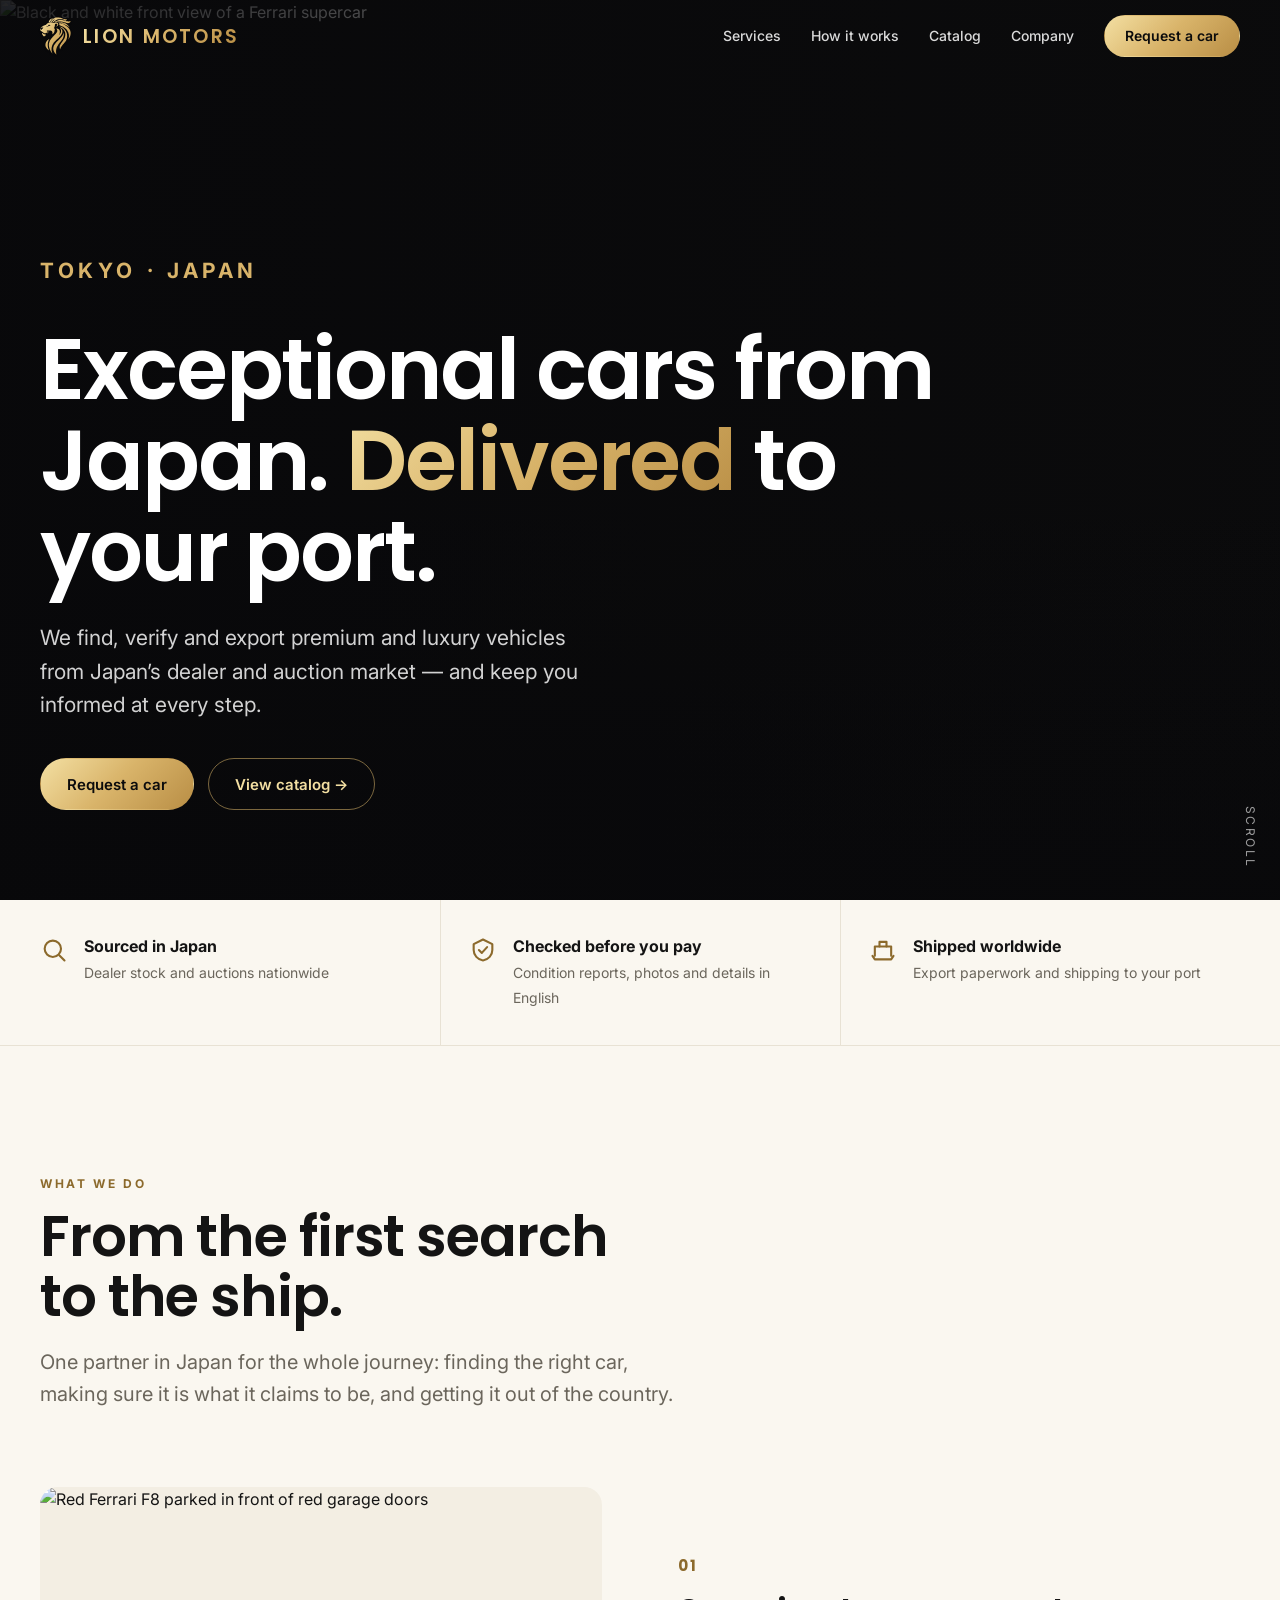
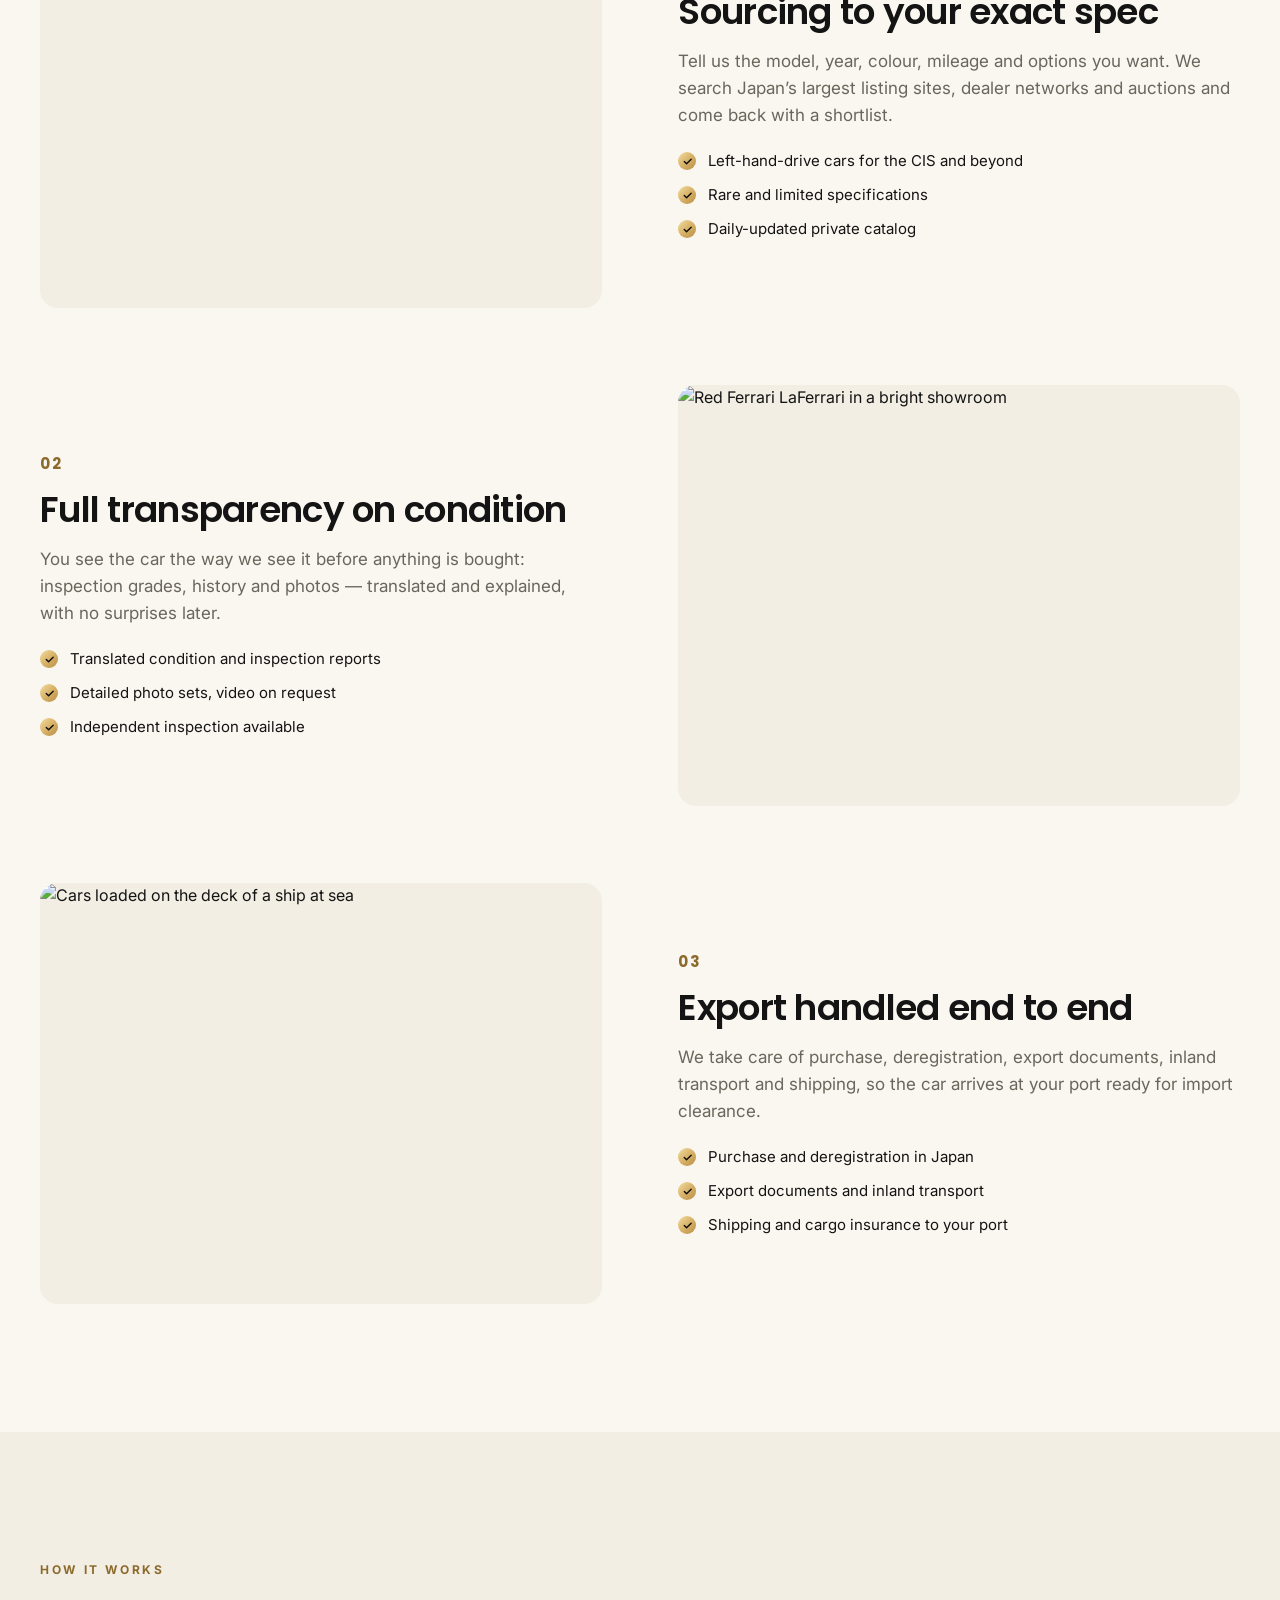
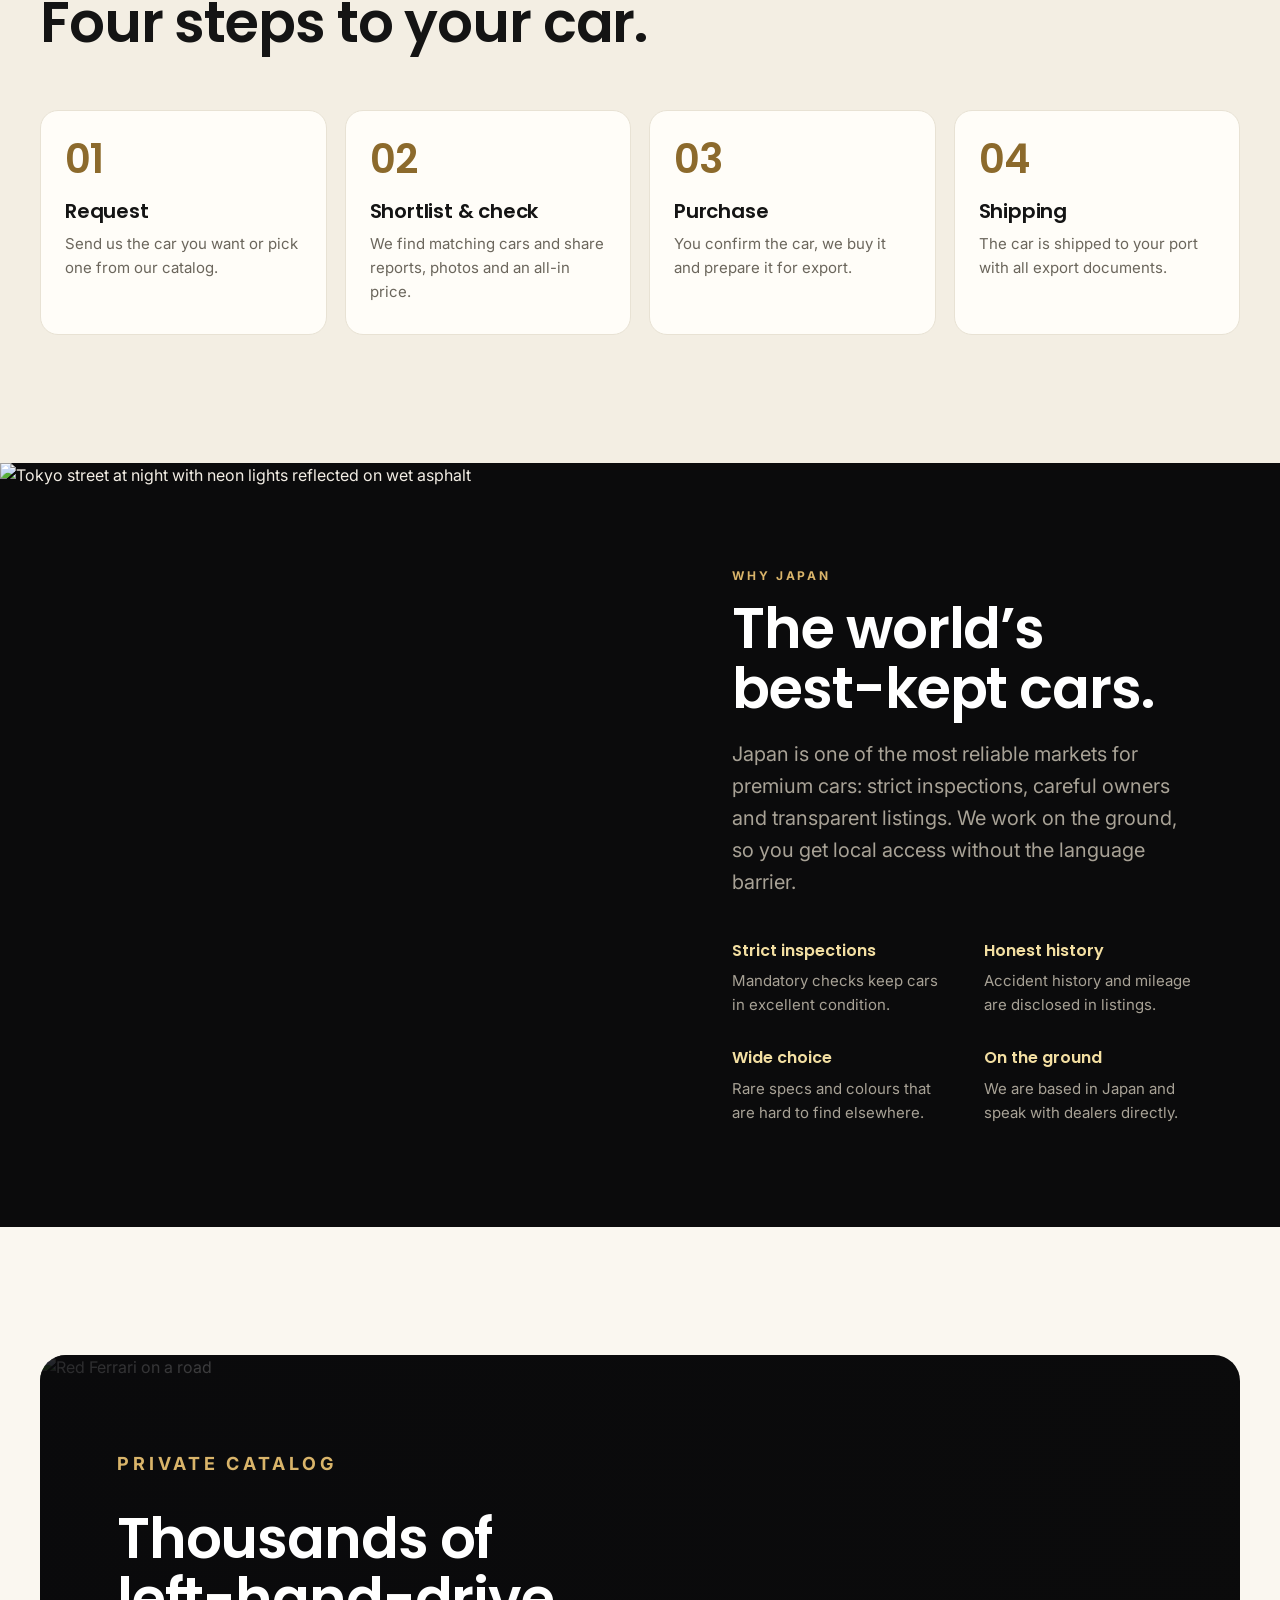
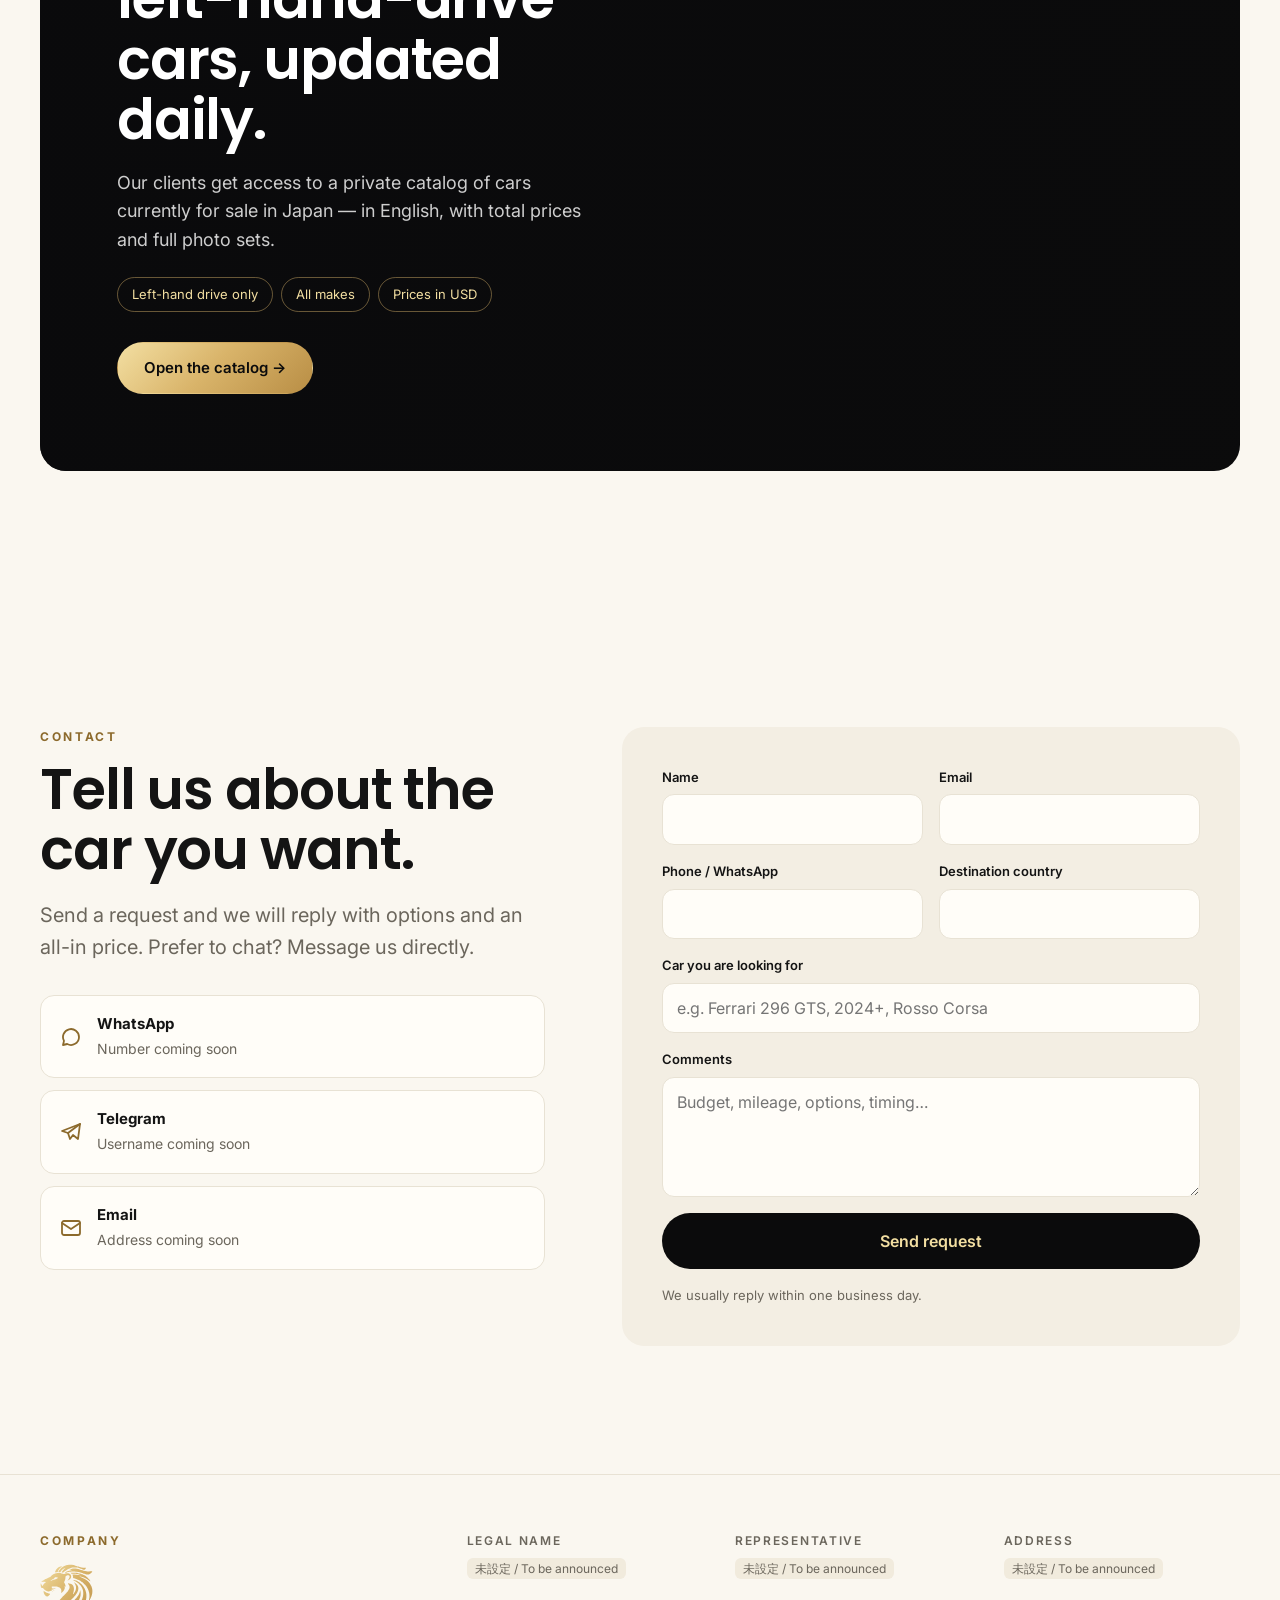
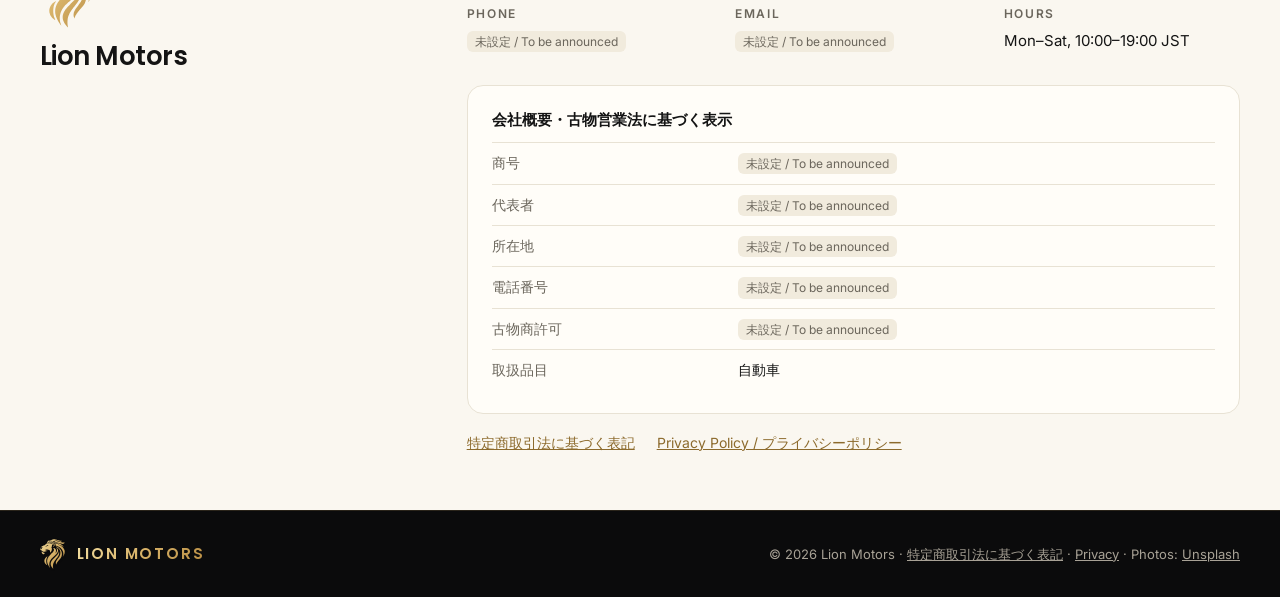
==== commit 4b4649ec: "Catalog: all left-hand-drive cars from Carsensor, Russian UI, filters" ====
--- a/site/index.html
+++ b/site/index.html
@@ -300,7 +300,7 @@
           <span class="svc-num">01</span>
           <h3>Sourcing to your exact spec</h3>
           <p>Tell us the model, year, colour, mileage and options you want. We search Japan’s largest listing sites, dealer networks and auctions and come back with a shortlist.</p>
-          <ul><li>Rare and limited specifications</li><li>Low-mileage, well-documented cars</li><li>Daily-updated private catalog</li></ul>
+          <ul><li>Left-hand-drive cars for the CIS and beyond</li><li>Rare and limited specifications</li><li>Daily-updated private catalog</li></ul>
         </div>
       </div>
 
@@ -363,9 +363,9 @@
         <img src="https://images.unsplash.com/photo-1592198084033-aade902d1aae?w=2000&q=80&auto=format&fit=crop" alt="Red Ferrari on a road" loading="lazy">
         <div class="in">
           <p class="eyebrow">Private catalog</p>
-          <h2>Hundreds of cars, updated every day.</h2>
+          <h2>Thousands of left-hand-drive cars, updated daily.</h2>
           <p>Our clients get access to a private catalog of cars currently for sale in Japan — in English, with total prices and full photo sets.</p>
-          <div class="tags"><span>Ferrari</span><span>2024 and newer</span><span>Under 50,000 km</span></div>
+          <div class="tags"><span>Left-hand drive only</span><span>All makes</span><span>Prices in USD</span></div>
           <a href="catalog/" class="btn btn-gold">Open the catalog →</a>
         </div>
       </div>
